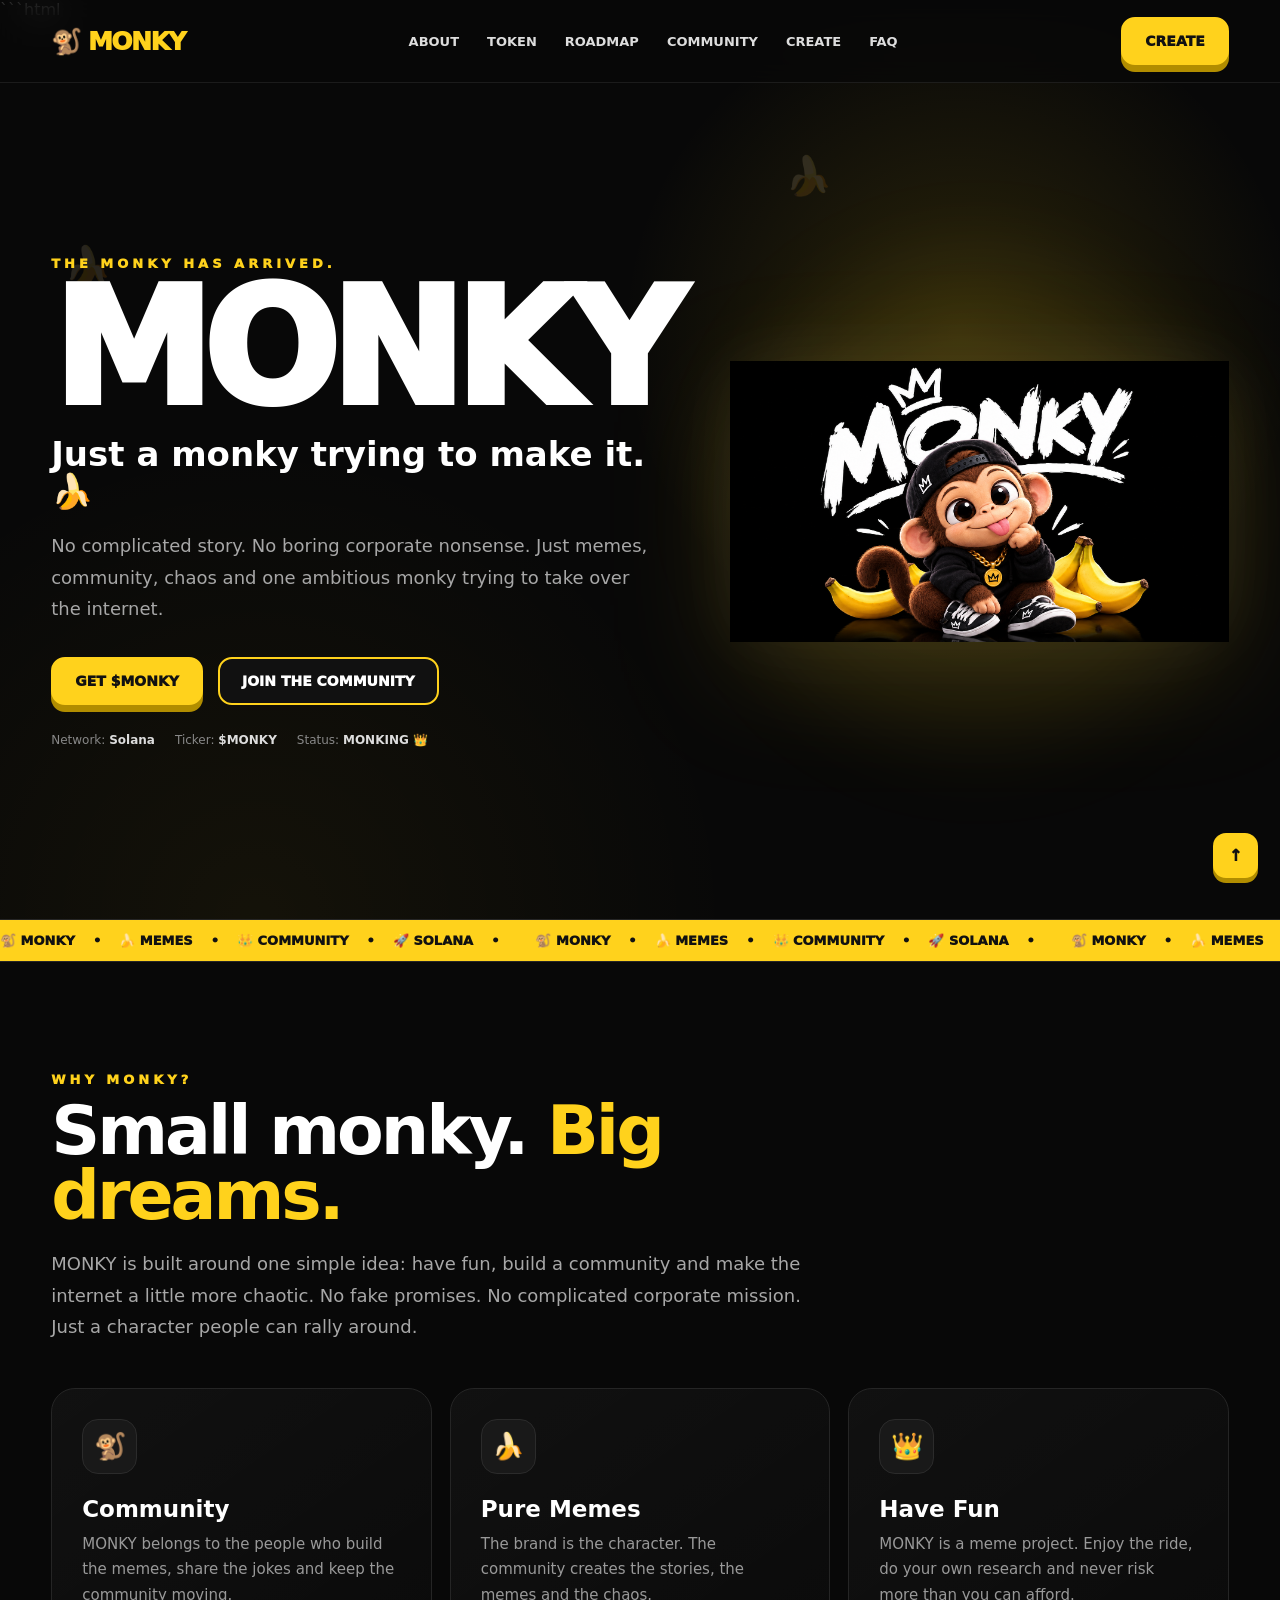
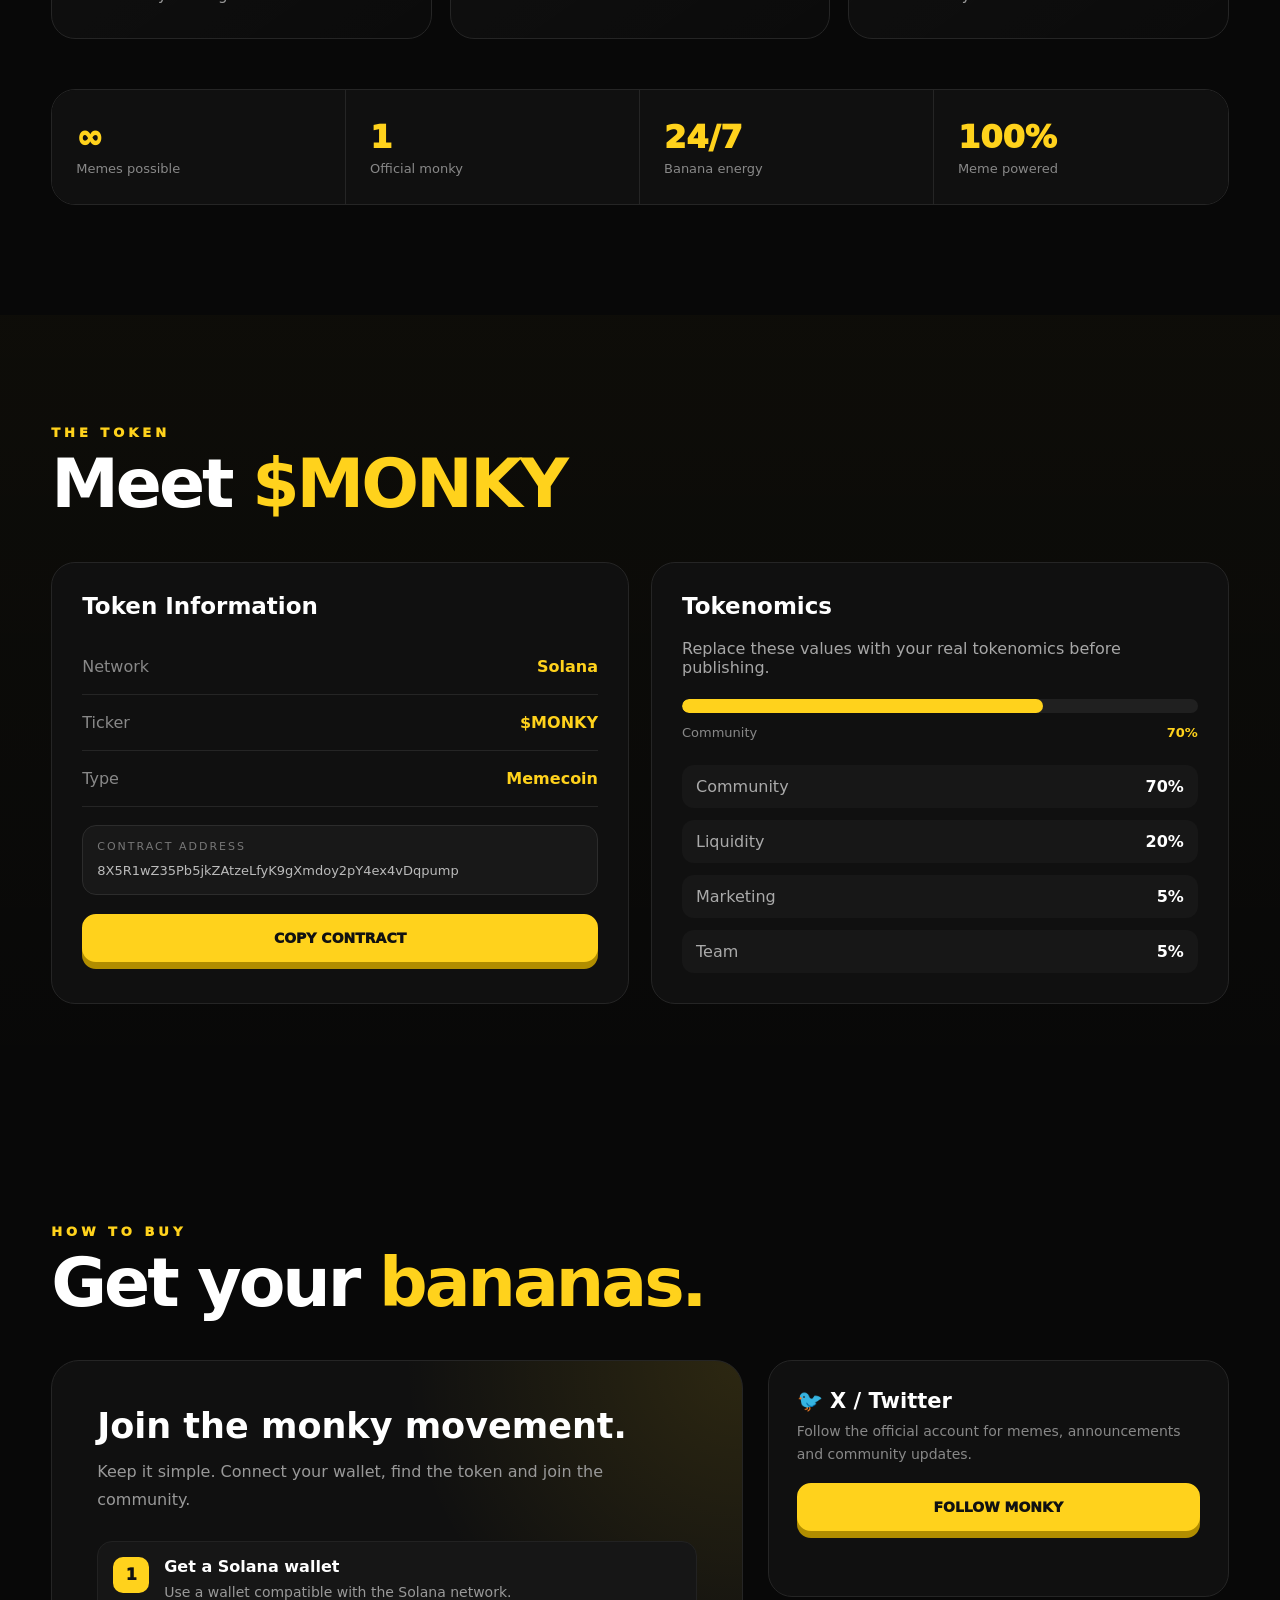
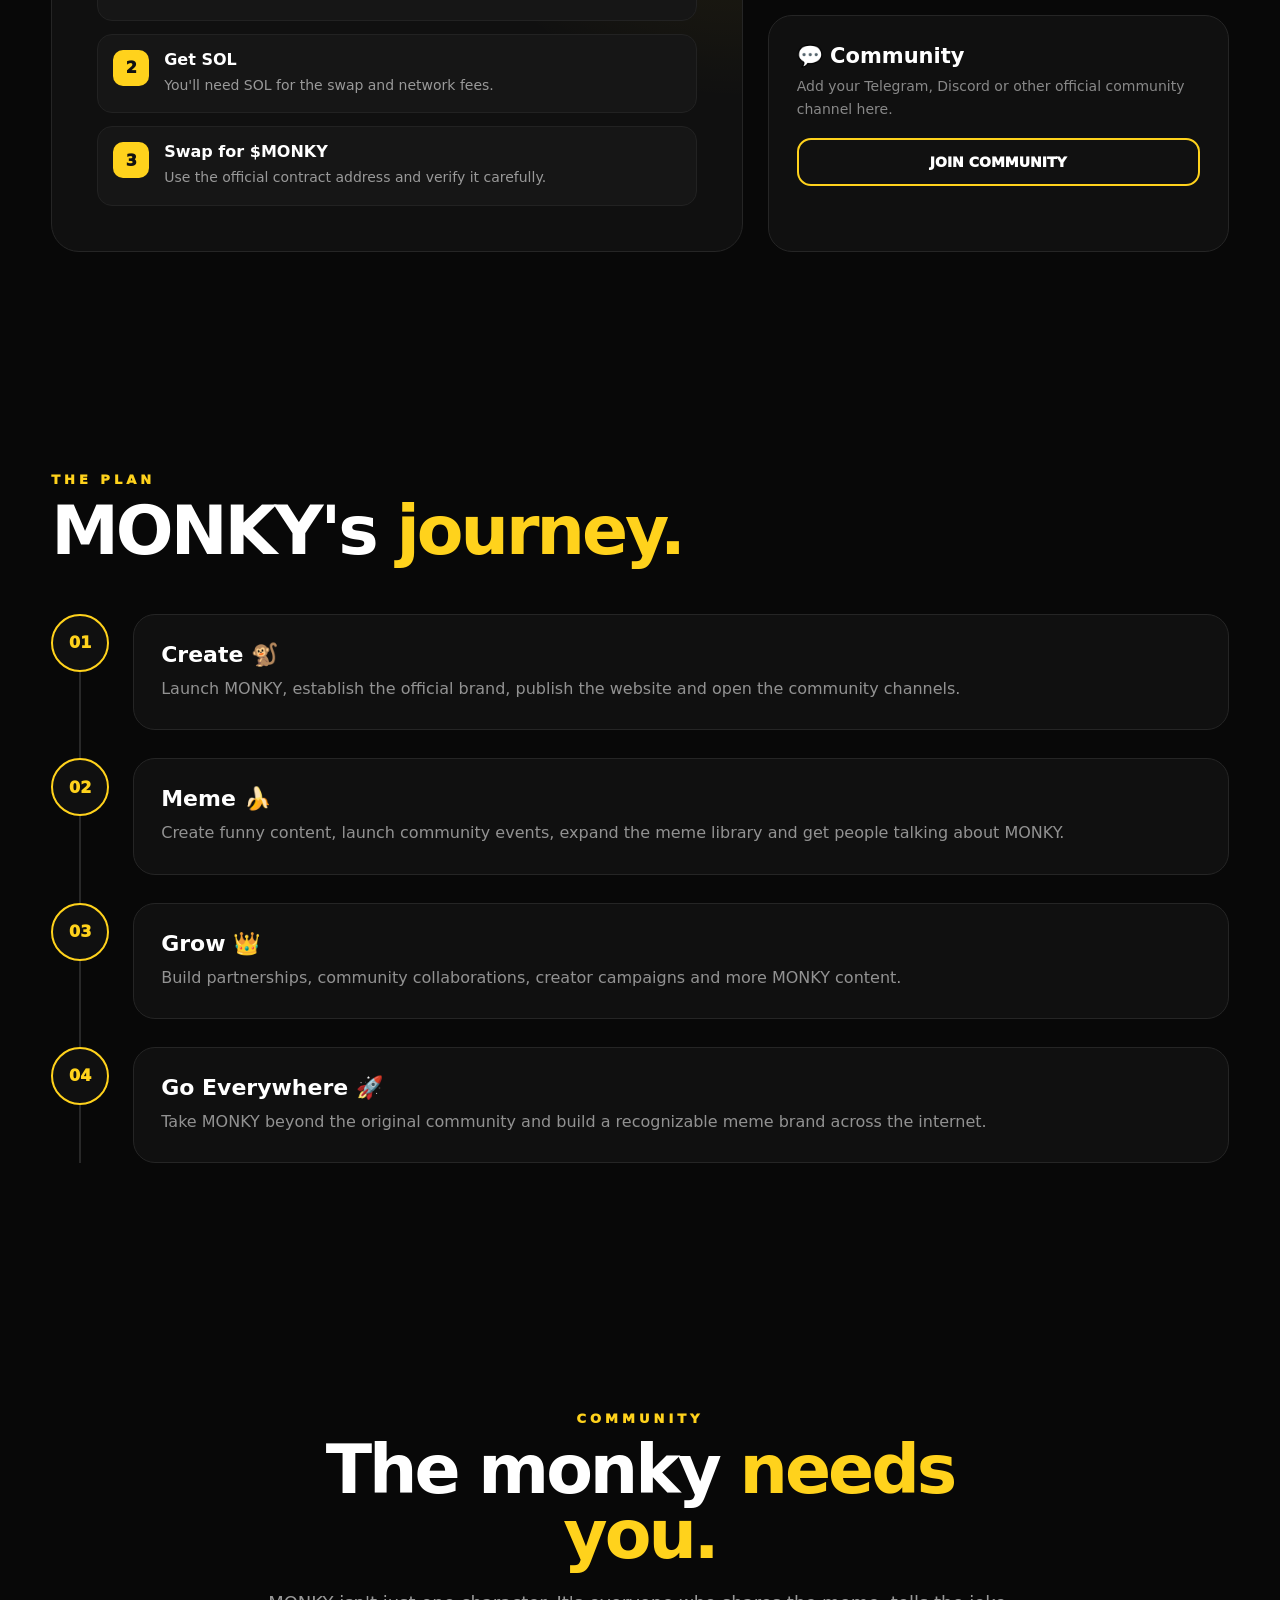
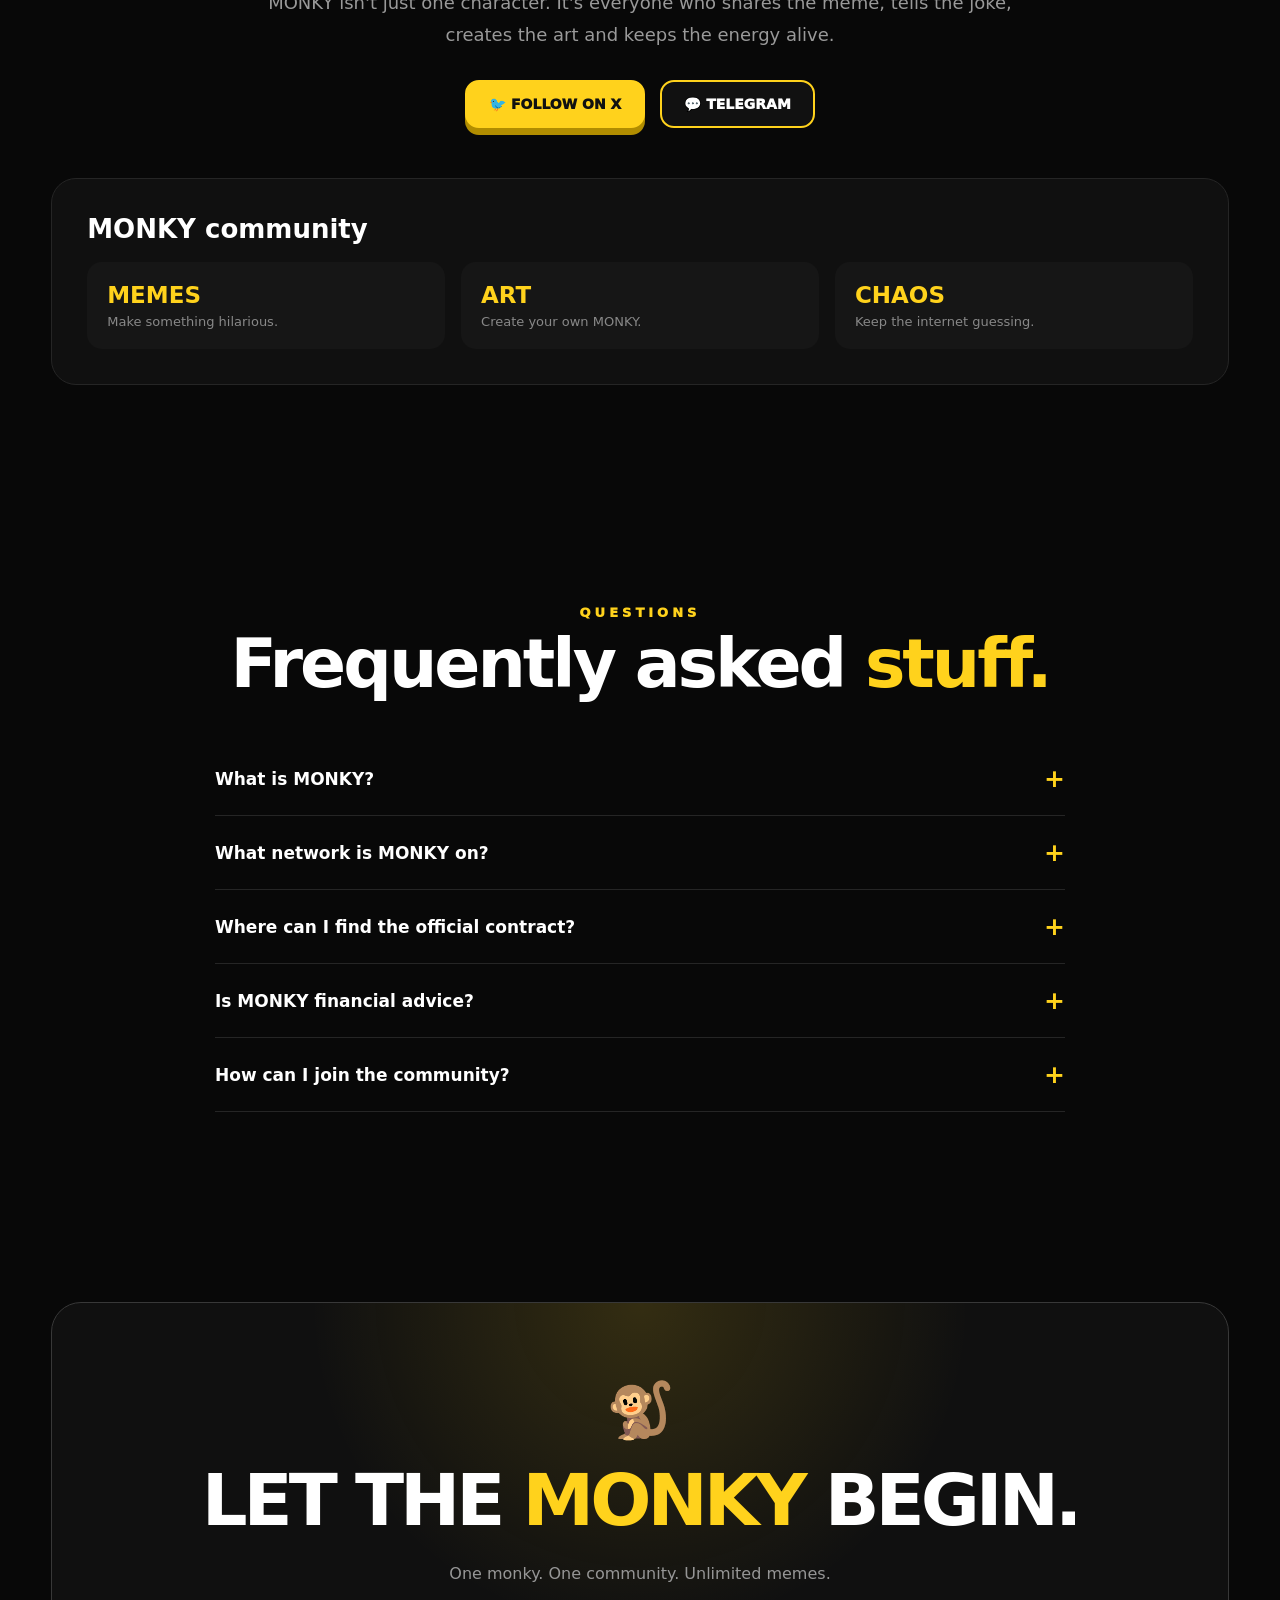
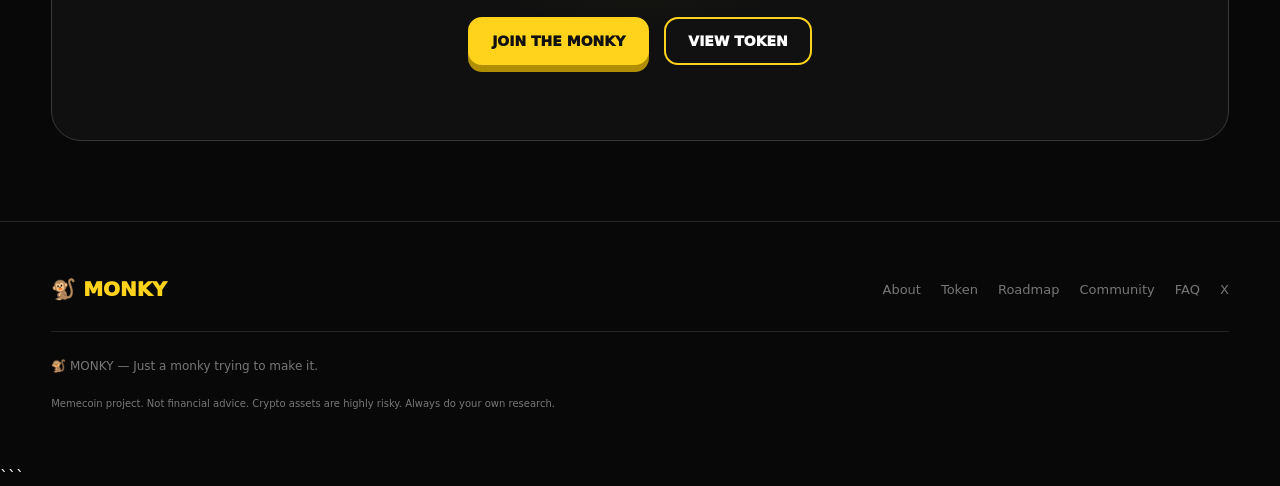
==== index.html @ 4791df42 "index.html" ====
```html
<!doctype html>
<html lang="en">
<head>
<meta charset="utf-8">
<meta name="viewport" content="width=device-width,initial-scale=1">

<title>MONKY — Just a monky trying to make it.</title>

<meta name="description"
      content="MONKY — memes, community and chaos on Solana. Join the monky movement.">

<meta name="theme-color" content="#ffd21c">

<style>

/* =========================================================
   VARIABLES
========================================================= */

:root{
  --yellow:#ffd21c;
  --yellow-dark:#b18d00;
  --black:#080808;
  --black-2:#0d0d0d;
  --black-3:#131313;
  --white:#fff;
  --muted:#a7a7a7;
  --border:#252525;
  --green:#46e38c;
  --red:#ff5757;
}

/* =========================================================
   RESET
========================================================= */

*{
  box-sizing:border-box;
  margin:0;
  padding:0;
}

html{
  scroll-behavior:smooth;
}

body{
  background:var(--black);
  color:var(--white);
  font-family:
    Inter,
    ui-sans-serif,
    system-ui,
    -apple-system,
    BlinkMacSystemFont,
    "Segoe UI",
    sans-serif;
  overflow-x:hidden;
}

body::selection{
  background:var(--yellow);
  color:#111;
}

a{
  text-decoration:none;
  color:inherit;
}

img{
  max-width:100%;
}

button{
  font:inherit;
}

/* =========================================================
   GLOBAL
========================================================= */

.container{
  width:min(1180px,92%);
  margin:auto;
}

section{
  padding:110px 0;
  position:relative;
}

.kicker{
  color:var(--yellow);
  font-size:13px;
  font-weight:1000;
  letter-spacing:4px;
  text-transform:uppercase;
  margin-bottom:12px;
}

.title{
  font-size:clamp(40px,6vw,68px);
  line-height:.95;
  letter-spacing:-3px;
  margin-bottom:20px;
}

.yellow{
  color:var(--yellow);
}

.muted{
  color:var(--muted);
}

/* =========================================================
   BUTTONS
========================================================= */

.btn{
  display:inline-flex;
  align-items:center;
  justify-content:center;
  gap:9px;
  border-radius:14px;
  padding:14px 22px;
  font-size:14px;
  font-weight:1000;
  border:2px solid var(--yellow);
  background:var(--yellow);
  color:#111;
  box-shadow:0 7px 0 var(--yellow-dark);
  transition:.18s ease;
  cursor:pointer;
}

.btn:hover{
  transform:translateY(3px);
  box-shadow:0 4px 0 var(--yellow-dark);
}

.btn.dark{
  background:#111;
  color:#fff;
  box-shadow:none;
}

.btn.dark:hover{
  background:#1a1a1a;
  transform:translateY(-2px);
}

.btn.full{
  width:100%;
}

/* =========================================================
   NAVBAR
========================================================= */

.nav{
  position:fixed;
  top:0;
  left:0;
  right:0;
  z-index:100;
  display:flex;
  justify-content:space-between;
  align-items:center;
  padding:17px 4%;
  background:rgba(8,8,8,.76);
  backdrop-filter:blur(15px);
  border-bottom:1px solid rgba(255,255,255,.08);
}

.logo{
  font-size:25px;
  font-weight:1000;
  letter-spacing:-1.5px;
}

.logo span{
  color:var(--yellow);
}

.navlinks{
  display:flex;
  gap:28px;
  align-items:center;
  color:#ddd;
  font-size:13px;
  font-weight:900;
}

.navlinks a{
  transition:.2s ease;
}

.navlinks a:hover{
  color:var(--yellow);
}

.nav-actions{
  display:flex;
  gap:10px;
  align-items:center;
}

/* =========================================================
   HERO
========================================================= */

.hero{
  min-height:100vh;
  padding:145px 0 80px;
  display:flex;
  align-items:center;
  position:relative;
  overflow:hidden;
  background:
    radial-gradient(
      circle at 75% 35%,
      rgba(255,210,28,.14),
      transparent 30%
    ),
    radial-gradient(
      circle at 20% 100%,
      rgba(255,210,28,.05),
      transparent 35%
    ),
    var(--black);
}

.hero-grid{
  display:grid;
  grid-template-columns:1fr 1fr;
  gap:55px;
  align-items:center;
}

.hero-copy{
  position:relative;
  z-index:2;
}

.hero h1{
  font-size:clamp(80px,13vw,160px);
  line-height:.76;
  letter-spacing:-9px;
  margin:18px 0 25px;
  font-weight:1000;
}

.hero-tag{
  font-size:clamp(22px,3vw,34px);
  line-height:1.1;
  font-weight:900;
  margin-bottom:20px;
}

.hero-description{
  max-width:610px;
  color:var(--muted);
  font-size:18px;
  line-height:1.75;
}

.actions{
  display:flex;
  gap:15px;
  flex-wrap:wrap;
  margin-top:32px;
}

.hero-meta{
  display:flex;
  gap:20px;
  flex-wrap:wrap;
  margin-top:28px;
  color:#888;
  font-size:12px;
}

.hero-meta strong{
  color:#ddd;
}

.hero-art{
  position:relative;
  display:flex;
  justify-content:center;
  align-items:center;
}

.hero-glow{
  position:absolute;
  width:470px;
  height:470px;
  border-radius:50%;
  background:rgba(255,210,28,.08);
  filter:blur(50px);
}

.heroimg{
  width:min(600px,100%);
  position:relative;
  z-index:2;
  filter:
    drop-shadow(0 30px 60px rgba(255,210,28,.13))
    drop-shadow(0 0 35px rgba(255,255,255,.04));
  animation:float 5s ease-in-out infinite;
}

@keyframes float{
  0%,100%{
    transform:translateY(0) rotate(-1deg);
  }
  50%{
    transform:translateY(-16px) rotate(1deg);
  }
}

/* =========================================================
   FLOATING BANANAS
========================================================= */

.floating{
  position:absolute;
  font-size:38px;
  opacity:.13;
  pointer-events:none;
  animation:bananaFloat linear infinite;
}

.floating.one{
  top:25%;
  left:5%;
  animation-duration:9s;
}

.floating.two{
  top:60%;
  right:7%;
  animation-duration:12s;
}

.floating.three{
  top:15%;
  right:35%;
  animation-duration:11s;
}

@keyframes bananaFloat{
  0%{
    transform:translateY(0) rotate(0);
  }
  50%{
    transform:translateY(-25px) rotate(15deg);
  }
  100%{
    transform:translateY(0) rotate(0);
  }
}

/* =========================================================
   TICKER
========================================================= */

.ticker{
  overflow:hidden;
  border-top:1px solid var(--border);
  border-bottom:1px solid var(--border);
  background:var(--yellow);
  color:#111;
}

.ticker-track{
  display:flex;
  width:max-content;
  animation:ticker 22s linear infinite;
  padding:13px 0;
}

.ticker-item{
  display:flex;
  align-items:center;
  gap:18px;
  padding-right:36px;
  font-size:13px;
  font-weight:1000;
  text-transform:uppercase;
}

@keyframes ticker{
  from{
    transform:translateX(0);
  }
  to{
    transform:translateX(-50%);
  }
}

/* =========================================================
   ABOUT
========================================================= */

.about-intro{
  max-width:760px;
}

.about-intro p{
  color:var(--muted);
  font-size:18px;
  line-height:1.75;
}

.cards{
  display:grid;
  grid-template-columns:repeat(3,1fr);
  gap:18px;
  margin-top:45px;
}

.card{
  background:
    linear-gradient(
      145deg,
      rgba(255,255,255,.035),
      rgba(255,255,255,.01)
    );
  border:1px solid var(--border);
  border-radius:24px;
  padding:30px;
  transition:.25s ease;
}

.card:hover{
  transform:translateY(-7px);
  border-color:#3c3c3c;
}

.card-icon{
  width:55px;
  height:55px;
  display:grid;
  place-items:center;
  background:#191919;
  border:1px solid #2b2b2b;
  border-radius:16px;
  font-size:26px;
  margin-bottom:22px;
}

.card h3{
  font-size:23px;
  margin-bottom:10px;
}

.card p{
  color:#999;
  line-height:1.7;
  font-size:15px;
}

/* =========================================================
   STATS
========================================================= */

.stats{
  display:grid;
  grid-template-columns:repeat(4,1fr);
  border:1px solid var(--border);
  border-radius:24px;
  overflow:hidden;
  margin-top:50px;
}

.stat{
  padding:28px 24px;
  background:#101010;
  border-right:1px solid var(--border);
}

.stat:last-child{
  border-right:none;
}

.stat-number{
  font-size:32px;
  font-weight:1000;
  color:var(--yellow);
}

.stat-label{
  color:#888;
  font-size:13px;
  margin-top:5px;
}

/* =========================================================
   TOKEN SECTION
========================================================= */

.token-section{
  background:
    linear-gradient(
      rgba(255,210,28,.025),
      rgba(255,210,28,0)
    );
}

.token-grid{
  display:grid;
  grid-template-columns:1fr 1fr;
  gap:22px;
  margin-top:45px;
}

.token-card{
  background:#101010;
  border:1px solid var(--border);
  border-radius:24px;
  padding:30px;
}

.token-card h3{
  font-size:23px;
  margin-bottom:20px;
}

.token-row{
  display:flex;
  justify-content:space-between;
  gap:20px;
  padding:18px 0;
  border-bottom:1px solid var(--border);
}

.token-row:last-child{
  border-bottom:none;
}

.token-row span:first-child{
  color:#888;
}

.token-row strong{
  color:var(--yellow);
  text-align:right;
}

.contract-box{
  background:#181818;
  border:1px solid #2c2c2c;
  border-radius:14px;
  padding:14px;
  margin-top:18px;
}

.contract-label{
  font-size:11px;
  color:#777;
  text-transform:uppercase;
  letter-spacing:2px;
  margin-bottom:8px;
}

.contract-address{
  font-size:13px;
  color:#bbb;
  word-break:break-all;
  line-height:1.5;
}

/* =========================================================
   TOKENOMICS
========================================================= */

.tokenomics{
  margin-top:22px;
}

.progress{
  height:14px;
  background:#202020;
  border-radius:50px;
  overflow:hidden;
  margin:20px 0 12px;
}

.progress-fill{
  height:100%;
  width:70%;
  background:var(--yellow);
  border-radius:50px;
}

.tokenomics-list{
  display:grid;
  gap:12px;
  margin-top:25px;
}

.tokenomics-item{
  display:flex;
  justify-content:space-between;
  padding:12px 14px;
  background:#171717;
  border-radius:12px;
}

.tokenomics-item span:first-child{
  color:#aaa;
}

/* =========================================================
   BUY SECTION
========================================================= */

.buy-box{
  display:grid;
  grid-template-columns:1.2fr .8fr;
  gap:25px;
  margin-top:45px;
}

.buy-main{
  padding:45px;
  border-radius:28px;
  border:1px solid var(--border);
  background:
    radial-gradient(
      circle at 100% 0,
      rgba(255,210,28,.12),
      transparent 40%
    ),
    #101010;
}

.buy-main h3{
  font-size:35px;
  margin-bottom:12px;
}

.buy-main p{
  color:#999;
  line-height:1.7;
}

.buy-steps{
  display:grid;
  gap:13px;
  margin-top:28px;
}

.buy-step{
  display:flex;
  gap:15px;
  align-items:flex-start;
  padding:15px;
  background:#161616;
  border:1px solid #222;
  border-radius:15px;
}

.step-number{
  min-width:36px;
  height:36px;
  display:grid;
  place-items:center;
  border-radius:10px;
  background:var(--yellow);
  color:#111;
  font-weight:1000;
}

.buy-side{
  display:flex;
  flex-direction:column;
  gap:18px;
}

.social-card{
  flex:1;
  padding:28px;
  border:1px solid var(--border);
  border-radius:24px;
  background:#101010;
}

.social-card h4{
  font-size:21px;
  margin-bottom:7px;
}

.social-card p{
  color:#888;
  line-height:1.6;
  font-size:14px;
  margin-bottom:18px;
}

/* =========================================================
   ROADMAP
========================================================= */

.roadmap{
  margin-top:50px;
  position:relative;
}

.roadmap-line{
  position:absolute;
  left:28px;
  top:0;
  bottom:0;
  width:2px;
  background:#282828;
}

.roadmap-item{
  position:relative;
  display:grid;
  grid-template-columns:58px 1fr;
  gap:24px;
  margin-bottom:28px;
}

.roadmap-dot{
  position:relative;
  z-index:2;
  width:58px;
  height:58px;
  display:grid;
  place-items:center;
  border-radius:50%;
  border:2px solid var(--yellow);
  background:#101010;
  font-weight:1000;
  color:var(--yellow);
}

.roadmap-card{
  background:#101010;
  border:1px solid var(--border);
  border-radius:22px;
  padding:27px;
}

.roadmap-card h3{
  font-size:22px;
  margin-bottom:9px;
}

.roadmap-card p{
  color:#929292;
  line-height:1.65;
}

/* =========================================================
   COMMUNITY
========================================================= */

.community{
  text-align:center;
}

.community-content{
  max-width:760px;
  margin:auto;
}

.community-content p{
  color:#999;
  line-height:1.75;
  font-size:18px;
}

.community-buttons{
  display:flex;
  justify-content:center;
  gap:15px;
  flex-wrap:wrap;
  margin-top:30px;
}

.community-panel{
  margin-top:50px;
  padding:35px;
  border:1px solid var(--border);
  border-radius:25px;
  background:#101010;
  text-align:left;
}

.community-panel h3{
  font-size:26px;
  margin-bottom:18px;
}

.community-panel-grid{
  display:grid;
  grid-template-columns:repeat(3,1fr);
  gap:16px;
}

.community-box{
  padding:20px;
  background:#161616;
  border-radius:15px;
}

.community-box strong{
  color:var(--yellow);
  display:block;
  font-size:23px;
  margin-bottom:6px;
}

.community-box span{
  color:#888;
  font-size:13px;
}

/* =========================================================
   FAQ
========================================================= */

.faq{
  max-width:850px;
  margin:45px auto 0;
}

.faq-item{
  border-bottom:1px solid var(--border);
}

.faq-question{
  width:100%;
  background:none;
  border:0;
  color:#fff;
  display:flex;
  justify-content:space-between;
  align-items:center;
  text-align:left;
  padding:22px 0;
  cursor:pointer;
  font-weight:900;
  font-size:17px;
}

.faq-icon{
  color:var(--yellow);
  font-size:25px;
  transition:.25s;
}

.faq-answer{
  max-height:0;
  overflow:hidden;
  transition:.35s ease;
}

.faq-answer p{
  color:#888;
  line-height:1.7;
  padding:0 0 22px;
}

.faq-item.active .faq-answer{
  max-height:250px;
}

.faq-item.active .faq-icon{
  transform:rotate(45deg);
}

/* =========================================================
   FINAL CTA
========================================================= */

.final-cta{
  padding:80px 0;
}

.cta-box{
  text-align:center;
  padding:75px 30px;
  border-radius:30px;
  border:1px solid #383838;
  background:
    radial-gradient(
      circle at 50% 0,
      rgba(255,210,28,.15),
      transparent 45%
    ),
    #101010;
}

.cta-box h2{
  font-size:clamp(40px,7vw,72px);
  letter-spacing:-4px;
  margin-bottom:18px;
}

.cta-box p{
  color:#969696;
  max-width:600px;
  margin:auto;
  line-height:1.7;
}

/* =========================================================
   FOOTER
========================================================= */

footer{
  border-top:1px solid var(--border);
  padding:55px 0;
  color:#777;
}

.footer-grid{
  display:flex;
  justify-content:space-between;
  gap:25px;
  flex-wrap:wrap;
  align-items:center;
}

.footer-brand{
  color:#fff;
  font-size:20px;
  font-weight:1000;
}

.footer-brand span{
  color:var(--yellow);
}

.footer-links{
  display:flex;
  gap:20px;
  flex-wrap:wrap;
  font-size:13px;
}

.footer-links a:hover{
  color:var(--yellow);
}

.footer-bottom{
  border-top:1px solid var(--border);
  margin-top:30px;
  padding-top:25px;
  font-size:12px;
  line-height:1.6;
}

/* =========================================================
   BACK TO TOP
========================================================= */

.top{
  position:fixed;
  right:22px;
  bottom:22px;
  width:45px;
  height:45px;
  display:grid;
  place-items:center;
  border-radius:13px;
  background:var(--yellow);
  color:#111;
  font-weight:1000;
  z-index:80;
  box-shadow:0 5px 0 var(--yellow-dark);
  transition:.2s;
}

.top:hover{
  transform:translateY(3px);
}

/* =========================================================
   MOBILE
========================================================= */

@media(max-width:900px){

  .navlinks{
    display:none;
  }

  .nav{
    padding:15px 5%;
  }

  .hero{
    padding-top:125px;
  }

  .hero-grid{
    grid-template-columns:1fr;
  }

  .hero-copy{
    text-align:center;
  }

  .hero-description{
    margin:auto;
  }

  .actions{
    justify-content:center;
  }

  .hero-meta{
    justify-content:center;
  }

  .hero-art{
    order:-1;
  }

  .heroimg{
    max-width:420px;
  }

  .cards,
  .token-grid,
  .buy-box{
    grid-template-columns:1fr;
  }

  .stats{
    grid-template-columns:1fr 1fr;
  }

  .stat:nth-child(2){
    border-right:none;
  }

  .stat:nth-child(-n+2){
    border-bottom:1px solid var(--border);
  }

  .community-panel-grid{
    grid-template-columns:1fr;
  }

}

@media(max-width:600px){

  section{
    padding:80px 0;
  }

  .hero h1{
    font-size:78px;
    letter-spacing:-6px;
  }

  .hero-tag{
    font-size:24px;
  }

  .hero-description{
    font-size:16px;
  }

  .title{
    letter-spacing:-2px;
  }

  .stats{
    grid-template-columns:1fr;
  }

  .stat{
    border-right:none;
    border-bottom:1px solid var(--border);
  }

  .stat:last-child{
    border-bottom:none;
  }

  .buy-main{
    padding:28px;
  }

  .community-panel{
    padding:25px;
  }

  .cta-box{
    padding:55px 20px;
  }

  .nav-actions .btn{
    padding:10px 14px;
  }

}

/* =========================================================
   SCROLL ANIMATION
========================================================= */

.reveal{
  opacity:0;
  transform:translateY(25px);
  transition:
    opacity .7s ease,
    transform .7s ease;
}

.reveal.show{
  opacity:1;
  transform:translateY(0);
}

</style>
</head>

<body>

<!-- =======================================================
     NAVBAR
======================================================== -->

<nav class="nav">

  <a class="logo" href="#">
    🐒 <span>MONKY</span>
  </a>

  <div class="navlinks">
    <a href="#about">ABOUT</a>
    <a href="#token">TOKEN</a>
    <a href="#roadmap">ROADMAP</a>
    <a href="#community">COMMUNITY</a>
<a href="monky_lab">CREATE</a>
    <a href="#faq">FAQ</a>
  </div>

  <div class="nav-actions">
    <a
      class="btn"
      href="monky_lab"
    
      rel="noopener">
      CREATE
    </a>
  </div>

</nav>

<!-- =======================================================
     HERO
======================================================== -->

<header class="hero">

  <div class="floating one">🍌</div>
  <div class="floating two">🍌</div>
  <div class="floating three">🍌</div>

  <div class="container hero-grid">

    <div class="hero-copy reveal">

      <div class="kicker">
        The monky has arrived.
      </div>

      <h1>
        MONKY
      </h1>

      <div class="hero-tag">
        Just a monky trying to make it. 🍌
      </div>

      <p class="hero-description">
        No complicated story.
        No boring corporate nonsense.
        Just memes, community, chaos and one ambitious monky
        trying to take over the internet.
      </p>

      <div class="actions">

        <a
          class="btn"
          href="#token">
          GET $MONKY
        </a>

        <a
          class="btn dark"
          href="https://x.com/monkycoinof"
          target="_blank"
          rel="noopener">
          JOIN THE COMMUNITY
        </a>

      </div>

      <div class="hero-meta">

        <span>
          Network:
          <strong>Solana</strong>
        </span>

        <span>
          Ticker:
          <strong>$MONKY</strong>
        </span>

        <span>
          Status:
          <strong>MONKING 👑</strong>
        </span>

      </div>

    </div>

    <div class="hero-art reveal">

      <div class="hero-glow"></div>

      <img
        class="heroimg"
        src="monkycoin.png"
        alt="MONKY mascot">

    </div>

  </div>

</header>

<!-- =======================================================
     TICKER
======================================================== -->

<div class="ticker">

  <div class="ticker-track">

    <div class="ticker-item">
      🐒 MONKY
      <span>•</span>
      🍌 MEMES
      <span>•</span>
      👑 COMMUNITY
      <span>•</span>
      🚀 SOLANA
      <span>•</span>
    </div>

    <div class="ticker-item">
      🐒 MONKY
      <span>•</span>
      🍌 MEMES
      <span>•</span>
      👑 COMMUNITY
      <span>•</span>
      🚀 SOLANA
      <span>•</span>
    </div>

    <div class="ticker-item">
      🐒 MONKY
      <span>•</span>
      🍌 MEMES
      <span>•</span>
      👑 COMMUNITY
      <span>•</span>
      🚀 SOLANA
      <span>•</span>
    </div>

  </div>

</div>

<!-- =======================================================
     ABOUT
======================================================== -->

<section id="about">

  <div class="container">

    <div class="about-intro reveal">

      <div class="kicker">
        Why MONKY?
      </div>

      <h2 class="title">
        Small monky.
        <span class="yellow">
          Big dreams.
        </span>
      </h2>

      <p>
        MONKY is built around one simple idea:
        have fun, build a community and make the internet a little
        more chaotic.
        No fake promises. No complicated corporate mission.
        Just a character people can rally around.
      </p>

    </div>

    <div class="cards">

      <div class="card reveal">

        <div class="card-icon">
          🐒
        </div>

        <h3>
          Community
        </h3>

        <p>
          MONKY belongs to the people who build the memes,
          share the jokes and keep the community moving.
        </p>

      </div>

      <div class="card reveal">

        <div class="card-icon">
          🍌
        </div>

        <h3>
          Pure Memes
        </h3>

        <p>
          The brand is the character.
          The community creates the stories,
          the memes and the chaos.
        </p>

      </div>

      <div class="card reveal">

        <div class="card-icon">
          👑
        </div>

        <h3>
          Have Fun
        </h3>

        <p>
          MONKY is a meme project.
          Enjoy the ride, do your own research
          and never risk more than you can afford.
        </p>

      </div>

    </div>

    <div class="stats reveal">

      <div class="stat">
        <div class="stat-number">
          ∞
        </div>
        <div class="stat-label">
          Memes possible
        </div>
      </div>

      <div class="stat">
        <div class="stat-number">
          1
        </div>
        <div class="stat-label">
          Official monky
        </div>
      </div>

      <div class="stat">
        <div class="stat-number">
          24/7
        </div>
        <div class="stat-label">
          Banana energy
        </div>
      </div>

      <div class="stat">
        <div class="stat-number">
          100%
        </div>
        <div class="stat-label">
          Meme powered
        </div>
      </div>

    </div>

  </div>

</section>

<!-- =======================================================
     TOKEN
======================================================== -->

<section id="token" class="token-section">

  <div class="container">

    <div class="kicker reveal">
      The token
    </div>

    <h2 class="title reveal">
      Meet
      <span class="yellow">
        $MONKY
      </span>
    </h2>

    <div class="token-grid">

      <div class="token-card reveal">

        <h3>
          Token Information
        </h3>

        <div class="token-row">
          <span>Network</span>
          <strong>Solana</strong>
        </div>

        <div class="token-row">
          <span>Ticker</span>
          <strong>$MONKY</strong>
        </div>

        <div class="token-row">
          <span>Type</span>
          <strong>Memecoin</strong>
        </div>

        <div class="contract-box">

          <div class="contract-label">
            Contract Address
          </div>

          <div class="contract-address">
           8X5R1wZ35Pb5jkZAtzeLfyK9gXmdoy2pY4ex4vDqpump
          </div>

        </div>

        <br>

        <a
          class="btn full"
          href="#"
          onclick="copyContract(event)">
          COPY CONTRACT
        </a>

      </div>

      <div class="token-card reveal">

        <h3>
          Tokenomics
        </h3>

        <p class="muted">
          Replace these values with your real tokenomics
          before publishing.
        </p>

        <div class="tokenomics">

          <div class="progress">
            <div class="progress-fill"></div>
          </div>

          <div
            style="
              display:flex;
              justify-content:space-between;
              font-size:13px;
              color:#888;
            ">
            <span>
              Community
            </span>
            <strong
              style="color:var(--yellow)">
              70%
            </strong>
          </div>

        </div>

        <div class="tokenomics-list">

          <div class="tokenomics-item">
            <span>Community</span>
            <strong>70%</strong>
          </div>

          <div class="tokenomics-item">
            <span>Liquidity</span>
            <strong>20%</strong>
          </div>

          <div class="tokenomics-item">
            <span>Marketing</span>
            <strong>5%</strong>
          </div>

          <div class="tokenomics-item">
            <span>Team</span>
            <strong>5%</strong>
          </div>

        </div>

      </div>

    </div>

  </div>

</section>

<!-- =======================================================
     HOW TO BUY
======================================================== -->

<section>

  <div class="container">

    <div class="kicker reveal">
      How to buy
    </div>

    <h2 class="title reveal">
      Get your
      <span class="yellow">
        bananas.
      </span>
    </h2>

    <div class="buy-box">

      <div class="buy-main reveal">

        <h3>
          Join the monky movement.
        </h3>

        <p>
          Keep it simple.
          Connect your wallet, find the token and join
          the community.
        </p>

        <div class="buy-steps">

          <div class="buy-step">

            <div class="step-number">
              1
            </div>

            <div>
              <strong>
                Get a Solana wallet
              </strong>

              <p style="margin-top:5px;font-size:14px;">
                Use a wallet compatible with the Solana network.
              </p>
            </div>

          </div>

          <div class="buy-step">

            <div class="step-number">
              2
            </div>

            <div>
              <strong>
                Get SOL
              </strong>

              <p style="margin-top:5px;font-size:14px;">
                You'll need SOL for the swap and network fees.
              </p>
            </div>

          </div>

          <div class="buy-step">

            <div class="step-number">
              3
            </div>

            <div>
              <strong>
                Swap for $MONKY
              </strong>

              <p style="margin-top:5px;font-size:14px;">
                Use the official contract address and verify it carefully.
              </p>
            </div>

          </div>

        </div>

      </div>

      <div class="buy-side">

        <div class="social-card reveal">

          <h4>
            🐦 X / Twitter
          </h4>

          <p>
            Follow the official account for memes,
            announcements and community updates.
          </p>

          <a
            class="btn full"
            href="https://x.com/monkycoinof"
            target="_blank"
            rel="noopener">
            FOLLOW MONKY
          </a>

        </div>

        <div class="social-card reveal">

          <h4>
            💬 Community
          </h4>

          <p>
            Add your Telegram, Discord or other official
            community channel here.
          </p>

          <a
            class="btn dark full"
            href="https://t.me/MonkyCoinOf">
            JOIN COMMUNITY
          </a>

        </div>

      </div>

    </div>

  </div>

</section>

<!-- =======================================================
     ROADMAP
======================================================== -->

<section id="roadmap">

  <div class="container">

    <div class="kicker reveal">
      The plan
    </div>

    <h2 class="title reveal">
      MONKY's
      <span class="yellow">
        journey.
      </span>
    </h2>

    <div class="roadmap">

      <div class="roadmap-line"></div>

      <div class="roadmap-item reveal">

        <div class="roadmap-dot">
          01
        </div>

        <div class="roadmap-card">

          <h3>
            Create 🐒
          </h3>

          <p>
            Launch MONKY, establish the official brand,
            publish the website and open the community channels.
          </p>

        </div>

      </div>

      <div class="roadmap-item reveal">

        <div class="roadmap-dot">
          02
        </div>

        <div class="roadmap-card">

          <h3>
            Meme 🍌
          </h3>

          <p>
            Create funny content, launch community events,
            expand the meme library and get people talking
            about MONKY.
          </p>

        </div>

      </div>

      <div class="roadmap-item reveal">

        <div class="roadmap-dot">
          03
        </div>

        <div class="roadmap-card">

          <h3>
            Grow 👑
          </h3>

          <p>
            Build partnerships, community collaborations,
            creator campaigns and more MONKY content.
          </p>

        </div>

      </div>

      <div class="roadmap-item reveal">

        <div class="roadmap-dot">
          04
        </div>

        <div class="roadmap-card">

          <h3>
            Go Everywhere 🚀
          </h3>

          <p>
            Take MONKY beyond the original community and
            build a recognizable meme brand across the internet.
          </p>

        </div>

      </div>

    </div>

  </div>

</section>

<!-- =======================================================
     COMMUNITY
======================================================== -->

<section id="community" class="community">

  <div class="container">

    <div class="community-content reveal">

      <div class="kicker">
        Community
      </div>

      <h2 class="title">
        The monky
        <span class="yellow">
          needs you.
        </span>
      </h2>

      <p>
        MONKY isn't just one character.
        It's everyone who shares the meme,
        tells the joke, creates the art and keeps the energy alive.
      </p>

      <div class="community-buttons">

        <a
          class="btn"
          href="https://x.com/monkycoinof"
          target="_blank"
          rel="noopener">
          🐦 FOLLOW ON X
        </a>

        <a
          class="btn dark"
          href="https://t.me/MonkyCoinOf">
          💬 TELEGRAM
        </a>

      </div>

    </div>

    <div class="community-panel reveal">

      <h3>
        MONKY community
      </h3>

      <div class="community-panel-grid">

        <div class="community-box">

          <strong>
            MEMES
          </strong>

          <span>
            Make something hilarious.
          </span>

        </div>

        <div class="community-box">

          <strong>
            ART
          </strong>

          <span>
            Create your own MONKY.
          </span>

        </div>

        <div class="community-box">

          <strong>
            CHAOS
          </strong>

          <span>
            Keep the internet guessing.
          </span>

        </div>

      </div>

    </div>

  </div>

</section>

<!-- =======================================================
     FAQ
======================================================== -->

<section id="faq">

  <div class="container">

    <div style="text-align:center;" class="reveal">

      <div class="kicker">
        Questions
      </div>

      <h2 class="title">
        Frequently asked
        <span class="yellow">
          stuff.
        </span>
      </h2>

    </div>

    <div class="faq">

      <div class="faq-item reveal">

        <button class="faq-question">

          <span>
            What is MONKY?
          </span>

          <span class="faq-icon">
            +
          </span>

        </button>

        <div class="faq-answer">

          <p>
            MONKY is a community-driven memecoin project
            built around memes, entertainment and internet culture.
          </p>

        </div>

      </div>

      <div class="faq-item reveal">

        <button class="faq-question">

          <span>
            What network is MONKY on?
          </span>

          <span class="faq-icon">
            +
          </span>

        </button>

        <div class="faq-answer">

          <p>
            MONKY is designed for the Solana ecosystem.
          </p>

        </div>

      </div>

      <div class="faq-item reveal">

        <button class="faq-question">

          <span>
            Where can I find the official contract?
          </span>

          <span class="faq-icon">
            +
          </span>

        </button>

        <div class="faq-answer">

          <p>
            Always use the contract address published
            on the official MONKY channels and verify it
            before interacting with any token.
          </p>

        </div>

      </div>

      <div class="faq-item reveal">

        <button class="faq-question">

          <span>
            Is MONKY financial advice?
          </span>

          <span class="faq-icon">
            +
          </span>

        </button>

        <div class="faq-answer">

          <p>
            No. MONKY is a meme project.
            Crypto assets are highly volatile and risky.
            Always do your own research.
          </p>

        </div>

      </div>

      <div class="faq-item reveal">

        <button class="faq-question">

          <span>
            How can I join the community?
          </span>

          <span class="faq-icon">
            +
          </span>

        </button>

        <div class="faq-answer">

          <p>
            Follow the official X account and use the
            community links published on this website.
          </p>

        </div>

      </div>

    </div>

  </div>

</section>

<!-- =======================================================
     FINAL CTA
======================================================== -->

<section class="final-cta">

  <div class="container">

    <div class="cta-box reveal">

      <div style="font-size:55px;margin-bottom:15px;">
        🐒
      </div>

      <h2>
        LET THE
        <span class="yellow">
          MONKY
        </span>
        BEGIN.
      </h2>

      <p>
        One monky.
        One community.
        Unlimited memes.
      </p>

      <div class="community-buttons">

        <a
          class="btn"
          href="https://x.com/monkycoinof"
          target="_blank"
          rel="noopener">
          JOIN THE MONKY
        </a>

        <a
          class="btn dark"
          href="#token">
          VIEW TOKEN
        </a>

      </div>

    </div>

  </div>

</section>

<!-- =======================================================
     FOOTER
======================================================== -->

<footer>

  <div class="container">

    <div class="footer-grid">

      <div class="footer-brand">
        🐒 <span>MONKY</span>
      </div>

      <div class="footer-links">

        <a href="#about">
          About
        </a>

        <a href="#token">
          Token
        </a>

        <a href="#roadmap">
          Roadmap
        </a>

        <a href="#community">
          Community
        </a>

        <a href="#faq">
          FAQ
        </a>

        <a
          href="https://x.com/monkycoinof"
          target="_blank"
          rel="noopener">
          X
        </a>

      </div>

    </div>

    <div class="footer-bottom">

      🐒 MONKY — Just a monky trying to make it.

      <br><br>

      <small>
        Memecoin project. Not financial advice.
        Crypto assets are highly risky.
        Always do your own research.
      </small>

    </div>

  </div>

</footer>

<a
  href="#"
  class="top"
  aria-label="Back to top">
  ↑
</a>

<!-- =======================================================
     JAVASCRIPT
======================================================== -->

<script>

/* =========================================================
   FAQ
========================================================= */

document.querySelectorAll(".faq-question").forEach(button => {

  button.addEventListener("click", () => {

    const item = button.parentElement;

    document
      .querySelectorAll(".faq-item")
      .forEach(other => {

        if(other !== item){
          other.classList.remove("active");
        }

      });

    item.classList.toggle("active");

  });

});

/* =========================================================
   COPY CONTRACT
========================================================= */

function copyContract(event){

  event.preventDefault();

  const address =
    document.querySelector(".contract-address").textContent.trim();

  if(
    !address ||
    address === "ADD CONTRACT ADDRESS HERE"
  ){
    alert("Add your real contract address first.");
    return;
  }

  navigator.clipboard.writeText(address)
    .then(() => {

      alert("Contract address copied!");

    })
    .catch(() => {

      alert("Could not copy the contract address.");

    });

}

/* =========================================================
   SCROLL REVEAL
========================================================= */

const observer =
  new IntersectionObserver(
    entries => {

      entries.forEach(entry => {

        if(entry.isIntersecting){

          entry.target.classList.add("show");

          observer.unobserve(entry.target);

        }

      });

    },
    {
      threshold:.12
    }
  );

document
  .querySelectorAll(".reveal")
  .forEach(el => observer.observe(el));

/* =========================================================
   NAVBAR SCROLL
========================================================= */

window.addEventListener("scroll", () => {

  const nav =
    document.querySelector(".nav");

  if(window.scrollY > 30){

    nav.style.background =
      "rgba(8,8,8,.94)";

  }else{

    nav.style.background =
      "rgba(8,8,8,.76)";

  }

});

</script>

</body>
</html>
```
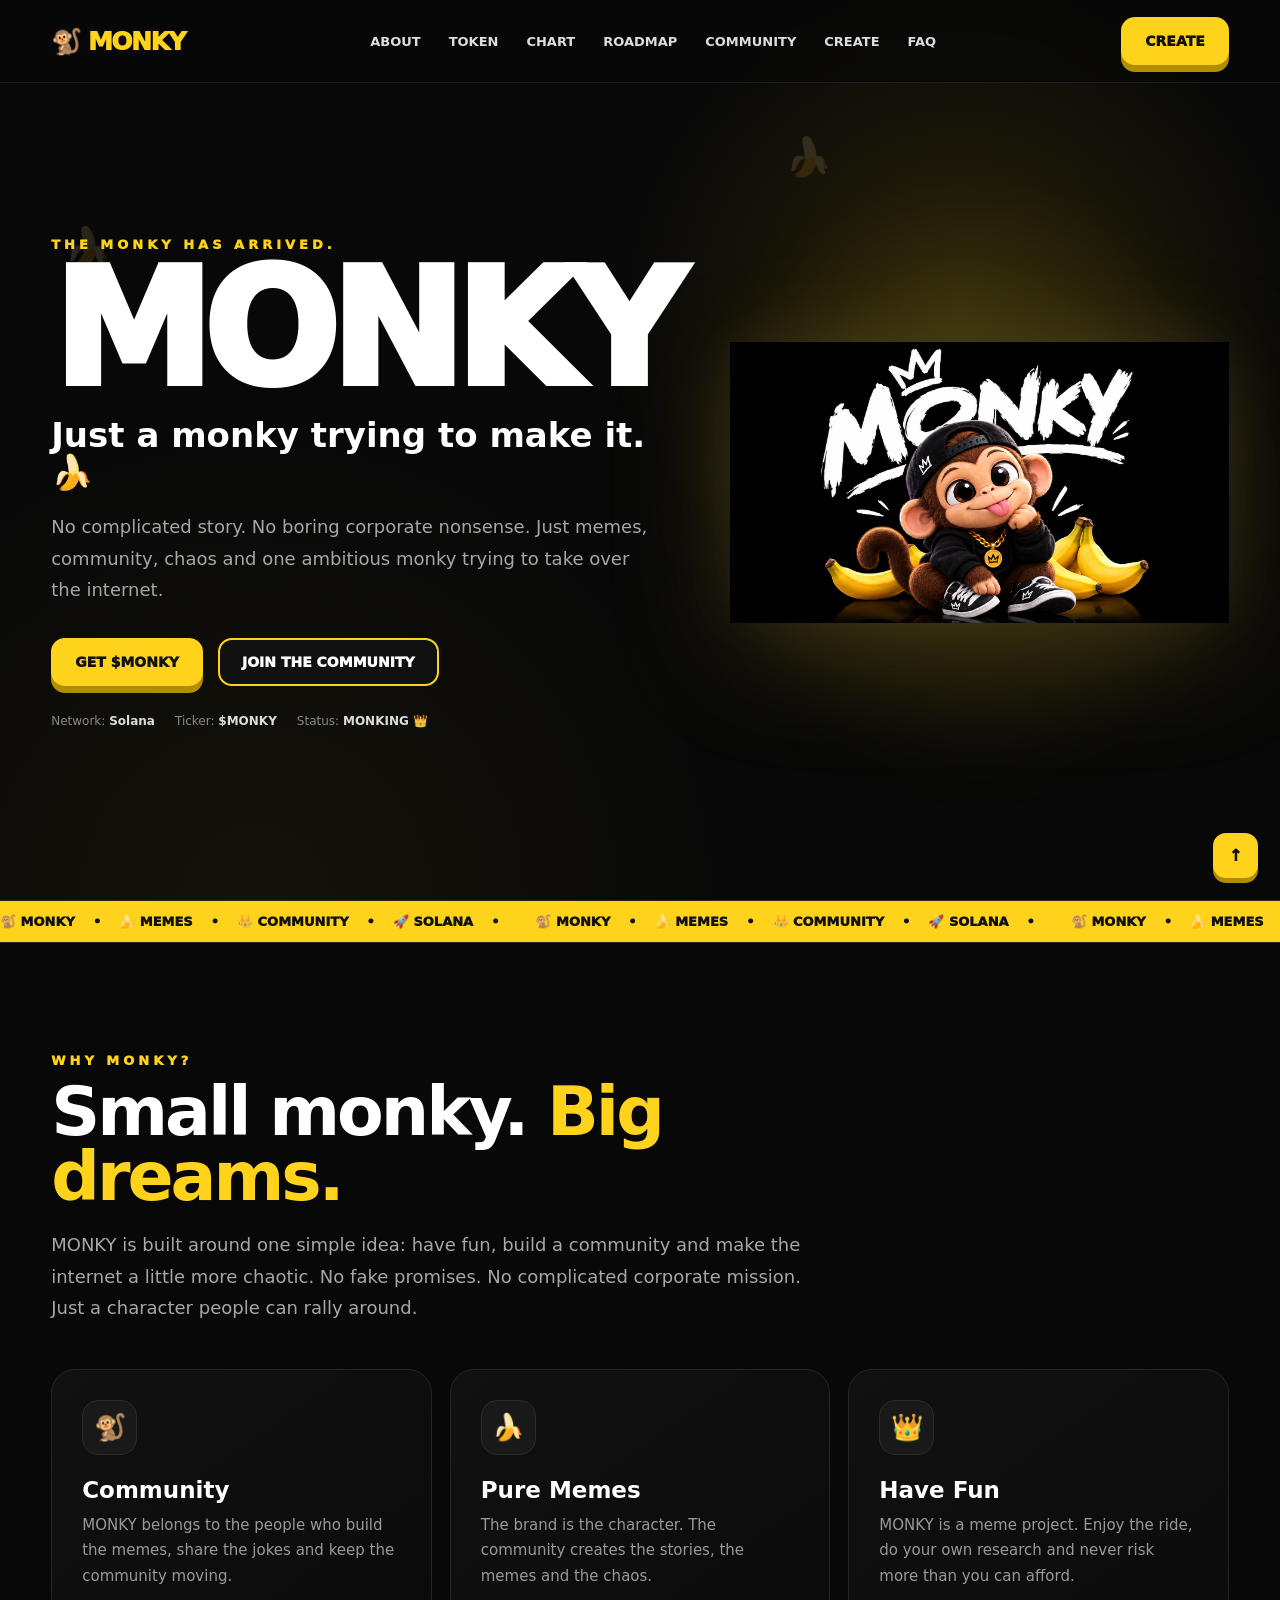
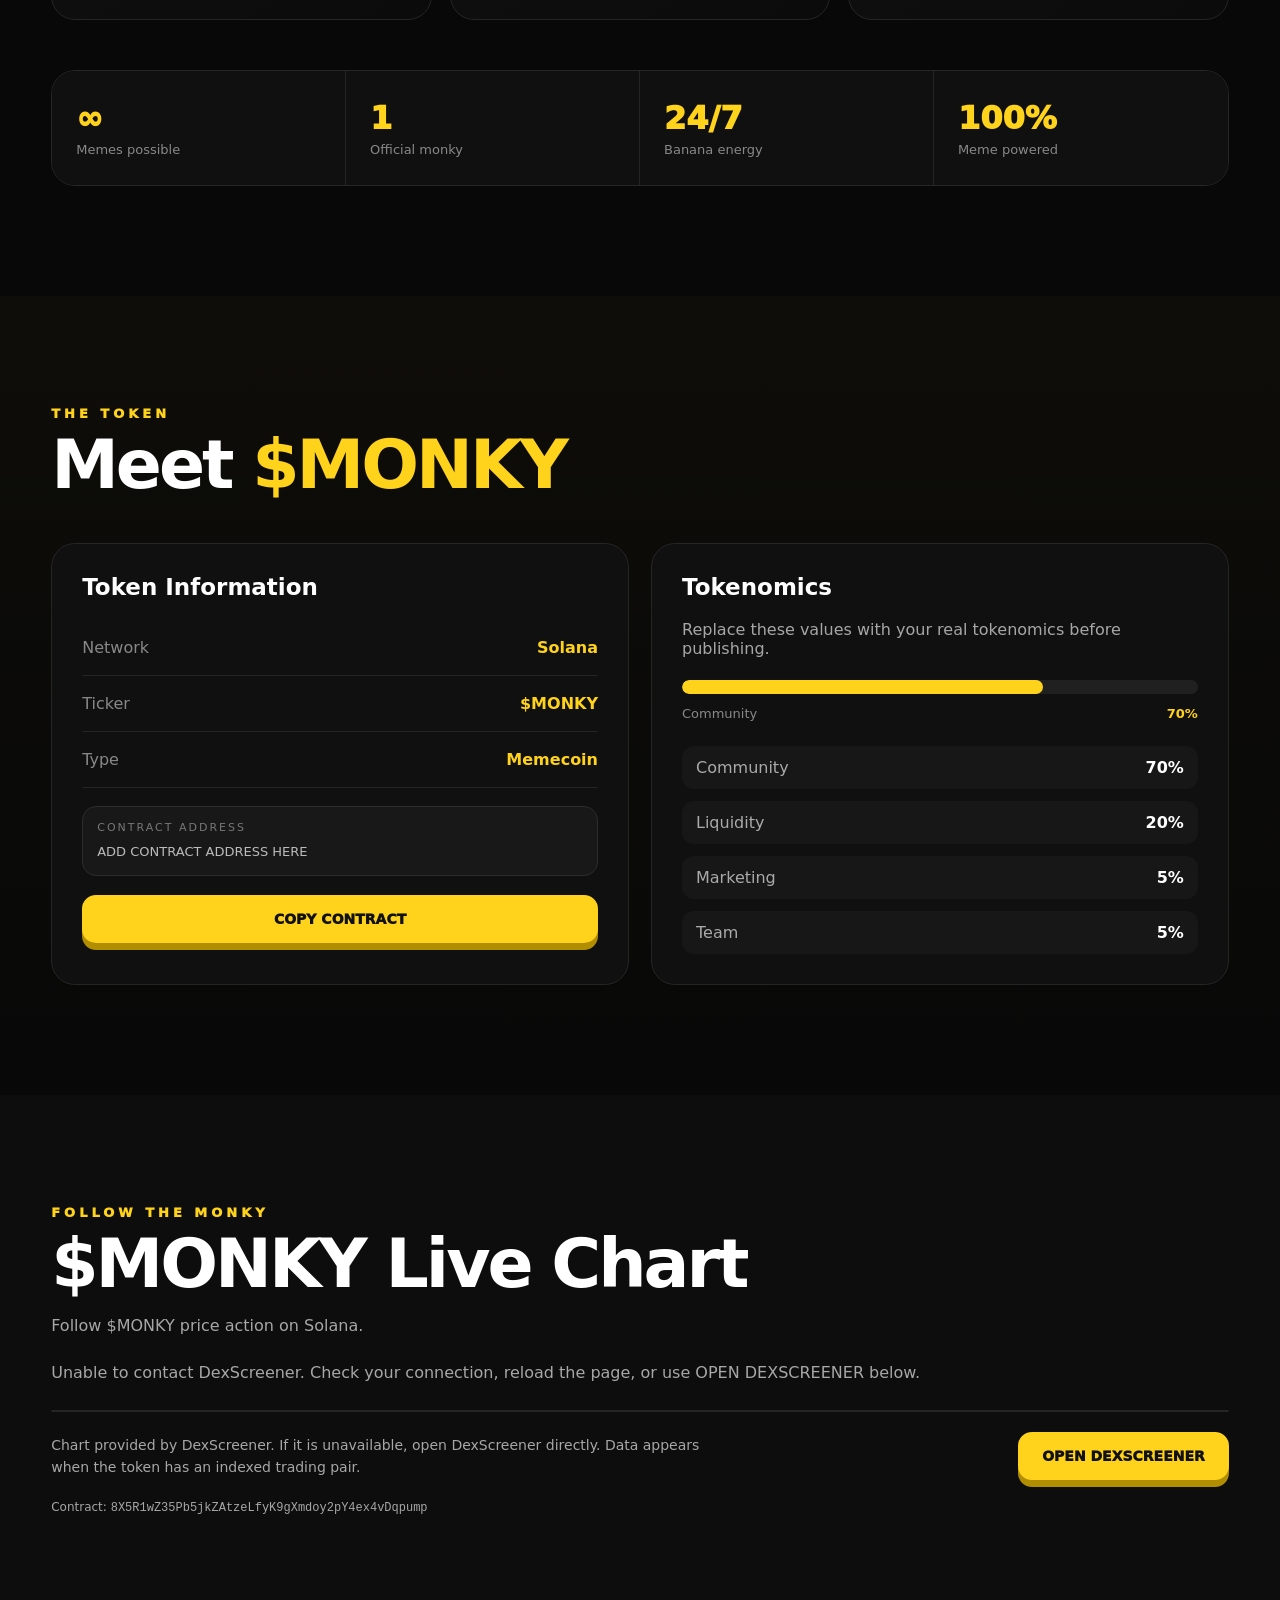
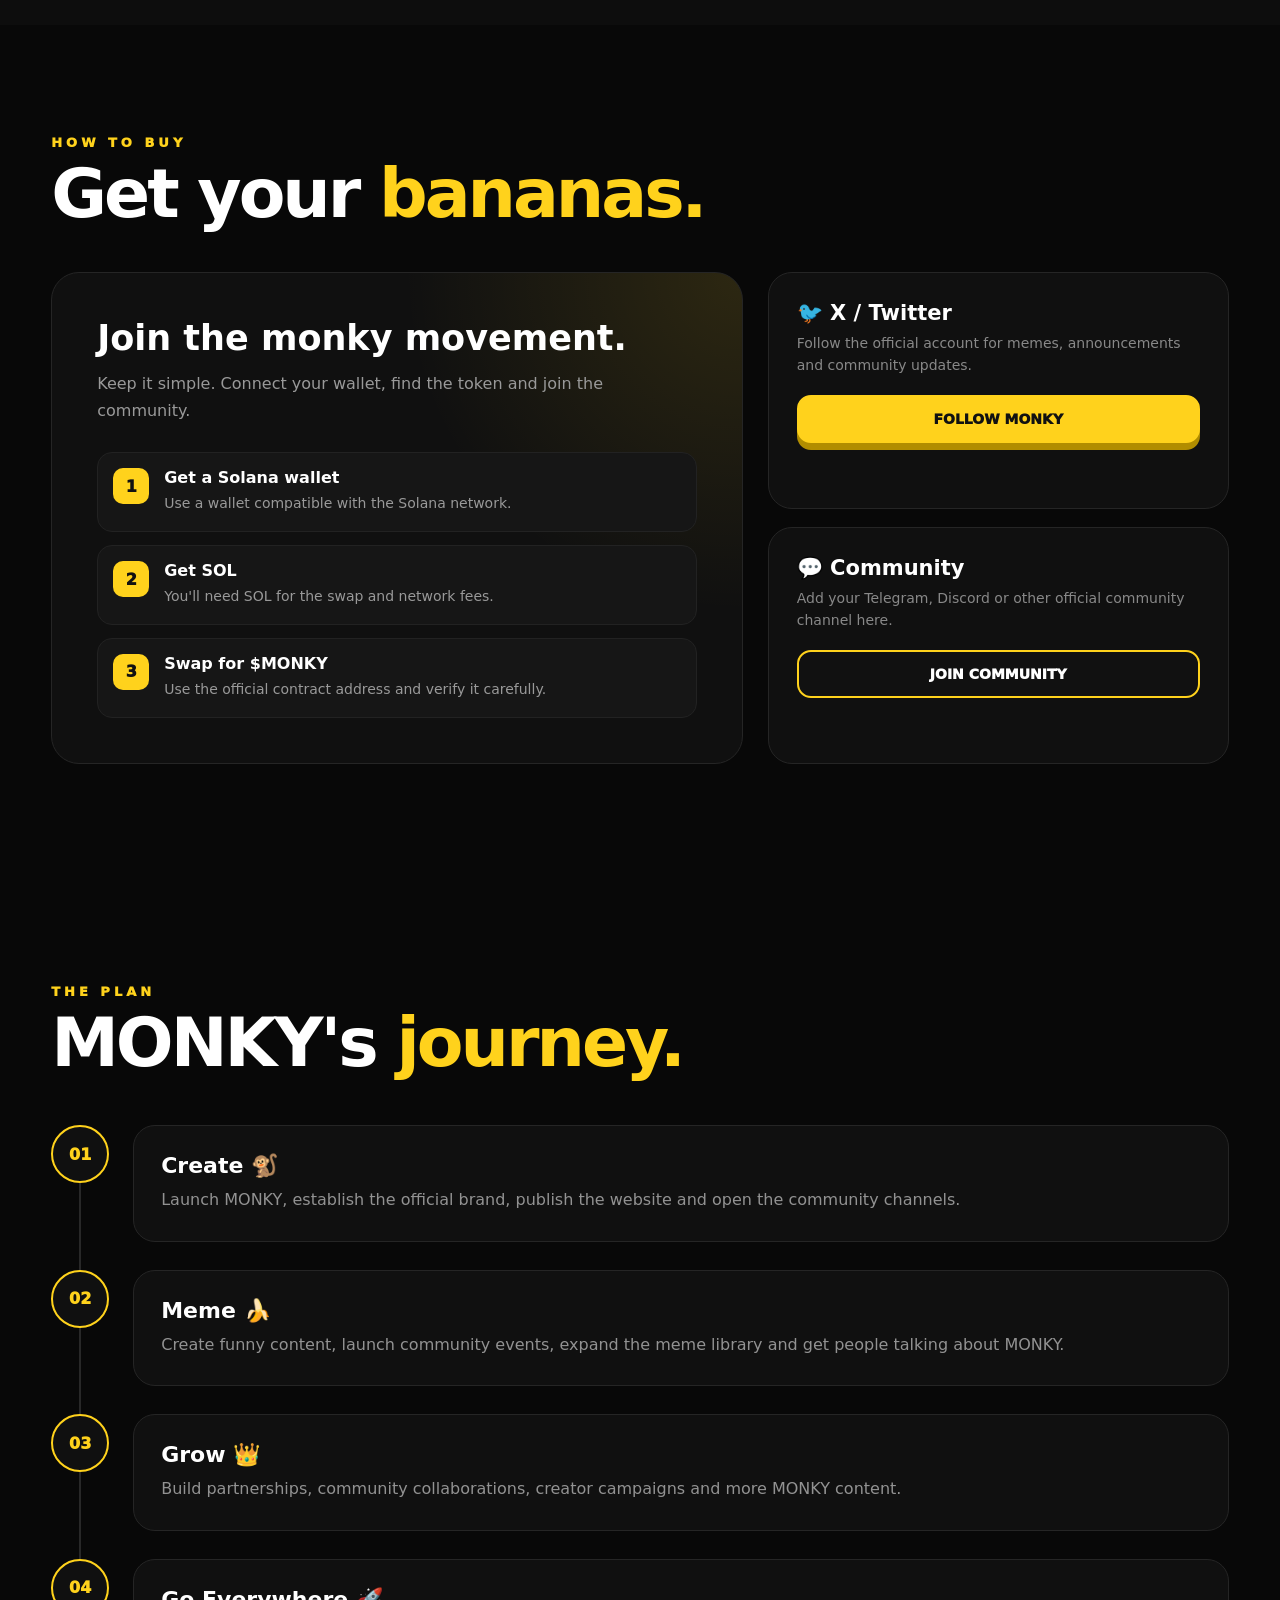
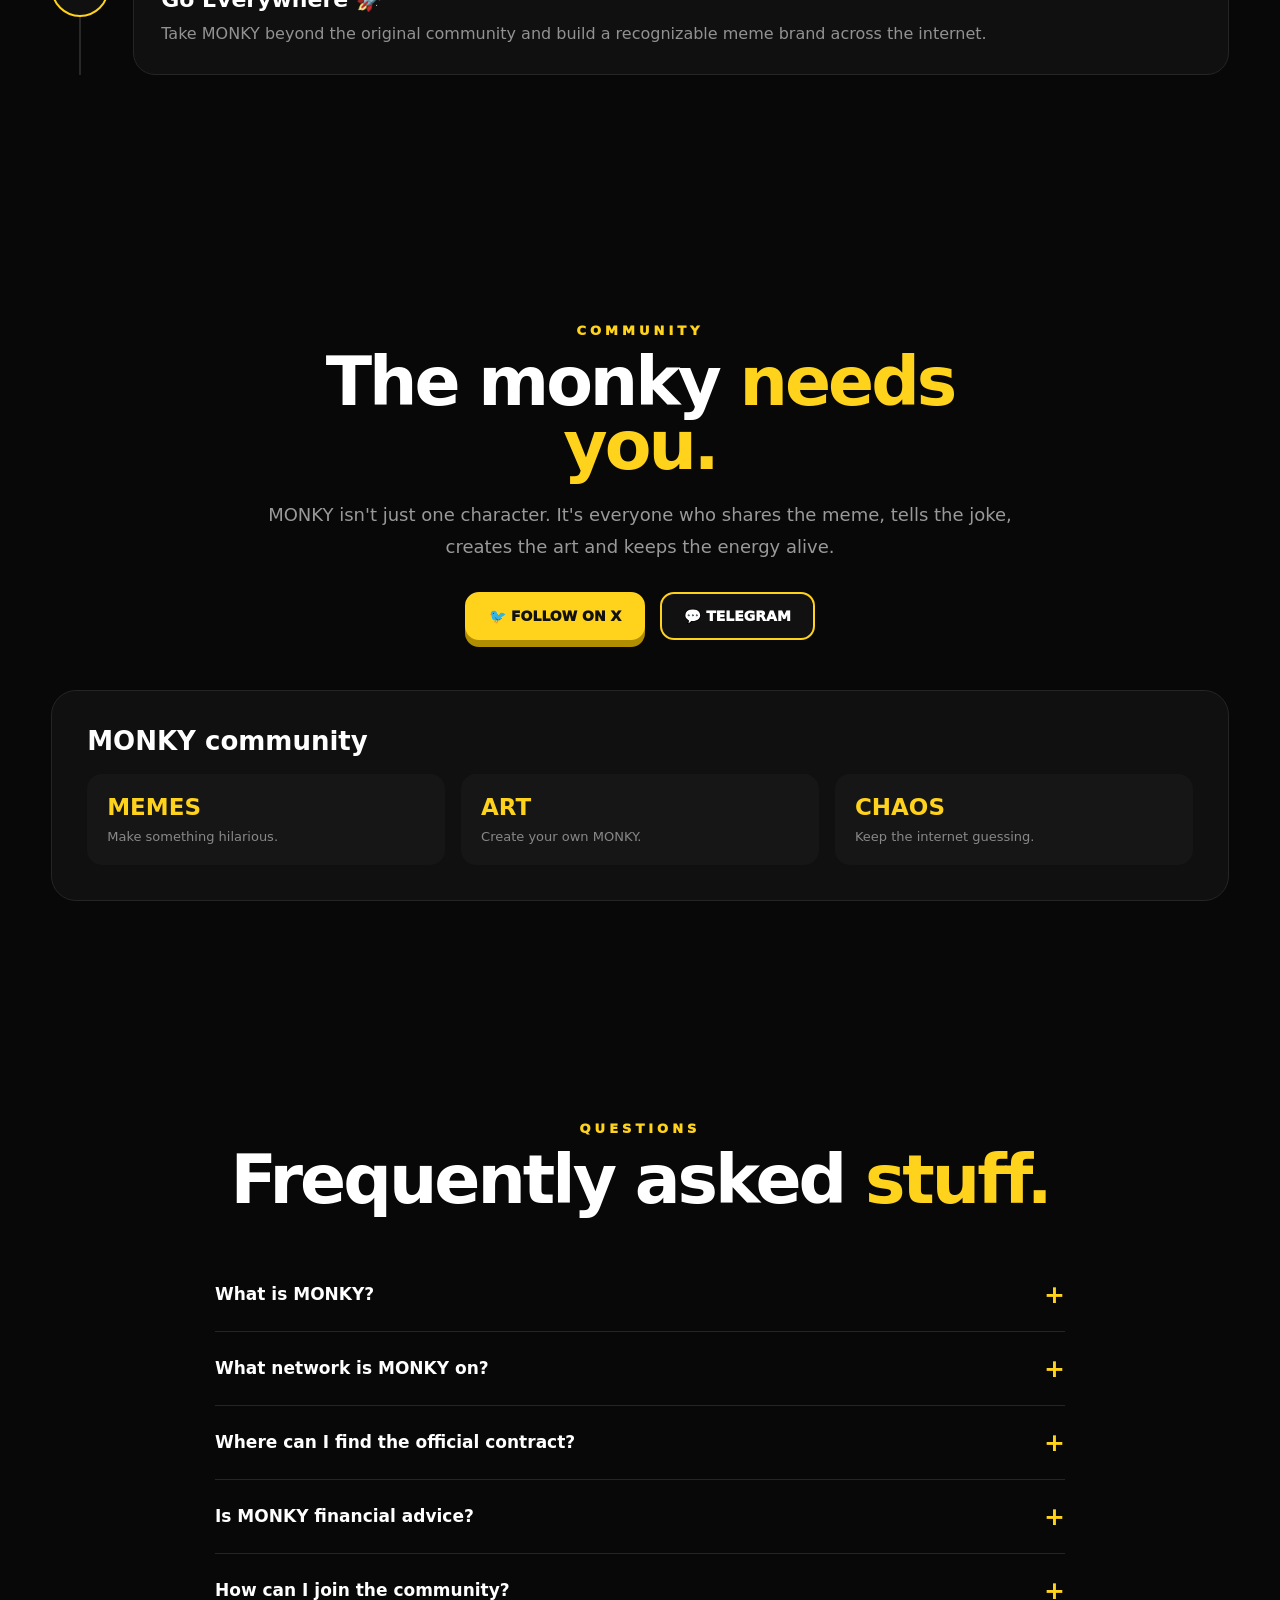
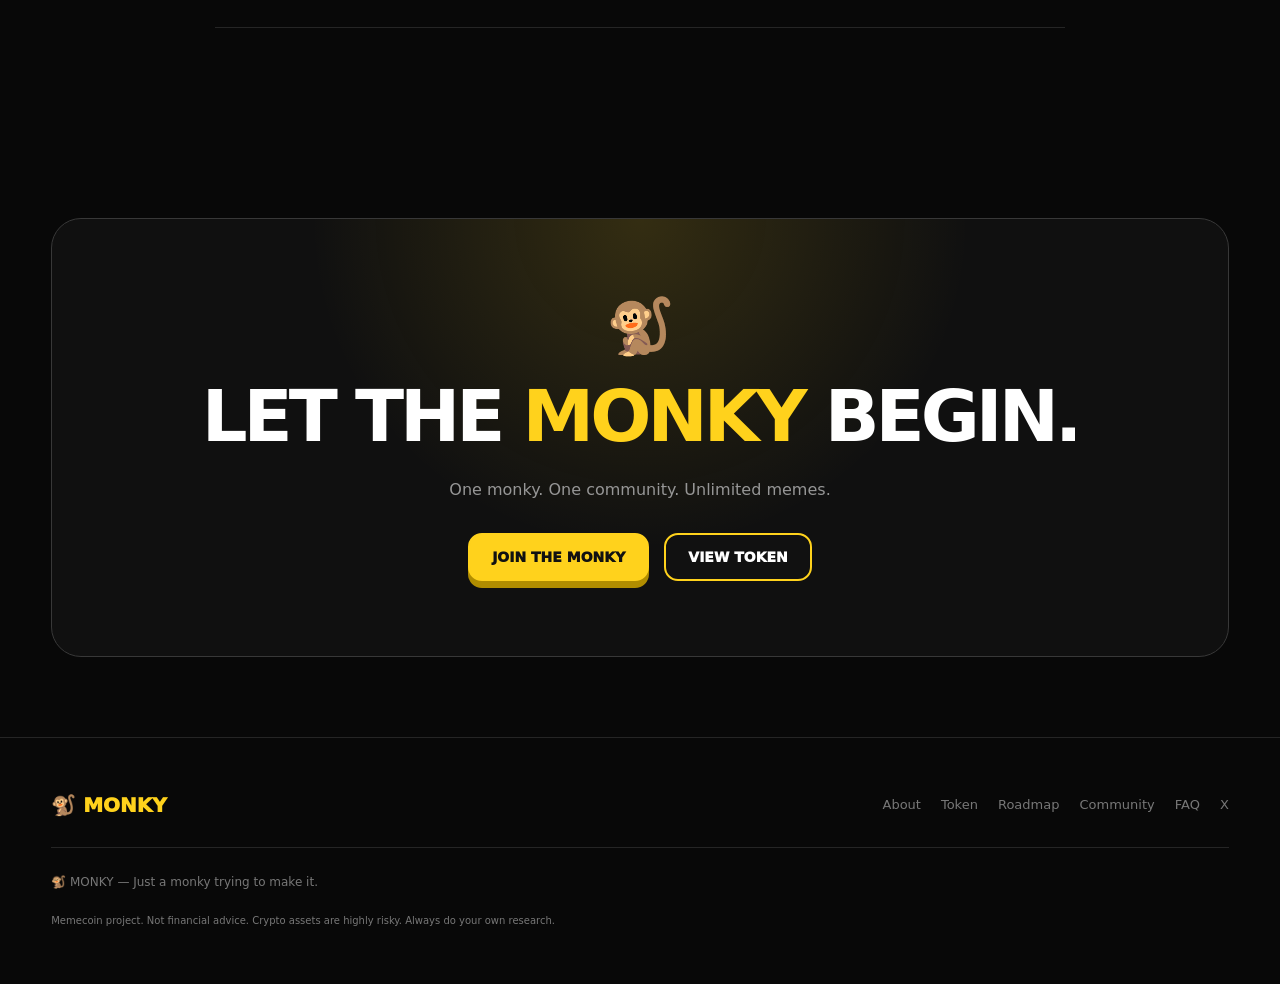
==== commit 2ac44b59: "Add files via upload" ====
--- a/index.html
+++ b/index.html
@@ -1,4 +1,3 @@
-```html
 <!doctype html>
 <html lang="en">
 <head>
@@ -12,1121 +11,7 @@
 
 <meta name="theme-color" content="#ffd21c">
 
-<style>
-
-/* =========================================================
-   VARIABLES
-========================================================= */
-
-:root{
-  --yellow:#ffd21c;
-  --yellow-dark:#b18d00;
-  --black:#080808;
-  --black-2:#0d0d0d;
-  --black-3:#131313;
-  --white:#fff;
-  --muted:#a7a7a7;
-  --border:#252525;
-  --green:#46e38c;
-  --red:#ff5757;
-}
-
-/* =========================================================
-   RESET
-========================================================= */
-
-*{
-  box-sizing:border-box;
-  margin:0;
-  padding:0;
-}
-
-html{
-  scroll-behavior:smooth;
-}
-
-body{
-  background:var(--black);
-  color:var(--white);
-  font-family:
-    Inter,
-    ui-sans-serif,
-    system-ui,
-    -apple-system,
-    BlinkMacSystemFont,
-    "Segoe UI",
-    sans-serif;
-  overflow-x:hidden;
-}
-
-body::selection{
-  background:var(--yellow);
-  color:#111;
-}
-
-a{
-  text-decoration:none;
-  color:inherit;
-}
-
-img{
-  max-width:100%;
-}
-
-button{
-  font:inherit;
-}
-
-/* =========================================================
-   GLOBAL
-========================================================= */
-
-.container{
-  width:min(1180px,92%);
-  margin:auto;
-}
-
-section{
-  padding:110px 0;
-  position:relative;
-}
-
-.kicker{
-  color:var(--yellow);
-  font-size:13px;
-  font-weight:1000;
-  letter-spacing:4px;
-  text-transform:uppercase;
-  margin-bottom:12px;
-}
-
-.title{
-  font-size:clamp(40px,6vw,68px);
-  line-height:.95;
-  letter-spacing:-3px;
-  margin-bottom:20px;
-}
-
-.yellow{
-  color:var(--yellow);
-}
-
-.muted{
-  color:var(--muted);
-}
-
-/* =========================================================
-   BUTTONS
-========================================================= */
-
-.btn{
-  display:inline-flex;
-  align-items:center;
-  justify-content:center;
-  gap:9px;
-  border-radius:14px;
-  padding:14px 22px;
-  font-size:14px;
-  font-weight:1000;
-  border:2px solid var(--yellow);
-  background:var(--yellow);
-  color:#111;
-  box-shadow:0 7px 0 var(--yellow-dark);
-  transition:.18s ease;
-  cursor:pointer;
-}
-
-.btn:hover{
-  transform:translateY(3px);
-  box-shadow:0 4px 0 var(--yellow-dark);
-}
-
-.btn.dark{
-  background:#111;
-  color:#fff;
-  box-shadow:none;
-}
-
-.btn.dark:hover{
-  background:#1a1a1a;
-  transform:translateY(-2px);
-}
-
-.btn.full{
-  width:100%;
-}
-
-/* =========================================================
-   NAVBAR
-========================================================= */
-
-.nav{
-  position:fixed;
-  top:0;
-  left:0;
-  right:0;
-  z-index:100;
-  display:flex;
-  justify-content:space-between;
-  align-items:center;
-  padding:17px 4%;
-  background:rgba(8,8,8,.76);
-  backdrop-filter:blur(15px);
-  border-bottom:1px solid rgba(255,255,255,.08);
-}
-
-.logo{
-  font-size:25px;
-  font-weight:1000;
-  letter-spacing:-1.5px;
-}
-
-.logo span{
-  color:var(--yellow);
-}
-
-.navlinks{
-  display:flex;
-  gap:28px;
-  align-items:center;
-  color:#ddd;
-  font-size:13px;
-  font-weight:900;
-}
-
-.navlinks a{
-  transition:.2s ease;
-}
-
-.navlinks a:hover{
-  color:var(--yellow);
-}
-
-.nav-actions{
-  display:flex;
-  gap:10px;
-  align-items:center;
-}
-
-/* =========================================================
-   HERO
-========================================================= */
-
-.hero{
-  min-height:100vh;
-  padding:145px 0 80px;
-  display:flex;
-  align-items:center;
-  position:relative;
-  overflow:hidden;
-  background:
-    radial-gradient(
-      circle at 75% 35%,
-      rgba(255,210,28,.14),
-      transparent 30%
-    ),
-    radial-gradient(
-      circle at 20% 100%,
-      rgba(255,210,28,.05),
-      transparent 35%
-    ),
-    var(--black);
-}
-
-.hero-grid{
-  display:grid;
-  grid-template-columns:1fr 1fr;
-  gap:55px;
-  align-items:center;
-}
-
-.hero-copy{
-  position:relative;
-  z-index:2;
-}
-
-.hero h1{
-  font-size:clamp(80px,13vw,160px);
-  line-height:.76;
-  letter-spacing:-9px;
-  margin:18px 0 25px;
-  font-weight:1000;
-}
-
-.hero-tag{
-  font-size:clamp(22px,3vw,34px);
-  line-height:1.1;
-  font-weight:900;
-  margin-bottom:20px;
-}
-
-.hero-description{
-  max-width:610px;
-  color:var(--muted);
-  font-size:18px;
-  line-height:1.75;
-}
-
-.actions{
-  display:flex;
-  gap:15px;
-  flex-wrap:wrap;
-  margin-top:32px;
-}
-
-.hero-meta{
-  display:flex;
-  gap:20px;
-  flex-wrap:wrap;
-  margin-top:28px;
-  color:#888;
-  font-size:12px;
-}
-
-.hero-meta strong{
-  color:#ddd;
-}
-
-.hero-art{
-  position:relative;
-  display:flex;
-  justify-content:center;
-  align-items:center;
-}
-
-.hero-glow{
-  position:absolute;
-  width:470px;
-  height:470px;
-  border-radius:50%;
-  background:rgba(255,210,28,.08);
-  filter:blur(50px);
-}
-
-.heroimg{
-  width:min(600px,100%);
-  position:relative;
-  z-index:2;
-  filter:
-    drop-shadow(0 30px 60px rgba(255,210,28,.13))
-    drop-shadow(0 0 35px rgba(255,255,255,.04));
-  animation:float 5s ease-in-out infinite;
-}
-
-@keyframes float{
-  0%,100%{
-    transform:translateY(0) rotate(-1deg);
-  }
-  50%{
-    transform:translateY(-16px) rotate(1deg);
-  }
-}
-
-/* =========================================================
-   FLOATING BANANAS
-========================================================= */
-
-.floating{
-  position:absolute;
-  font-size:38px;
-  opacity:.13;
-  pointer-events:none;
-  animation:bananaFloat linear infinite;
-}
-
-.floating.one{
-  top:25%;
-  left:5%;
-  animation-duration:9s;
-}
-
-.floating.two{
-  top:60%;
-  right:7%;
-  animation-duration:12s;
-}
-
-.floating.three{
-  top:15%;
-  right:35%;
-  animation-duration:11s;
-}
-
-@keyframes bananaFloat{
-  0%{
-    transform:translateY(0) rotate(0);
-  }
-  50%{
-    transform:translateY(-25px) rotate(15deg);
-  }
-  100%{
-    transform:translateY(0) rotate(0);
-  }
-}
-
-/* =========================================================
-   TICKER
-========================================================= */
-
-.ticker{
-  overflow:hidden;
-  border-top:1px solid var(--border);
-  border-bottom:1px solid var(--border);
-  background:var(--yellow);
-  color:#111;
-}
-
-.ticker-track{
-  display:flex;
-  width:max-content;
-  animation:ticker 22s linear infinite;
-  padding:13px 0;
-}
-
-.ticker-item{
-  display:flex;
-  align-items:center;
-  gap:18px;
-  padding-right:36px;
-  font-size:13px;
-  font-weight:1000;
-  text-transform:uppercase;
-}
-
-@keyframes ticker{
-  from{
-    transform:translateX(0);
-  }
-  to{
-    transform:translateX(-50%);
-  }
-}
-
-/* =========================================================
-   ABOUT
-========================================================= */
-
-.about-intro{
-  max-width:760px;
-}
-
-.about-intro p{
-  color:var(--muted);
-  font-size:18px;
-  line-height:1.75;
-}
-
-.cards{
-  display:grid;
-  grid-template-columns:repeat(3,1fr);
-  gap:18px;
-  margin-top:45px;
-}
-
-.card{
-  background:
-    linear-gradient(
-      145deg,
-      rgba(255,255,255,.035),
-      rgba(255,255,255,.01)
-    );
-  border:1px solid var(--border);
-  border-radius:24px;
-  padding:30px;
-  transition:.25s ease;
-}
-
-.card:hover{
-  transform:translateY(-7px);
-  border-color:#3c3c3c;
-}
-
-.card-icon{
-  width:55px;
-  height:55px;
-  display:grid;
-  place-items:center;
-  background:#191919;
-  border:1px solid #2b2b2b;
-  border-radius:16px;
-  font-size:26px;
-  margin-bottom:22px;
-}
-
-.card h3{
-  font-size:23px;
-  margin-bottom:10px;
-}
-
-.card p{
-  color:#999;
-  line-height:1.7;
-  font-size:15px;
-}
-
-/* =========================================================
-   STATS
-========================================================= */
-
-.stats{
-  display:grid;
-  grid-template-columns:repeat(4,1fr);
-  border:1px solid var(--border);
-  border-radius:24px;
-  overflow:hidden;
-  margin-top:50px;
-}
-
-.stat{
-  padding:28px 24px;
-  background:#101010;
-  border-right:1px solid var(--border);
-}
-
-.stat:last-child{
-  border-right:none;
-}
-
-.stat-number{
-  font-size:32px;
-  font-weight:1000;
-  color:var(--yellow);
-}
-
-.stat-label{
-  color:#888;
-  font-size:13px;
-  margin-top:5px;
-}
-
-/* =========================================================
-   TOKEN SECTION
-========================================================= */
-
-.token-section{
-  background:
-    linear-gradient(
-      rgba(255,210,28,.025),
-      rgba(255,210,28,0)
-    );
-}
-
-.token-grid{
-  display:grid;
-  grid-template-columns:1fr 1fr;
-  gap:22px;
-  margin-top:45px;
-}
-
-.token-card{
-  background:#101010;
-  border:1px solid var(--border);
-  border-radius:24px;
-  padding:30px;
-}
-
-.token-card h3{
-  font-size:23px;
-  margin-bottom:20px;
-}
-
-.token-row{
-  display:flex;
-  justify-content:space-between;
-  gap:20px;
-  padding:18px 0;
-  border-bottom:1px solid var(--border);
-}
-
-.token-row:last-child{
-  border-bottom:none;
-}
-
-.token-row span:first-child{
-  color:#888;
-}
-
-.token-row strong{
-  color:var(--yellow);
-  text-align:right;
-}
-
-.contract-box{
-  background:#181818;
-  border:1px solid #2c2c2c;
-  border-radius:14px;
-  padding:14px;
-  margin-top:18px;
-}
-
-.contract-label{
-  font-size:11px;
-  color:#777;
-  text-transform:uppercase;
-  letter-spacing:2px;
-  margin-bottom:8px;
-}
-
-.contract-address{
-  font-size:13px;
-  color:#bbb;
-  word-break:break-all;
-  line-height:1.5;
-}
-
-/* =========================================================
-   TOKENOMICS
-========================================================= */
-
-.tokenomics{
-  margin-top:22px;
-}
-
-.progress{
-  height:14px;
-  background:#202020;
-  border-radius:50px;
-  overflow:hidden;
-  margin:20px 0 12px;
-}
-
-.progress-fill{
-  height:100%;
-  width:70%;
-  background:var(--yellow);
-  border-radius:50px;
-}
-
-.tokenomics-list{
-  display:grid;
-  gap:12px;
-  margin-top:25px;
-}
-
-.tokenomics-item{
-  display:flex;
-  justify-content:space-between;
-  padding:12px 14px;
-  background:#171717;
-  border-radius:12px;
-}
-
-.tokenomics-item span:first-child{
-  color:#aaa;
-}
-
-/* =========================================================
-   BUY SECTION
-========================================================= */
-
-.buy-box{
-  display:grid;
-  grid-template-columns:1.2fr .8fr;
-  gap:25px;
-  margin-top:45px;
-}
-
-.buy-main{
-  padding:45px;
-  border-radius:28px;
-  border:1px solid var(--border);
-  background:
-    radial-gradient(
-      circle at 100% 0,
-      rgba(255,210,28,.12),
-      transparent 40%
-    ),
-    #101010;
-}
-
-.buy-main h3{
-  font-size:35px;
-  margin-bottom:12px;
-}
-
-.buy-main p{
-  color:#999;
-  line-height:1.7;
-}
-
-.buy-steps{
-  display:grid;
-  gap:13px;
-  margin-top:28px;
-}
-
-.buy-step{
-  display:flex;
-  gap:15px;
-  align-items:flex-start;
-  padding:15px;
-  background:#161616;
-  border:1px solid #222;
-  border-radius:15px;
-}
-
-.step-number{
-  min-width:36px;
-  height:36px;
-  display:grid;
-  place-items:center;
-  border-radius:10px;
-  background:var(--yellow);
-  color:#111;
-  font-weight:1000;
-}
-
-.buy-side{
-  display:flex;
-  flex-direction:column;
-  gap:18px;
-}
-
-.social-card{
-  flex:1;
-  padding:28px;
-  border:1px solid var(--border);
-  border-radius:24px;
-  background:#101010;
-}
-
-.social-card h4{
-  font-size:21px;
-  margin-bottom:7px;
-}
-
-.social-card p{
-  color:#888;
-  line-height:1.6;
-  font-size:14px;
-  margin-bottom:18px;
-}
-
-/* =========================================================
-   ROADMAP
-========================================================= */
-
-.roadmap{
-  margin-top:50px;
-  position:relative;
-}
-
-.roadmap-line{
-  position:absolute;
-  left:28px;
-  top:0;
-  bottom:0;
-  width:2px;
-  background:#282828;
-}
-
-.roadmap-item{
-  position:relative;
-  display:grid;
-  grid-template-columns:58px 1fr;
-  gap:24px;
-  margin-bottom:28px;
-}
-
-.roadmap-dot{
-  position:relative;
-  z-index:2;
-  width:58px;
-  height:58px;
-  display:grid;
-  place-items:center;
-  border-radius:50%;
-  border:2px solid var(--yellow);
-  background:#101010;
-  font-weight:1000;
-  color:var(--yellow);
-}
-
-.roadmap-card{
-  background:#101010;
-  border:1px solid var(--border);
-  border-radius:22px;
-  padding:27px;
-}
-
-.roadmap-card h3{
-  font-size:22px;
-  margin-bottom:9px;
-}
-
-.roadmap-card p{
-  color:#929292;
-  line-height:1.65;
-}
-
-/* =========================================================
-   COMMUNITY
-========================================================= */
-
-.community{
-  text-align:center;
-}
-
-.community-content{
-  max-width:760px;
-  margin:auto;
-}
-
-.community-content p{
-  color:#999;
-  line-height:1.75;
-  font-size:18px;
-}
-
-.community-buttons{
-  display:flex;
-  justify-content:center;
-  gap:15px;
-  flex-wrap:wrap;
-  margin-top:30px;
-}
-
-.community-panel{
-  margin-top:50px;
-  padding:35px;
-  border:1px solid var(--border);
-  border-radius:25px;
-  background:#101010;
-  text-align:left;
-}
-
-.community-panel h3{
-  font-size:26px;
-  margin-bottom:18px;
-}
-
-.community-panel-grid{
-  display:grid;
-  grid-template-columns:repeat(3,1fr);
-  gap:16px;
-}
-
-.community-box{
-  padding:20px;
-  background:#161616;
-  border-radius:15px;
-}
-
-.community-box strong{
-  color:var(--yellow);
-  display:block;
-  font-size:23px;
-  margin-bottom:6px;
-}
-
-.community-box span{
-  color:#888;
-  font-size:13px;
-}
-
-/* =========================================================
-   FAQ
-========================================================= */
-
-.faq{
-  max-width:850px;
-  margin:45px auto 0;
-}
-
-.faq-item{
-  border-bottom:1px solid var(--border);
-}
-
-.faq-question{
-  width:100%;
-  background:none;
-  border:0;
-  color:#fff;
-  display:flex;
-  justify-content:space-between;
-  align-items:center;
-  text-align:left;
-  padding:22px 0;
-  cursor:pointer;
-  font-weight:900;
-  font-size:17px;
-}
-
-.faq-icon{
-  color:var(--yellow);
-  font-size:25px;
-  transition:.25s;
-}
-
-.faq-answer{
-  max-height:0;
-  overflow:hidden;
-  transition:.35s ease;
-}
-
-.faq-answer p{
-  color:#888;
-  line-height:1.7;
-  padding:0 0 22px;
-}
-
-.faq-item.active .faq-answer{
-  max-height:250px;
-}
-
-.faq-item.active .faq-icon{
-  transform:rotate(45deg);
-}
-
-/* =========================================================
-   FINAL CTA
-========================================================= */
-
-.final-cta{
-  padding:80px 0;
-}
-
-.cta-box{
-  text-align:center;
-  padding:75px 30px;
-  border-radius:30px;
-  border:1px solid #383838;
-  background:
-    radial-gradient(
-      circle at 50% 0,
-      rgba(255,210,28,.15),
-      transparent 45%
-    ),
-    #101010;
-}
-
-.cta-box h2{
-  font-size:clamp(40px,7vw,72px);
-  letter-spacing:-4px;
-  margin-bottom:18px;
-}
-
-.cta-box p{
-  color:#969696;
-  max-width:600px;
-  margin:auto;
-  line-height:1.7;
-}
-
-/* =========================================================
-   FOOTER
-========================================================= */
-
-footer{
-  border-top:1px solid var(--border);
-  padding:55px 0;
-  color:#777;
-}
-
-.footer-grid{
-  display:flex;
-  justify-content:space-between;
-  gap:25px;
-  flex-wrap:wrap;
-  align-items:center;
-}
-
-.footer-brand{
-  color:#fff;
-  font-size:20px;
-  font-weight:1000;
-}
-
-.footer-brand span{
-  color:var(--yellow);
-}
-
-.footer-links{
-  display:flex;
-  gap:20px;
-  flex-wrap:wrap;
-  font-size:13px;
-}
-
-.footer-links a:hover{
-  color:var(--yellow);
-}
-
-.footer-bottom{
-  border-top:1px solid var(--border);
-  margin-top:30px;
-  padding-top:25px;
-  font-size:12px;
-  line-height:1.6;
-}
-
-/* =========================================================
-   BACK TO TOP
-========================================================= */
-
-.top{
-  position:fixed;
-  right:22px;
-  bottom:22px;
-  width:45px;
-  height:45px;
-  display:grid;
-  place-items:center;
-  border-radius:13px;
-  background:var(--yellow);
-  color:#111;
-  font-weight:1000;
-  z-index:80;
-  box-shadow:0 5px 0 var(--yellow-dark);
-  transition:.2s;
-}
-
-.top:hover{
-  transform:translateY(3px);
-}
-
-/* =========================================================
-   MOBILE
-========================================================= */
-
-@media(max-width:900px){
-
-  .navlinks{
-    display:none;
-  }
-
-  .nav{
-    padding:15px 5%;
-  }
-
-  .hero{
-    padding-top:125px;
-  }
-
-  .hero-grid{
-    grid-template-columns:1fr;
-  }
-
-  .hero-copy{
-    text-align:center;
-  }
-
-  .hero-description{
-    margin:auto;
-  }
-
-  .actions{
-    justify-content:center;
-  }
-
-  .hero-meta{
-    justify-content:center;
-  }
-
-  .hero-art{
-    order:-1;
-  }
-
-  .heroimg{
-    max-width:420px;
-  }
-
-  .cards,
-  .token-grid,
-  .buy-box{
-    grid-template-columns:1fr;
-  }
-
-  .stats{
-    grid-template-columns:1fr 1fr;
-  }
-
-  .stat:nth-child(2){
-    border-right:none;
-  }
-
-  .stat:nth-child(-n+2){
-    border-bottom:1px solid var(--border);
-  }
-
-  .community-panel-grid{
-    grid-template-columns:1fr;
-  }
-
-}
-
-@media(max-width:600px){
-
-  section{
-    padding:80px 0;
-  }
-
-  .hero h1{
-    font-size:78px;
-    letter-spacing:-6px;
-  }
-
-  .hero-tag{
-    font-size:24px;
-  }
-
-  .hero-description{
-    font-size:16px;
-  }
-
-  .title{
-    letter-spacing:-2px;
-  }
-
-  .stats{
-    grid-template-columns:1fr;
-  }
-
-  .stat{
-    border-right:none;
-    border-bottom:1px solid var(--border);
-  }
-
-  .stat:last-child{
-    border-bottom:none;
-  }
-
-  .buy-main{
-    padding:28px;
-  }
-
-  .community-panel{
-    padding:25px;
-  }
-
-  .cta-box{
-    padding:55px 20px;
-  }
-
-  .nav-actions .btn{
-    padding:10px 14px;
-  }
-
-}
-
-/* =========================================================
-   SCROLL ANIMATION
-========================================================= */
-
-.reveal{
-  opacity:0;
-  transform:translateY(25px);
-  transition:
-    opacity .7s ease,
-    transform .7s ease;
-}
-
-.reveal.show{
-  opacity:1;
-  transform:translateY(0);
-}
-
-</style>
+<link rel="stylesheet" href="index.css">
 </head>
 
 <body>
@@ -1144,6 +29,7 @@
   <div class="navlinks">
     <a href="#about">ABOUT</a>
     <a href="#token">TOKEN</a>
+    <a href="#chart">CHART</a>
     <a href="#roadmap">ROADMAP</a>
     <a href="#community">COMMUNITY</a>
 <a href="monky_lab">CREATE</a>
@@ -1475,7 +361,7 @@
           </div>
 
           <div class="contract-address">
-           8X5R1wZ35Pb5jkZAtzeLfyK9gXmdoy2pY4ex4vDqpump
+            ADD CONTRACT ADDRESS HERE
           </div>
 
         </div>
@@ -1558,6 +444,31 @@
 
 </section>
 
+<!-- MONKY LIVE CHART -->
+<section id="chart" aria-labelledby="monky-chart-title">
+  <div class="container">
+    <div class="kicker">FOLLOW THE MONKY</div>
+    <h2 class="title" id="monky-chart-title">$MONKY Live Chart</h2>
+    <p class="monky-chart-description">Follow $MONKY price action on Solana.</p>
+    <p id="monky-chart-status" class="monky-chart-description" role="status">Finding the $MONKY trading pair...</p>
+    <div class="monky-chart-panel">
+      <iframe
+        class="monky-chart-frame"
+        title="$MONKY price chart on DexScreener"
+        id="monky-chart-frame" hidden
+        loading="lazy"
+        referrerpolicy="strict-origin-when-cross-origin"
+        allowfullscreen>
+      </iframe>
+    </div>
+    <div class="monky-chart-footer">
+      <p>Chart provided by DexScreener. If it is unavailable, open DexScreener directly. Data appears when the token has an indexed trading pair.</p>
+      <a id="monky-chart-link" class="btn" href="https://dexscreener.com/solana/8X5R1wZ35Pb5jkZAtzeLfyK9gXmdoy2pY4ex4vDqpump" target="_blank" rel="noopener noreferrer">OPEN DEXSCREENER</a>
+    </div>
+    <p class="monky-chart-contract">Contract: <code>8X5R1wZ35Pb5jkZAtzeLfyK9gXmdoy2pY4ex4vDqpump</code></p>
+  </div>
+</section>
+
 <!-- =======================================================
      HOW TO BUY
 ======================================================== -->
@@ -2315,6 +1226,37 @@
 
 </script>
 
+<script>
+(async function () {
+  const token = '8X5R1wZ35Pb5jkZAtzeLfyK9gXmdoy2pY4ex4vDqpump';
+  const status = document.getElementById('monky-chart-status');
+  const frame = document.getElementById('monky-chart-frame');
+  const controller = new AbortController();
+  const timeout = setTimeout(() => controller.abort(), 15000);
+  try {
+    const response = await fetch('https://api.dexscreener.com/token-pairs/v1/solana/' + token, {signal: controller.signal});
+    if (!response.ok) throw new Error('Pair lookup failed');
+    const data = await response.json();
+    if (!Array.isArray(data)) throw new Error('Invalid pair response');
+    const pairs = data.filter(pair => pair.chainId === 'solana' &&
+      pair.baseToken?.address === token && /^[1-9A-HJ-NP-Za-km-z]{32,44}$/.test(pair.pairAddress));
+    pairs.sort((a, b) => (Number(b.liquidity?.usd) || 0) - (Number(a.liquidity?.usd) || 0) ||
+      (Number(b.volume?.h24) || 0) - (Number(a.volume?.h24) || 0));
+    if (!pairs.length) {
+      status.textContent = 'DexScreener has no indexed trading pair for $MONKY yet. Check again later or open DexScreener directly.';
+      return;
+    }
+    const url = 'https://dexscreener.com/solana/' + pairs[0].pairAddress;
+    document.getElementById('monky-chart-link').href = url;
+    frame.src = url + '?embed=1&loadChartSettings=0&trades=0&info=0&chartLeftToolbar=0&chartTheme=dark&theme=dark&chartStyle=1&interval=15';
+    frame.hidden = false;
+    status.textContent = 'Trading pair found. If the chart keeps loading, use OPEN DEXSCREENER below.';
+  } catch (error) {
+    status.textContent = 'Unable to contact DexScreener. Check your connection, reload the page, or use OPEN DEXSCREENER below.';
+  } finally {
+    clearTimeout(timeout);
+  }
+})();
+</script>
 </body>
 </html>
-```
--- a/index.css
+++ b/index.css
@@ -0,0 +1,1129 @@
+
+
+/* =========================================================
+   VARIABLES
+========================================================= */
+
+:root{
+  --yellow:#ffd21c;
+  --yellow-dark:#b18d00;
+  --black:#080808;
+  --black-2:#0d0d0d;
+  --black-3:#131313;
+  --white:#fff;
+  --muted:#a7a7a7;
+  --border:#252525;
+  --green:#46e38c;
+  --red:#ff5757;
+}
+
+/* =========================================================
+   RESET
+========================================================= */
+
+*{
+  box-sizing:border-box;
+  margin:0;
+  padding:0;
+}
+
+html{
+  scroll-behavior:smooth;
+}
+
+body{
+  background:var(--black);
+  color:var(--white);
+  font-family:
+    Inter,
+    ui-sans-serif,
+    system-ui,
+    -apple-system,
+    BlinkMacSystemFont,
+    "Segoe UI",
+    sans-serif;
+  overflow-x:hidden;
+}
+
+body::selection{
+  background:var(--yellow);
+  color:#111;
+}
+
+a{
+  text-decoration:none;
+  color:inherit;
+}
+
+img{
+  max-width:100%;
+}
+
+button{
+  font:inherit;
+}
+
+/* =========================================================
+   GLOBAL
+========================================================= */
+
+.container{
+  width:min(1180px,92%);
+  margin:auto;
+}
+
+section{
+  padding:110px 0;
+  position:relative;
+}
+
+.kicker{
+  color:var(--yellow);
+  font-size:13px;
+  font-weight:1000;
+  letter-spacing:4px;
+  text-transform:uppercase;
+  margin-bottom:12px;
+}
+
+.title{
+  font-size:clamp(40px,6vw,68px);
+  line-height:.95;
+  letter-spacing:-3px;
+  margin-bottom:20px;
+}
+
+.yellow{
+  color:var(--yellow);
+}
+
+.muted{
+  color:var(--muted);
+}
+
+/* =========================================================
+   BUTTONS
+========================================================= */
+
+.btn{
+  display:inline-flex;
+  align-items:center;
+  justify-content:center;
+  gap:9px;
+  border-radius:14px;
+  padding:14px 22px;
+  font-size:14px;
+  font-weight:1000;
+  border:2px solid var(--yellow);
+  background:var(--yellow);
+  color:#111;
+  box-shadow:0 7px 0 var(--yellow-dark);
+  transition:.18s ease;
+  cursor:pointer;
+}
+
+.btn:hover{
+  transform:translateY(3px);
+  box-shadow:0 4px 0 var(--yellow-dark);
+}
+
+.btn.dark{
+  background:#111;
+  color:#fff;
+  box-shadow:none;
+}
+
+.btn.dark:hover{
+  background:#1a1a1a;
+  transform:translateY(-2px);
+}
+
+.btn.full{
+  width:100%;
+}
+
+/* =========================================================
+   NAVBAR
+========================================================= */
+
+.nav{
+  position:fixed;
+  top:0;
+  left:0;
+  right:0;
+  z-index:100;
+  display:flex;
+  justify-content:space-between;
+  align-items:center;
+  padding:17px 4%;
+  background:rgba(8,8,8,.76);
+  backdrop-filter:blur(15px);
+  border-bottom:1px solid rgba(255,255,255,.08);
+}
+
+.logo{
+  font-size:25px;
+  font-weight:1000;
+  letter-spacing:-1.5px;
+}
+
+.logo span{
+  color:var(--yellow);
+}
+
+.navlinks{
+  display:flex;
+  gap:28px;
+  align-items:center;
+  color:#ddd;
+  font-size:13px;
+  font-weight:900;
+}
+
+.navlinks a{
+  transition:.2s ease;
+}
+
+.navlinks a:hover{
+  color:var(--yellow);
+}
+
+.nav-actions{
+  display:flex;
+  gap:10px;
+  align-items:center;
+}
+
+/* =========================================================
+   HERO
+========================================================= */
+
+.hero{
+  min-height:100vh;
+  padding:145px 0 80px;
+  display:flex;
+  align-items:center;
+  position:relative;
+  overflow:hidden;
+  background:
+    radial-gradient(
+      circle at 75% 35%,
+      rgba(255,210,28,.14),
+      transparent 30%
+    ),
+    radial-gradient(
+      circle at 20% 100%,
+      rgba(255,210,28,.05),
+      transparent 35%
+    ),
+    var(--black);
+}
+
+.hero-grid{
+  display:grid;
+  grid-template-columns:1fr 1fr;
+  gap:55px;
+  align-items:center;
+}
+
+.hero-copy{
+  position:relative;
+  z-index:2;
+}
+
+.hero h1{
+  font-size:clamp(80px,13vw,160px);
+  line-height:.76;
+  letter-spacing:-9px;
+  margin:18px 0 25px;
+  font-weight:1000;
+}
+
+.hero-tag{
+  font-size:clamp(22px,3vw,34px);
+  line-height:1.1;
+  font-weight:900;
+  margin-bottom:20px;
+}
+
+.hero-description{
+  max-width:610px;
+  color:var(--muted);
+  font-size:18px;
+  line-height:1.75;
+}
+
+.actions{
+  display:flex;
+  gap:15px;
+  flex-wrap:wrap;
+  margin-top:32px;
+}
+
+.hero-meta{
+  display:flex;
+  gap:20px;
+  flex-wrap:wrap;
+  margin-top:28px;
+  color:#888;
+  font-size:12px;
+}
+
+.hero-meta strong{
+  color:#ddd;
+}
+
+.hero-art{
+  position:relative;
+  display:flex;
+  justify-content:center;
+  align-items:center;
+}
+
+.hero-glow{
+  position:absolute;
+  width:470px;
+  height:470px;
+  border-radius:50%;
+  background:rgba(255,210,28,.08);
+  filter:blur(50px);
+}
+
+.heroimg{
+  width:min(600px,100%);
+  position:relative;
+  z-index:2;
+  filter:
+    drop-shadow(0 30px 60px rgba(255,210,28,.13))
+    drop-shadow(0 0 35px rgba(255,255,255,.04));
+  animation:float 5s ease-in-out infinite;
+}
+
+@keyframes float{
+  0%,100%{
+    transform:translateY(0) rotate(-1deg);
+  }
+  50%{
+    transform:translateY(-16px) rotate(1deg);
+  }
+}
+
+/* =========================================================
+   FLOATING BANANAS
+========================================================= */
+
+.floating{
+  position:absolute;
+  font-size:38px;
+  opacity:.13;
+  pointer-events:none;
+  animation:bananaFloat linear infinite;
+}
+
+.floating.one{
+  top:25%;
+  left:5%;
+  animation-duration:9s;
+}
+
+.floating.two{
+  top:60%;
+  right:7%;
+  animation-duration:12s;
+}
+
+.floating.three{
+  top:15%;
+  right:35%;
+  animation-duration:11s;
+}
+
+@keyframes bananaFloat{
+  0%{
+    transform:translateY(0) rotate(0);
+  }
+  50%{
+    transform:translateY(-25px) rotate(15deg);
+  }
+  100%{
+    transform:translateY(0) rotate(0);
+  }
+}
+
+/* =========================================================
+   TICKER
+========================================================= */
+
+.ticker{
+  overflow:hidden;
+  border-top:1px solid var(--border);
+  border-bottom:1px solid var(--border);
+  background:var(--yellow);
+  color:#111;
+}
+
+.ticker-track{
+  display:flex;
+  width:max-content;
+  animation:ticker 22s linear infinite;
+  padding:13px 0;
+}
+
+.ticker-item{
+  display:flex;
+  align-items:center;
+  gap:18px;
+  padding-right:36px;
+  font-size:13px;
+  font-weight:1000;
+  text-transform:uppercase;
+}
+
+@keyframes ticker{
+  from{
+    transform:translateX(0);
+  }
+  to{
+    transform:translateX(-50%);
+  }
+}
+
+/* =========================================================
+   ABOUT
+========================================================= */
+
+.about-intro{
+  max-width:760px;
+}
+
+.about-intro p{
+  color:var(--muted);
+  font-size:18px;
+  line-height:1.75;
+}
+
+.cards{
+  display:grid;
+  grid-template-columns:repeat(3,1fr);
+  gap:18px;
+  margin-top:45px;
+}
+
+.card{
+  background:
+    linear-gradient(
+      145deg,
+      rgba(255,255,255,.035),
+      rgba(255,255,255,.01)
+    );
+  border:1px solid var(--border);
+  border-radius:24px;
+  padding:30px;
+  transition:.25s ease;
+}
+
+.card:hover{
+  transform:translateY(-7px);
+  border-color:#3c3c3c;
+}
+
+.card-icon{
+  width:55px;
+  height:55px;
+  display:grid;
+  place-items:center;
+  background:#191919;
+  border:1px solid #2b2b2b;
+  border-radius:16px;
+  font-size:26px;
+  margin-bottom:22px;
+}
+
+.card h3{
+  font-size:23px;
+  margin-bottom:10px;
+}
+
+.card p{
+  color:#999;
+  line-height:1.7;
+  font-size:15px;
+}
+
+/* =========================================================
+   STATS
+========================================================= */
+
+.stats{
+  display:grid;
+  grid-template-columns:repeat(4,1fr);
+  border:1px solid var(--border);
+  border-radius:24px;
+  overflow:hidden;
+  margin-top:50px;
+}
+
+.stat{
+  padding:28px 24px;
+  background:#101010;
+  border-right:1px solid var(--border);
+}
+
+.stat:last-child{
+  border-right:none;
+}
+
+.stat-number{
+  font-size:32px;
+  font-weight:1000;
+  color:var(--yellow);
+}
+
+.stat-label{
+  color:#888;
+  font-size:13px;
+  margin-top:5px;
+}
+
+/* =========================================================
+   TOKEN SECTION
+========================================================= */
+
+.token-section{
+  background:
+    linear-gradient(
+      rgba(255,210,28,.025),
+      rgba(255,210,28,0)
+    );
+}
+
+.token-grid{
+  display:grid;
+  grid-template-columns:1fr 1fr;
+  gap:22px;
+  margin-top:45px;
+}
+
+.token-card{
+  background:#101010;
+  border:1px solid var(--border);
+  border-radius:24px;
+  padding:30px;
+}
+
+.token-card h3{
+  font-size:23px;
+  margin-bottom:20px;
+}
+
+.token-row{
+  display:flex;
+  justify-content:space-between;
+  gap:20px;
+  padding:18px 0;
+  border-bottom:1px solid var(--border);
+}
+
+.token-row:last-child{
+  border-bottom:none;
+}
+
+.token-row span:first-child{
+  color:#888;
+}
+
+.token-row strong{
+  color:var(--yellow);
+  text-align:right;
+}
+
+.contract-box{
+  background:#181818;
+  border:1px solid #2c2c2c;
+  border-radius:14px;
+  padding:14px;
+  margin-top:18px;
+}
+
+.contract-label{
+  font-size:11px;
+  color:#777;
+  text-transform:uppercase;
+  letter-spacing:2px;
+  margin-bottom:8px;
+}
+
+.contract-address{
+  font-size:13px;
+  color:#bbb;
+  word-break:break-all;
+  line-height:1.5;
+}
+
+/* =========================================================
+   TOKENOMICS
+========================================================= */
+
+.tokenomics{
+  margin-top:22px;
+}
+
+.progress{
+  height:14px;
+  background:#202020;
+  border-radius:50px;
+  overflow:hidden;
+  margin:20px 0 12px;
+}
+
+.progress-fill{
+  height:100%;
+  width:70%;
+  background:var(--yellow);
+  border-radius:50px;
+}
+
+.tokenomics-list{
+  display:grid;
+  gap:12px;
+  margin-top:25px;
+}
+
+.tokenomics-item{
+  display:flex;
+  justify-content:space-between;
+  padding:12px 14px;
+  background:#171717;
+  border-radius:12px;
+}
+
+.tokenomics-item span:first-child{
+  color:#aaa;
+}
+
+/* =========================================================
+   BUY SECTION
+========================================================= */
+
+.buy-box{
+  display:grid;
+  grid-template-columns:1.2fr .8fr;
+  gap:25px;
+  margin-top:45px;
+}
+
+.buy-main{
+  padding:45px;
+  border-radius:28px;
+  border:1px solid var(--border);
+  background:
+    radial-gradient(
+      circle at 100% 0,
+      rgba(255,210,28,.12),
+      transparent 40%
+    ),
+    #101010;
+}
+
+.buy-main h3{
+  font-size:35px;
+  margin-bottom:12px;
+}
+
+.buy-main p{
+  color:#999;
+  line-height:1.7;
+}
+
+.buy-steps{
+  display:grid;
+  gap:13px;
+  margin-top:28px;
+}
+
+.buy-step{
+  display:flex;
+  gap:15px;
+  align-items:flex-start;
+  padding:15px;
+  background:#161616;
+  border:1px solid #222;
+  border-radius:15px;
+}
+
+.step-number{
+  min-width:36px;
+  height:36px;
+  display:grid;
+  place-items:center;
+  border-radius:10px;
+  background:var(--yellow);
+  color:#111;
+  font-weight:1000;
+}
+
+.buy-side{
+  display:flex;
+  flex-direction:column;
+  gap:18px;
+}
+
+.social-card{
+  flex:1;
+  padding:28px;
+  border:1px solid var(--border);
+  border-radius:24px;
+  background:#101010;
+}
+
+.social-card h4{
+  font-size:21px;
+  margin-bottom:7px;
+}
+
+.social-card p{
+  color:#888;
+  line-height:1.6;
+  font-size:14px;
+  margin-bottom:18px;
+}
+
+/* =========================================================
+   ROADMAP
+========================================================= */
+
+.roadmap{
+  margin-top:50px;
+  position:relative;
+}
+
+.roadmap-line{
+  position:absolute;
+  left:28px;
+  top:0;
+  bottom:0;
+  width:2px;
+  background:#282828;
+}
+
+.roadmap-item{
+  position:relative;
+  display:grid;
+  grid-template-columns:58px 1fr;
+  gap:24px;
+  margin-bottom:28px;
+}
+
+.roadmap-dot{
+  position:relative;
+  z-index:2;
+  width:58px;
+  height:58px;
+  display:grid;
+  place-items:center;
+  border-radius:50%;
+  border:2px solid var(--yellow);
+  background:#101010;
+  font-weight:1000;
+  color:var(--yellow);
+}
+
+.roadmap-card{
+  background:#101010;
+  border:1px solid var(--border);
+  border-radius:22px;
+  padding:27px;
+}
+
+.roadmap-card h3{
+  font-size:22px;
+  margin-bottom:9px;
+}
+
+.roadmap-card p{
+  color:#929292;
+  line-height:1.65;
+}
+
+/* =========================================================
+   COMMUNITY
+========================================================= */
+
+.community{
+  text-align:center;
+}
+
+.community-content{
+  max-width:760px;
+  margin:auto;
+}
+
+.community-content p{
+  color:#999;
+  line-height:1.75;
+  font-size:18px;
+}
+
+.community-buttons{
+  display:flex;
+  justify-content:center;
+  gap:15px;
+  flex-wrap:wrap;
+  margin-top:30px;
+}
+
+.community-panel{
+  margin-top:50px;
+  padding:35px;
+  border:1px solid var(--border);
+  border-radius:25px;
+  background:#101010;
+  text-align:left;
+}
+
+.community-panel h3{
+  font-size:26px;
+  margin-bottom:18px;
+}
+
+.community-panel-grid{
+  display:grid;
+  grid-template-columns:repeat(3,1fr);
+  gap:16px;
+}
+
+.community-box{
+  padding:20px;
+  background:#161616;
+  border-radius:15px;
+}
+
+.community-box strong{
+  color:var(--yellow);
+  display:block;
+  font-size:23px;
+  margin-bottom:6px;
+}
+
+.community-box span{
+  color:#888;
+  font-size:13px;
+}
+
+/* =========================================================
+   FAQ
+========================================================= */
+
+.faq{
+  max-width:850px;
+  margin:45px auto 0;
+}
+
+.faq-item{
+  border-bottom:1px solid var(--border);
+}
+
+.faq-question{
+  width:100%;
+  background:none;
+  border:0;
+  color:#fff;
+  display:flex;
+  justify-content:space-between;
+  align-items:center;
+  text-align:left;
+  padding:22px 0;
+  cursor:pointer;
+  font-weight:900;
+  font-size:17px;
+}
+
+.faq-icon{
+  color:var(--yellow);
+  font-size:25px;
+  transition:.25s;
+}
+
+.faq-answer{
+  max-height:0;
+  overflow:hidden;
+  transition:.35s ease;
+}
+
+.faq-answer p{
+  color:#888;
+  line-height:1.7;
+  padding:0 0 22px;
+}
+
+.faq-item.active .faq-answer{
+  max-height:250px;
+}
+
+.faq-item.active .faq-icon{
+  transform:rotate(45deg);
+}
+
+/* =========================================================
+   FINAL CTA
+========================================================= */
+
+.final-cta{
+  padding:80px 0;
+}
+
+.cta-box{
+  text-align:center;
+  padding:75px 30px;
+  border-radius:30px;
+  border:1px solid #383838;
+  background:
+    radial-gradient(
+      circle at 50% 0,
+      rgba(255,210,28,.15),
+      transparent 45%
+    ),
+    #101010;
+}
+
+.cta-box h2{
+  font-size:clamp(40px,7vw,72px);
+  letter-spacing:-4px;
+  margin-bottom:18px;
+}
+
+.cta-box p{
+  color:#969696;
+  max-width:600px;
+  margin:auto;
+  line-height:1.7;
+}
+
+/* =========================================================
+   FOOTER
+========================================================= */
+
+footer{
+  border-top:1px solid var(--border);
+  padding:55px 0;
+  color:#777;
+}
+
+.footer-grid{
+  display:flex;
+  justify-content:space-between;
+  gap:25px;
+  flex-wrap:wrap;
+  align-items:center;
+}
+
+.footer-brand{
+  color:#fff;
+  font-size:20px;
+  font-weight:1000;
+}
+
+.footer-brand span{
+  color:var(--yellow);
+}
+
+.footer-links{
+  display:flex;
+  gap:20px;
+  flex-wrap:wrap;
+  font-size:13px;
+}
+
+.footer-links a:hover{
+  color:var(--yellow);
+}
+
+.footer-bottom{
+  border-top:1px solid var(--border);
+  margin-top:30px;
+  padding-top:25px;
+  font-size:12px;
+  line-height:1.6;
+}
+
+/* =========================================================
+   BACK TO TOP
+========================================================= */
+
+.top{
+  position:fixed;
+  right:22px;
+  bottom:22px;
+  width:45px;
+  height:45px;
+  display:grid;
+  place-items:center;
+  border-radius:13px;
+  background:var(--yellow);
+  color:#111;
+  font-weight:1000;
+  z-index:80;
+  box-shadow:0 5px 0 var(--yellow-dark);
+  transition:.2s;
+}
+
+.top:hover{
+  transform:translateY(3px);
+}
+
+/* =========================================================
+   MOBILE
+========================================================= */
+
+@media(max-width:900px){
+
+  .navlinks{
+    display:none;
+  }
+
+  .nav{
+    padding:15px 5%;
+  }
+
+  .hero{
+    padding-top:125px;
+  }
+
+  .hero-grid{
+    grid-template-columns:1fr;
+  }
+
+  .hero-copy{
+    text-align:center;
+  }
+
+  .hero-description{
+    margin:auto;
+  }
+
+  .actions{
+    justify-content:center;
+  }
+
+  .hero-meta{
+    justify-content:center;
+  }
+
+  .hero-art{
+    order:-1;
+  }
+
+  .heroimg{
+    max-width:420px;
+  }
+
+  .cards,
+  .token-grid,
+  .buy-box{
+    grid-template-columns:1fr;
+  }
+
+  .stats{
+    grid-template-columns:1fr 1fr;
+  }
+
+  .stat:nth-child(2){
+    border-right:none;
+  }
+
+  .stat:nth-child(-n+2){
+    border-bottom:1px solid var(--border);
+  }
+
+  .community-panel-grid{
+    grid-template-columns:1fr;
+  }
+
+}
+
+@media(max-width:600px){
+
+  section{
+    padding:80px 0;
+  }
+
+  .hero h1{
+    font-size:78px;
+    letter-spacing:-6px;
+  }
+
+  .hero-tag{
+    font-size:24px;
+  }
+
+  .hero-description{
+    font-size:16px;
+  }
+
+  .title{
+    letter-spacing:-2px;
+  }
+
+  .stats{
+    grid-template-columns:1fr;
+  }
+
+  .stat{
+    border-right:none;
+    border-bottom:1px solid var(--border);
+  }
+
+  .stat:last-child{
+    border-bottom:none;
+  }
+
+  .buy-main{
+    padding:28px;
+  }
+
+  .community-panel{
+    padding:25px;
+  }
+
+  .cta-box{
+    padding:55px 20px;
+  }
+
+  .nav-actions .btn{
+    padding:10px 14px;
+  }
+
+}
+
+/* =========================================================
+   SCROLL ANIMATION
+========================================================= */
+
+.reveal{
+  opacity:0;
+  transform:translateY(25px);
+  transition:
+    opacity .7s ease,
+    transform .7s ease;
+}
+
+.reveal.show{
+  opacity:1;
+  transform:translateY(0);
+}
+
+
+/* MONKY live chart */
+#chart { background:var(--black-2); scroll-margin-top:90px; }
+.monky-chart-description { color:var(--muted); margin:16px 0 28px; }
+.monky-chart-panel { overflow:hidden; border:1px solid var(--border); border-radius:20px; background:var(--black-3); }
+.monky-chart-frame { display:block; width:100%; height:600px; border:0; color-scheme:dark; }
+.monky-chart-footer { display:flex; align-items:center; justify-content:space-between; gap:24px; margin-top:20px; }
+.monky-chart-footer p { max-width:650px; color:var(--muted); font-size:14px; line-height:1.6; }
+.monky-chart-footer .btn { flex-shrink:0; }
+.monky-chart-contract { margin-top:20px; color:var(--muted); font-size:12px; overflow-wrap:anywhere; }
+@media(max-width:600px) {
+  .monky-chart-frame { height:480px; }
+  .monky-chart-footer { align-items:flex-start; flex-direction:column; }
+}
+.monky-chart-frame[hidden] { display:none; }
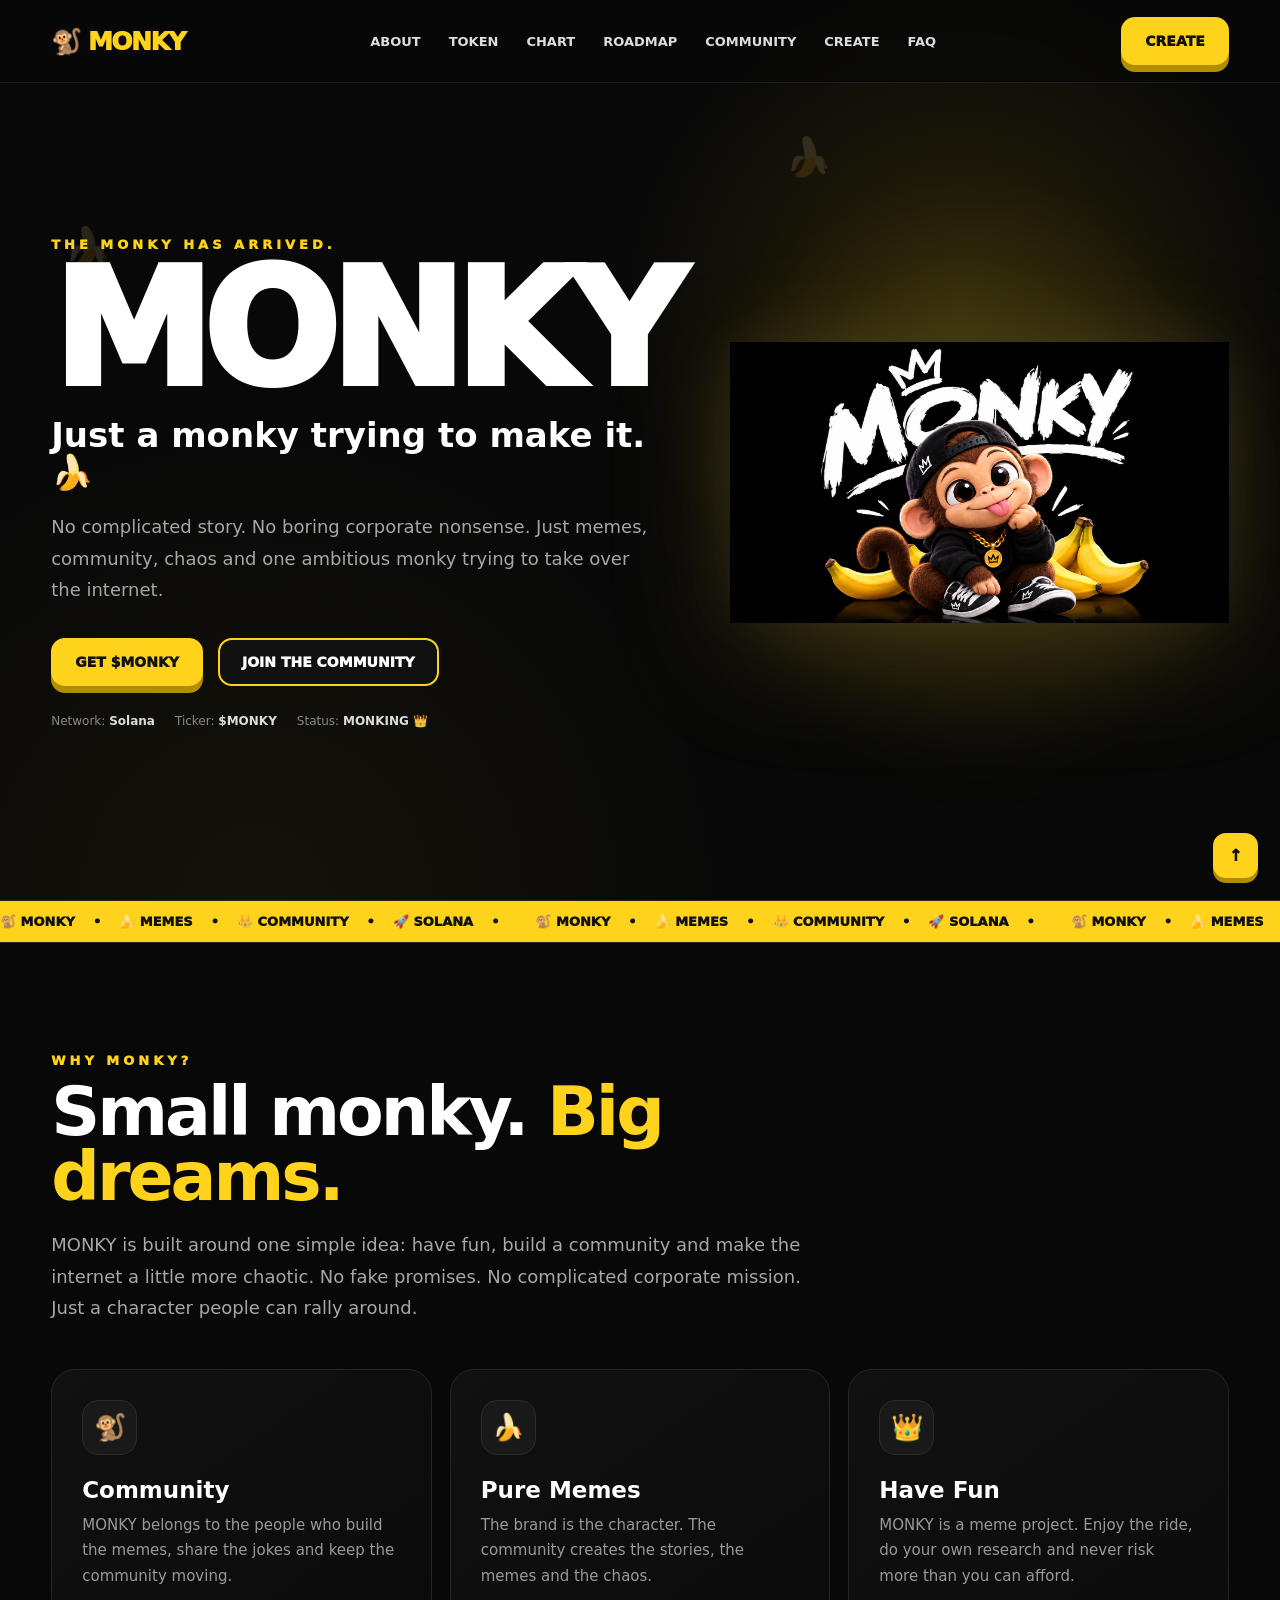
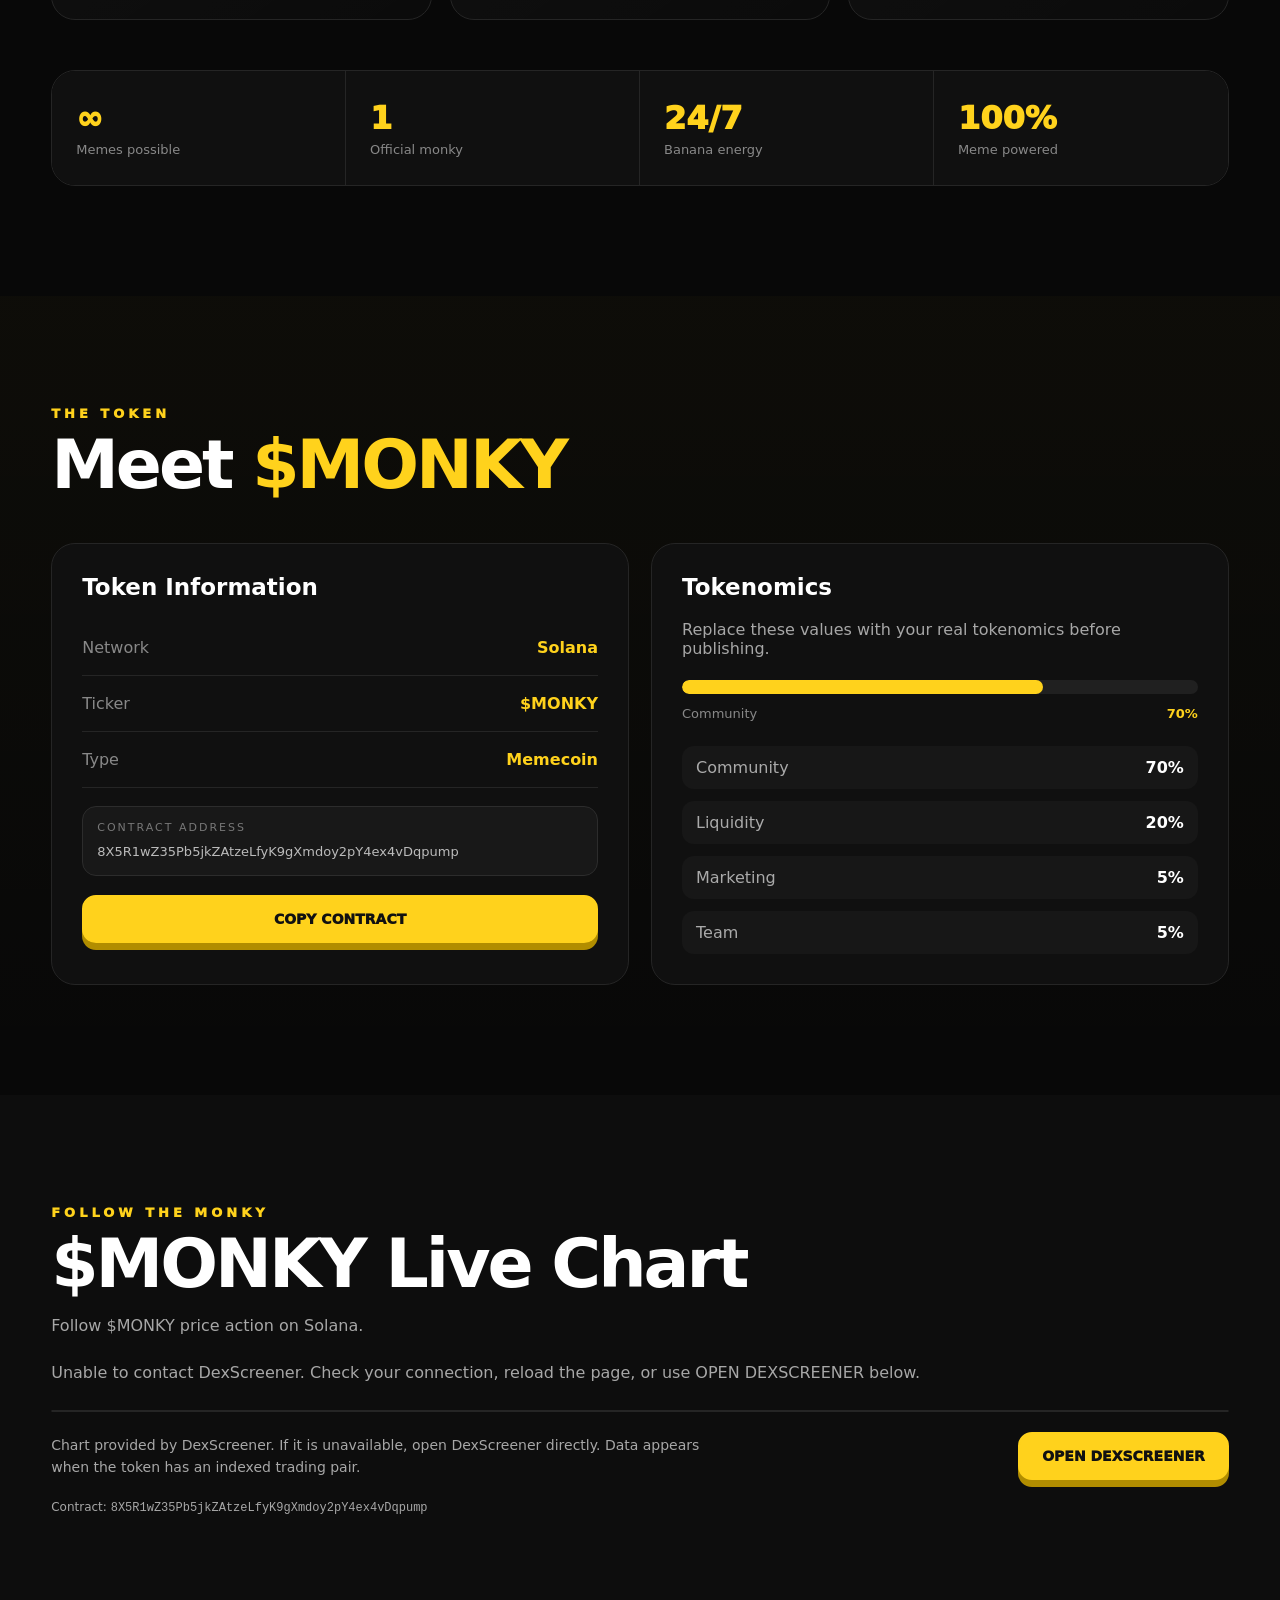
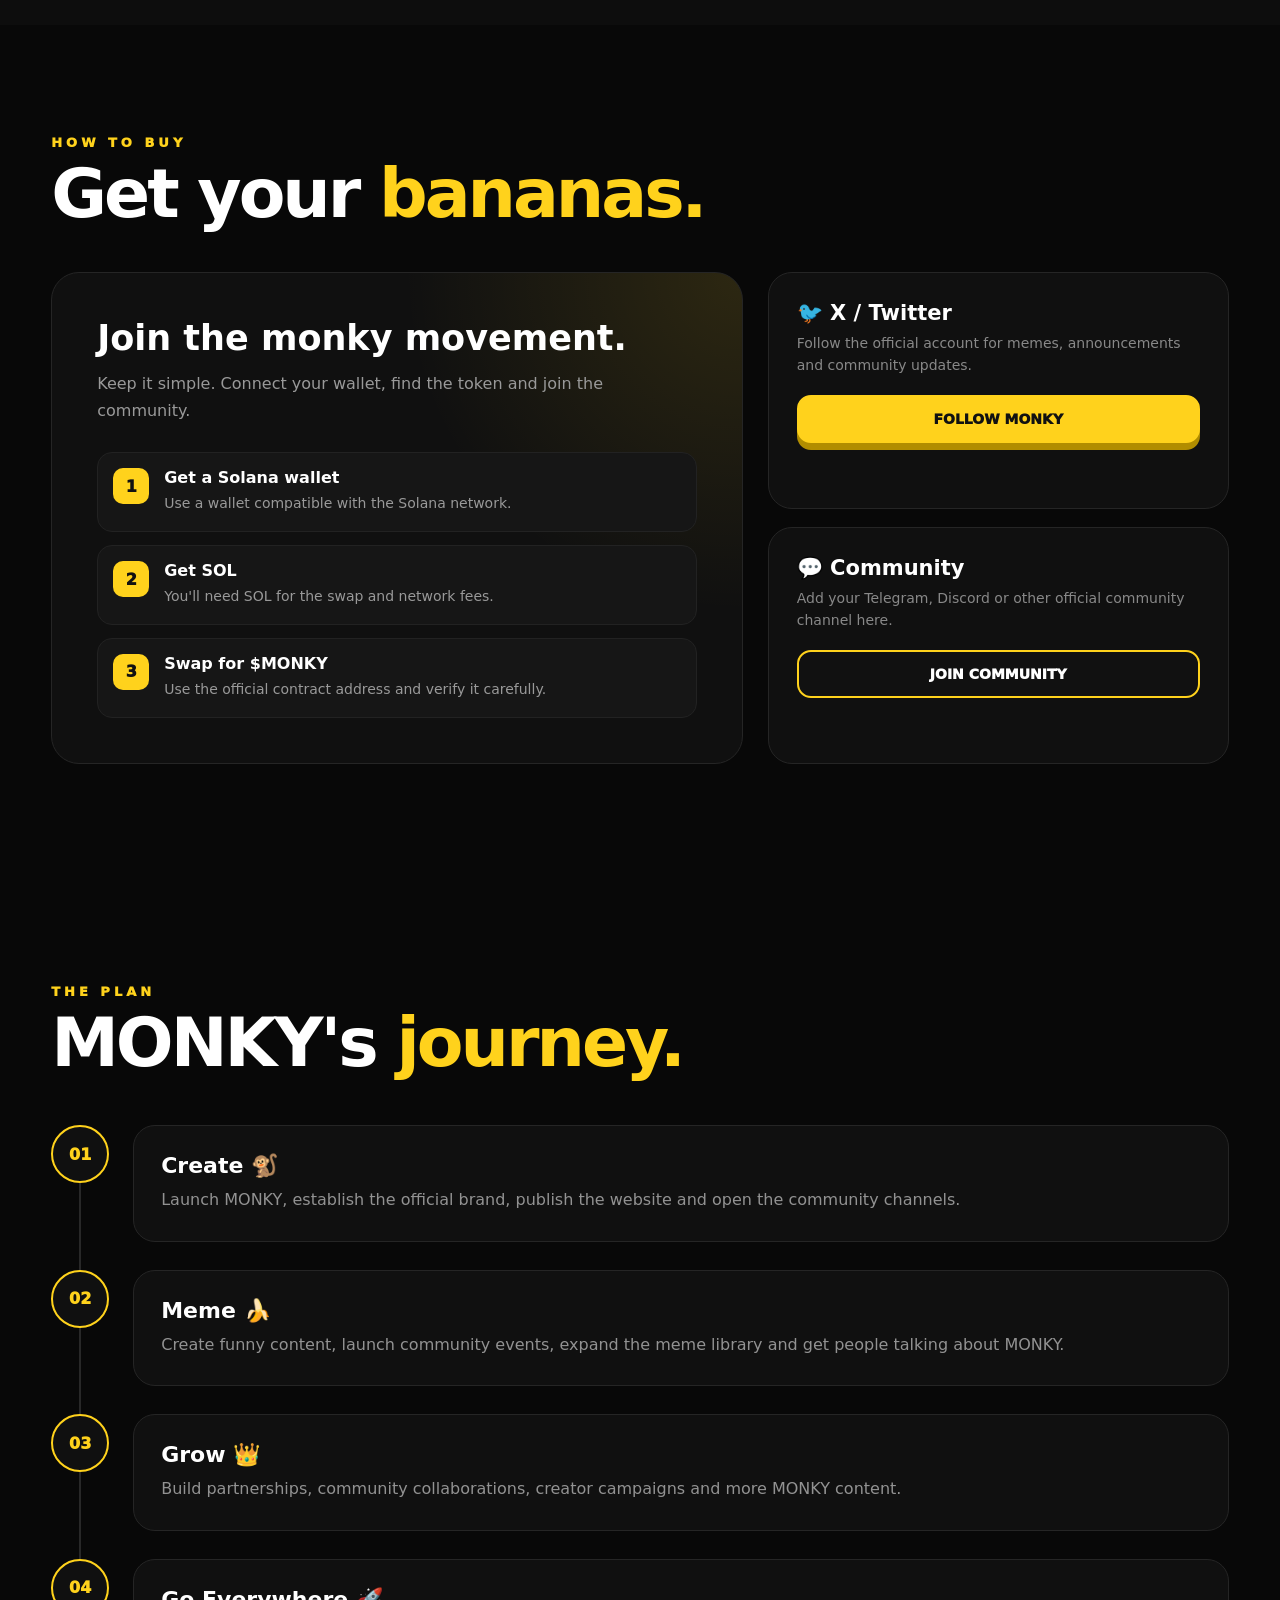
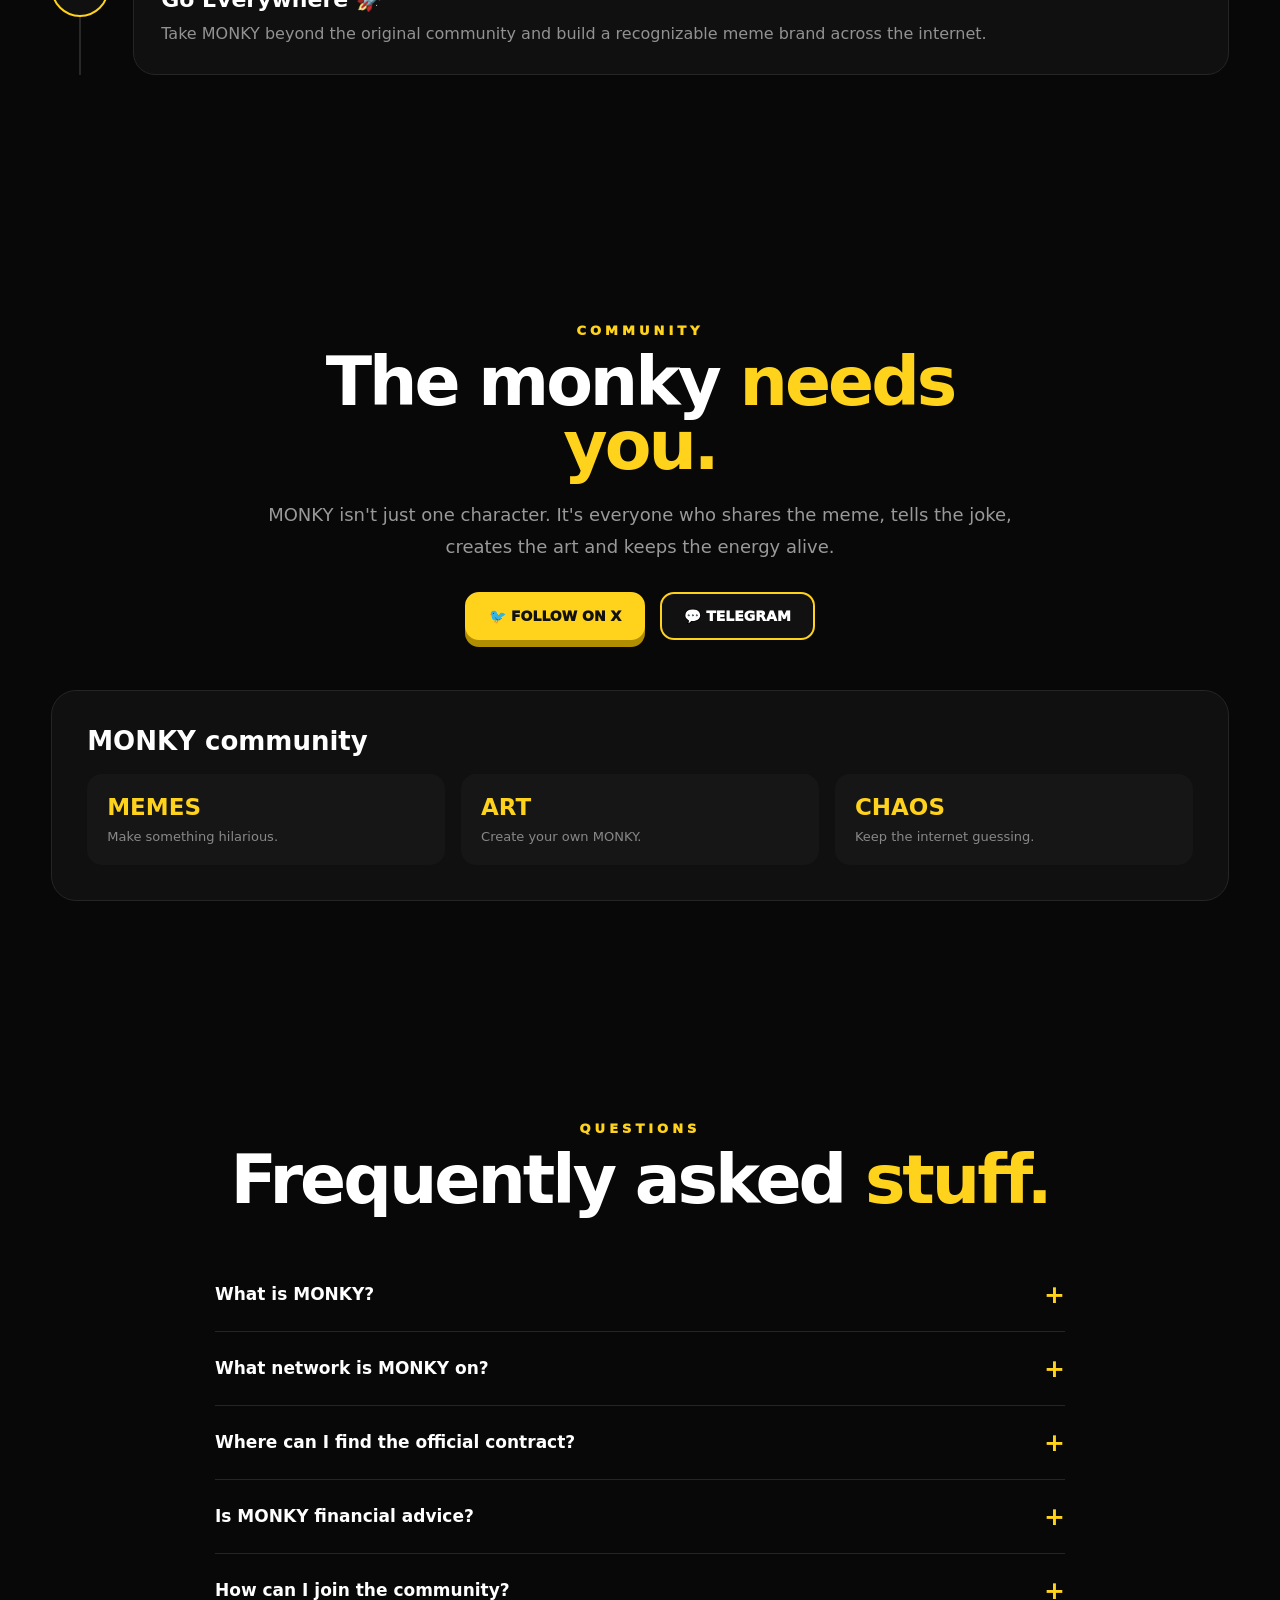
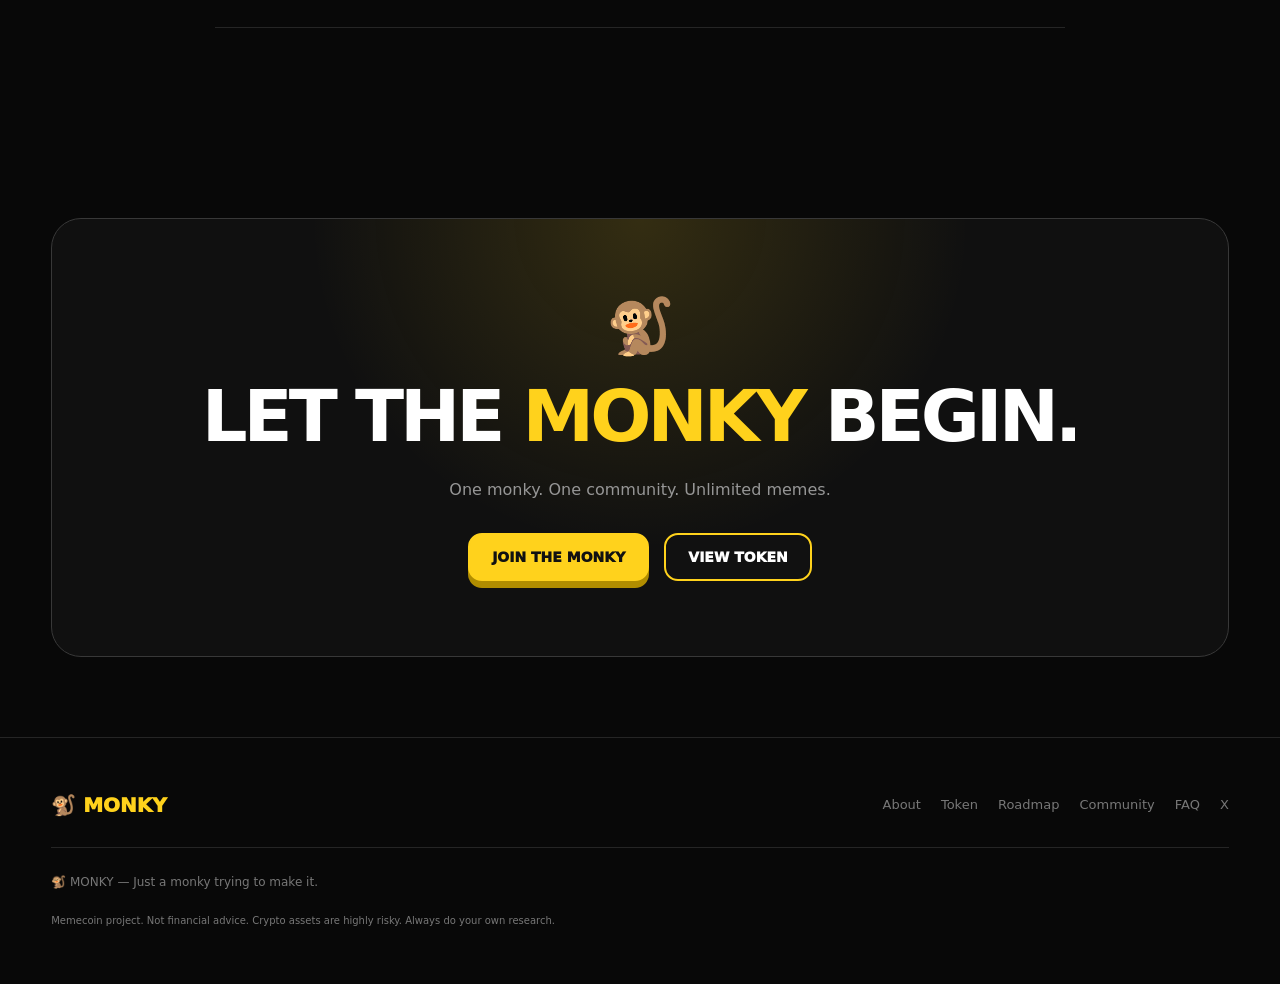
==== commit a2095996: "Add files via upload" ====
--- a/index.html
+++ b/index.html
@@ -361,7 +361,7 @@
           </div>
 
           <div class="contract-address">
-            ADD CONTRACT ADDRESS HERE
+            8X5R1wZ35Pb5jkZAtzeLfyK9gXmdoy2pY4ex4vDqpump
           </div>
 
         </div>
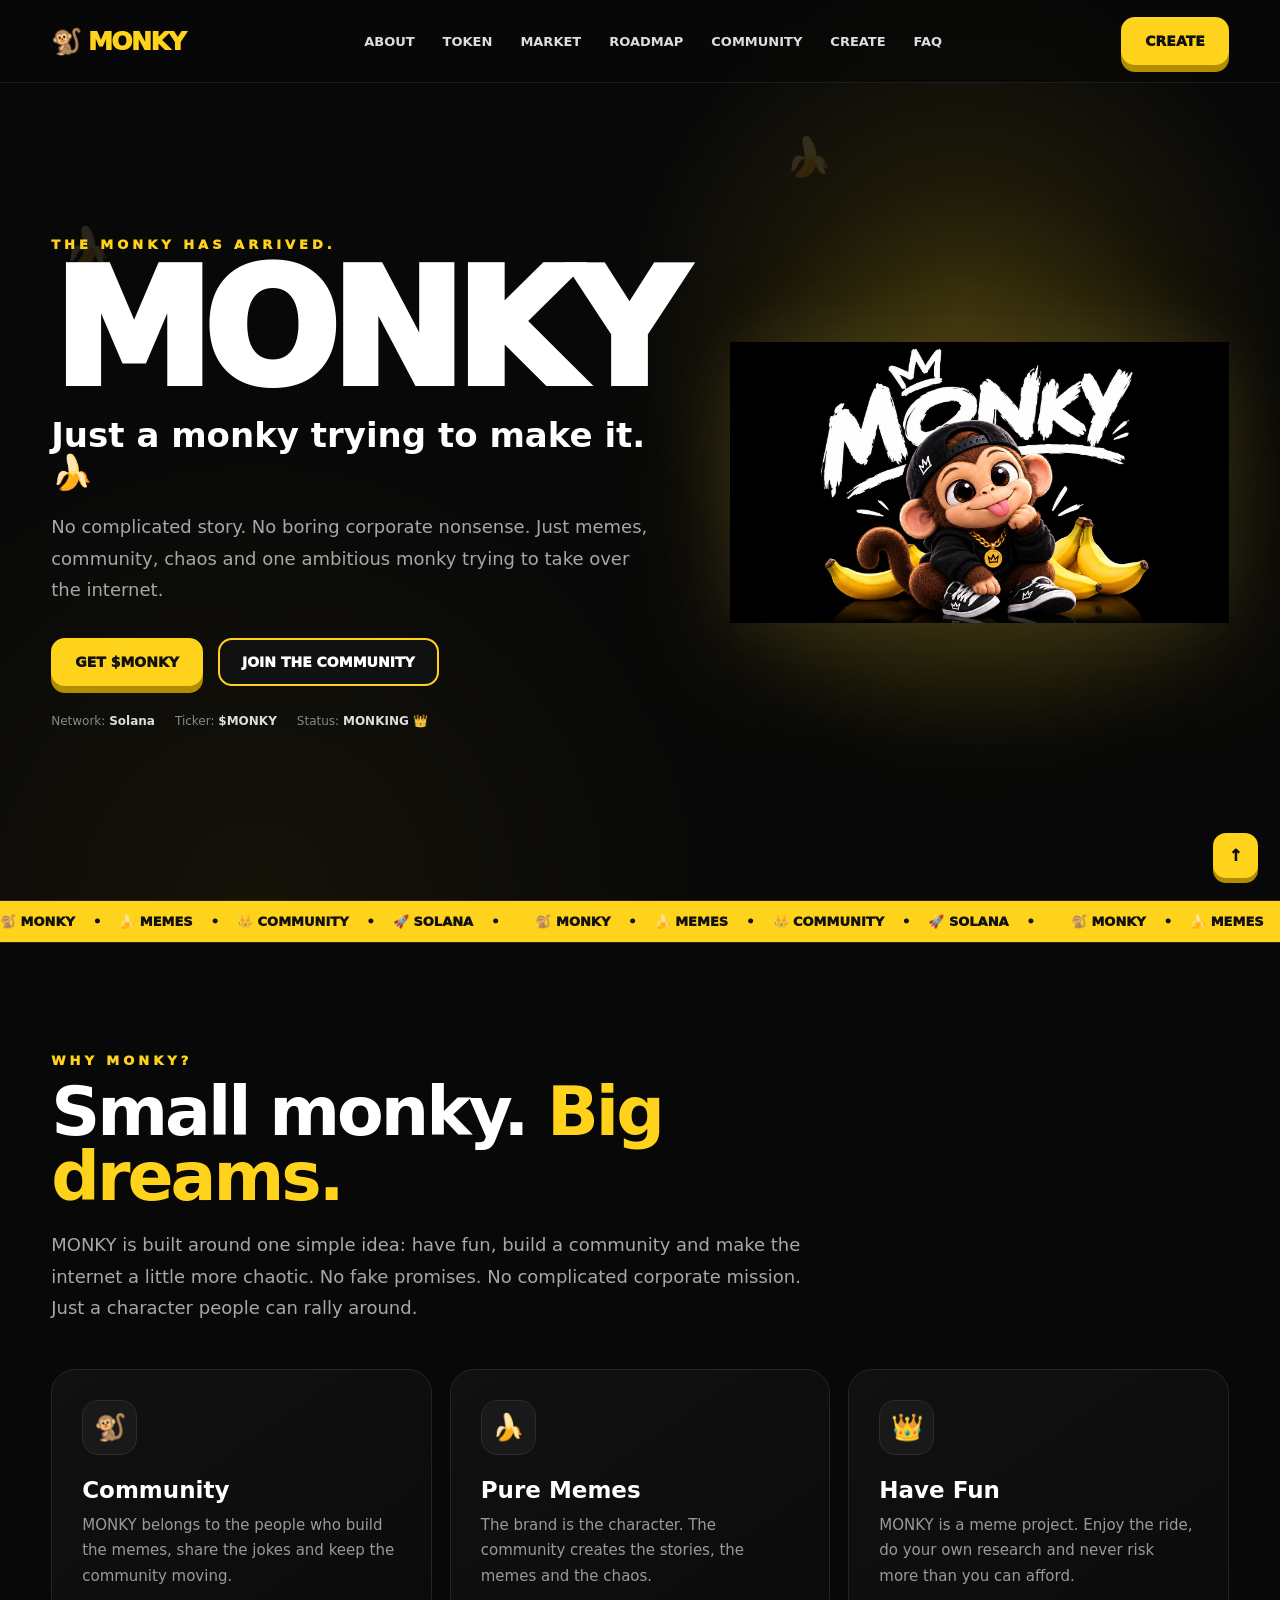
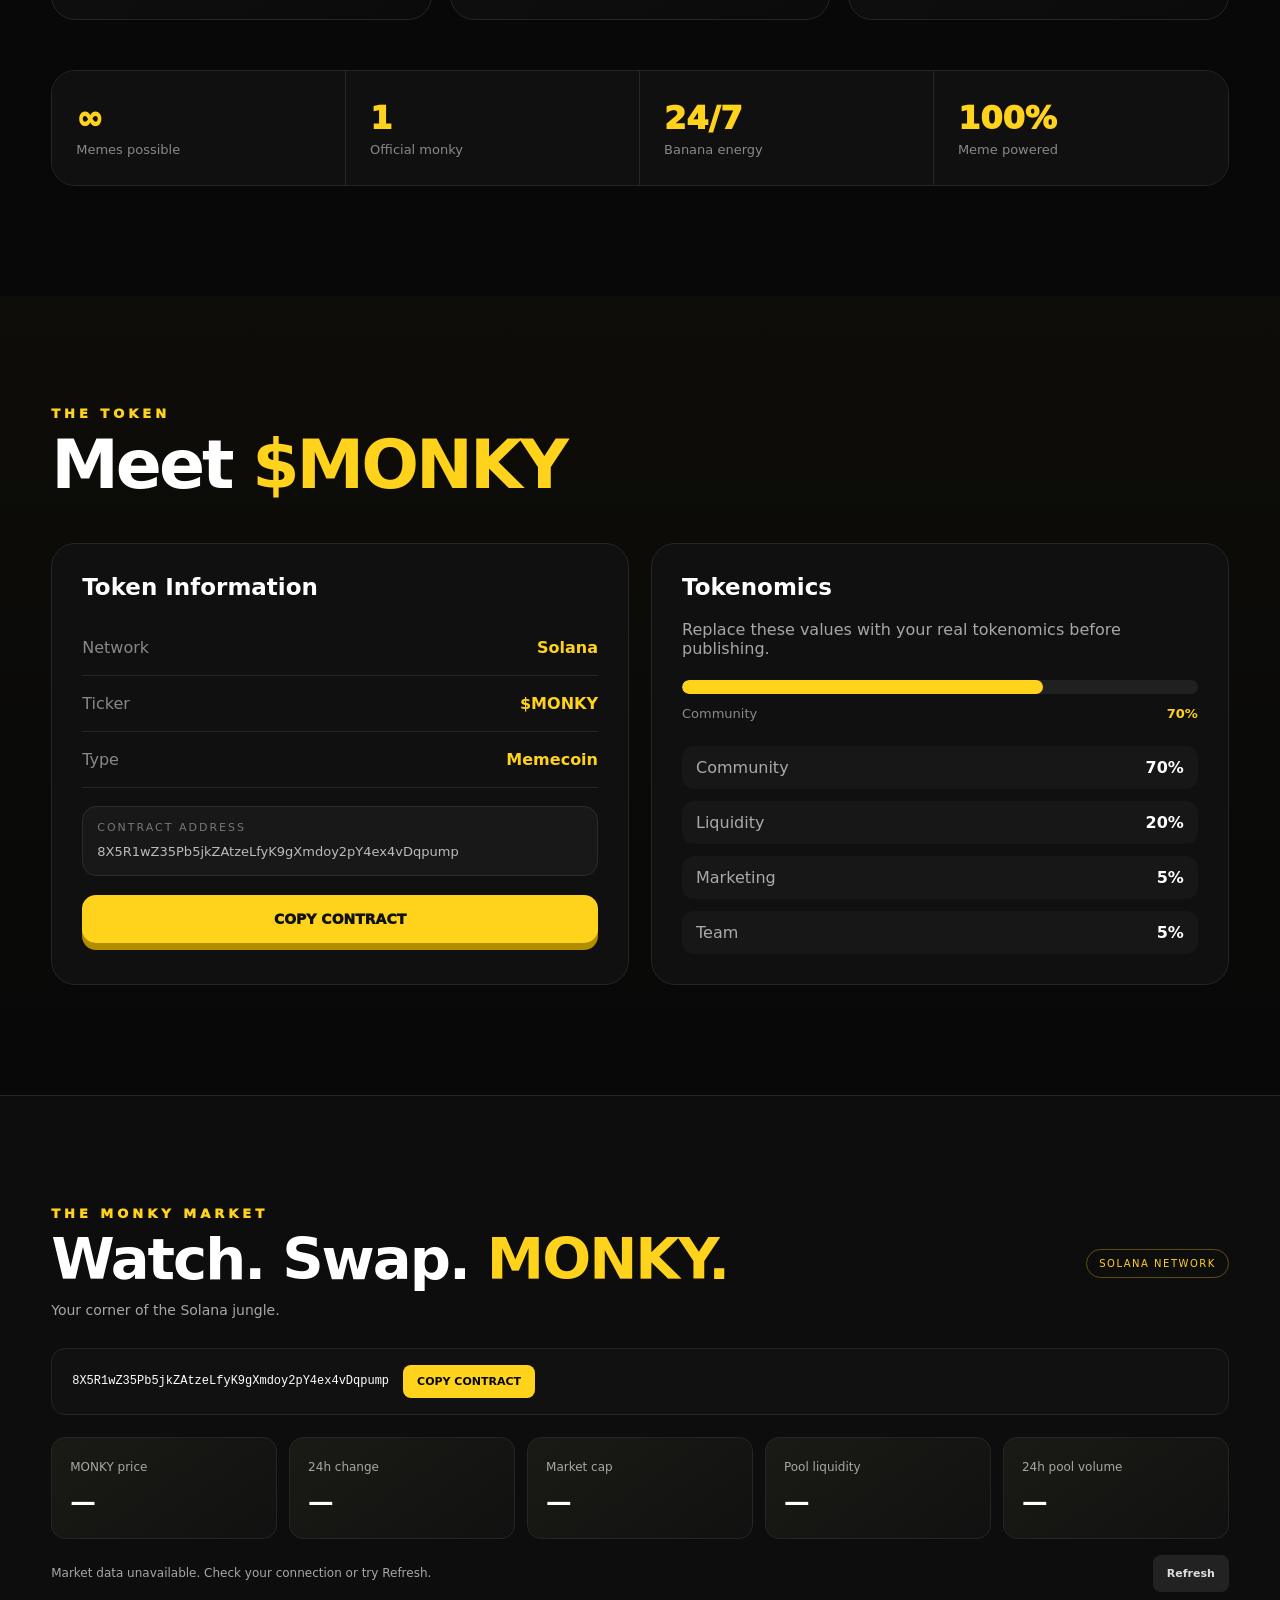
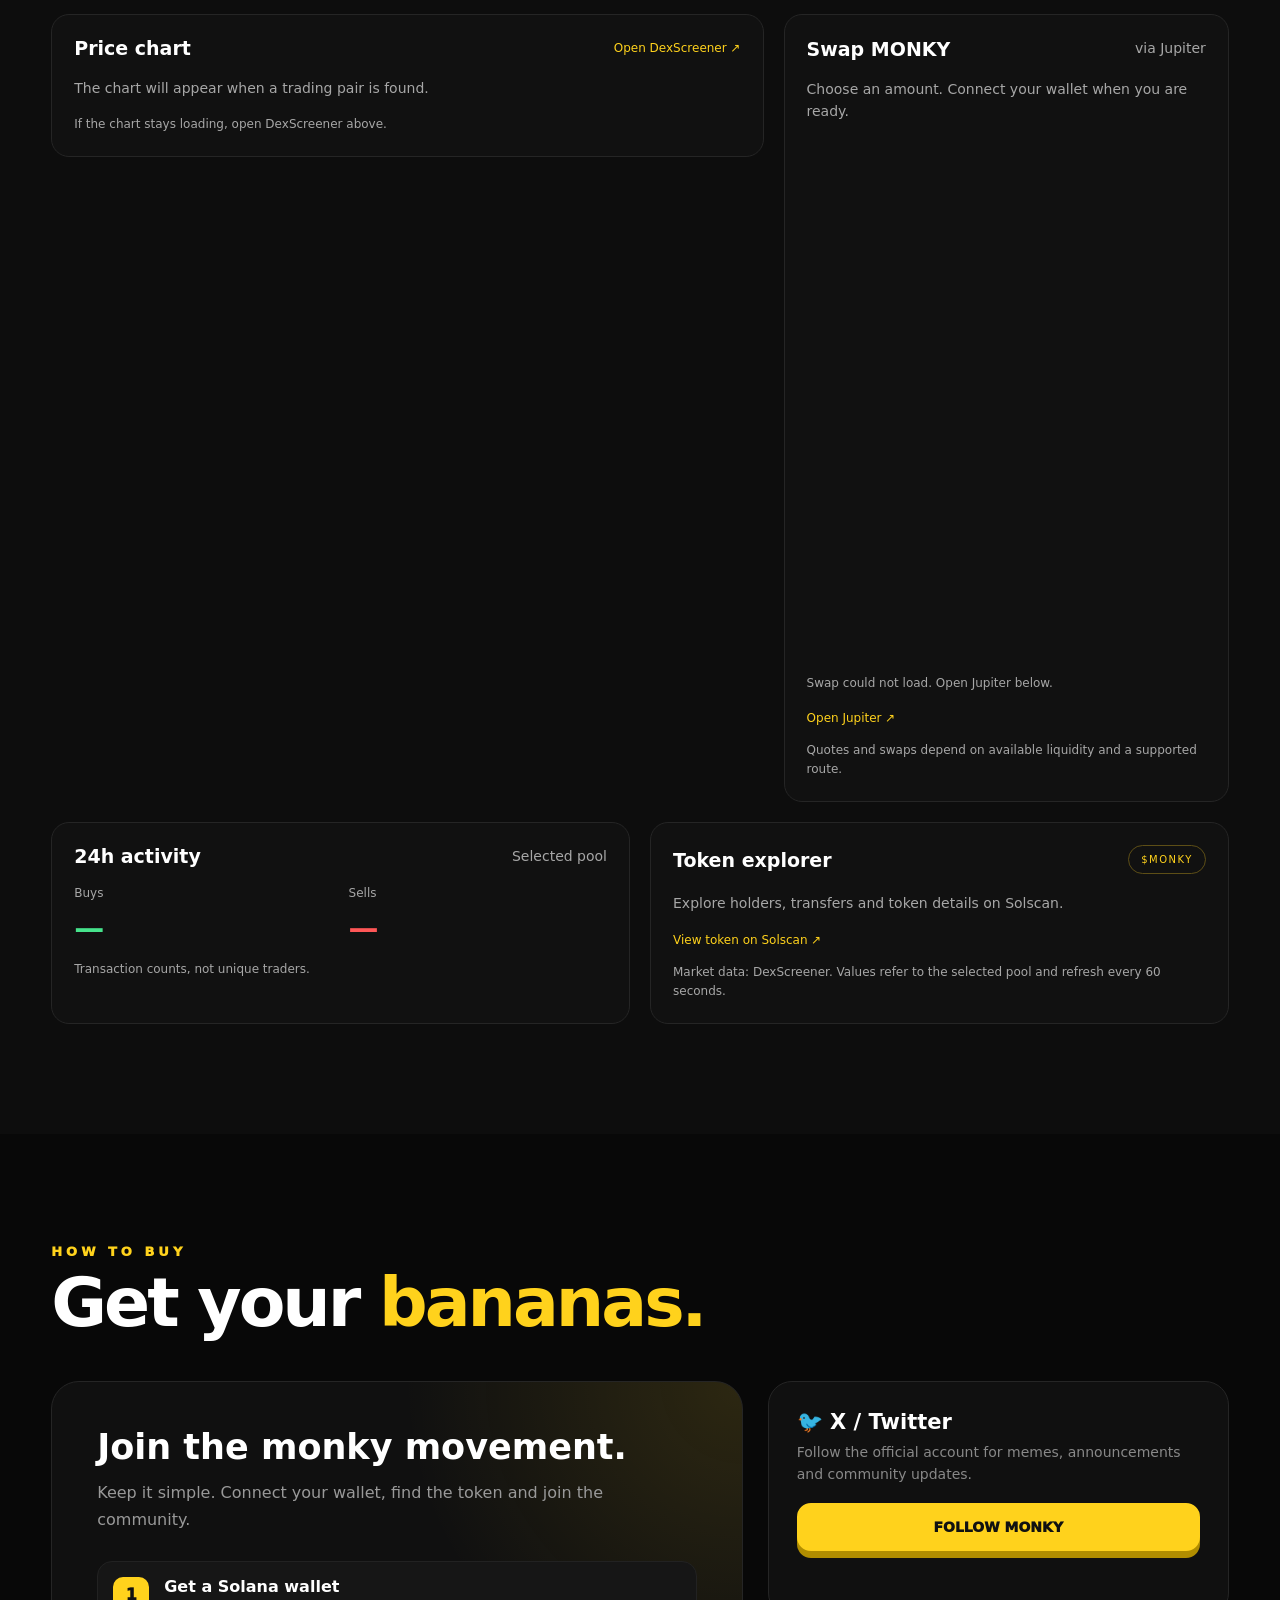
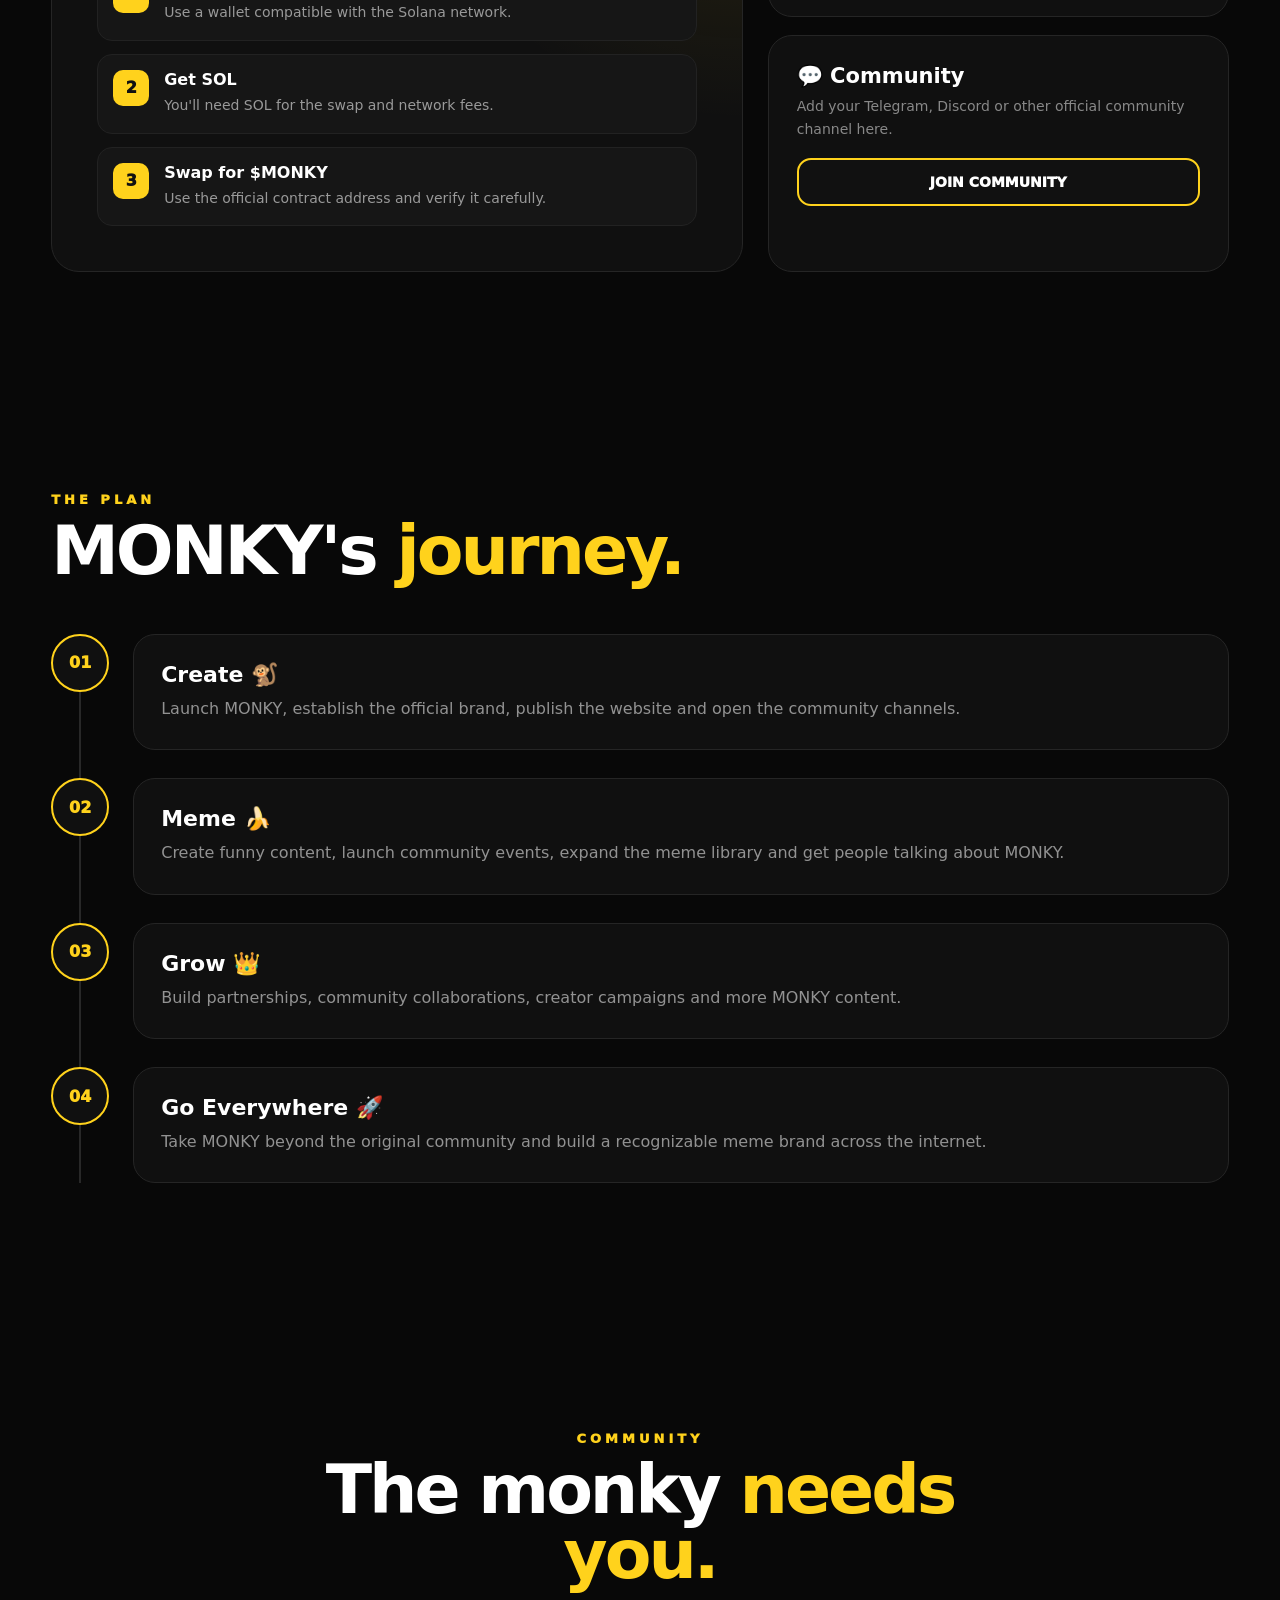
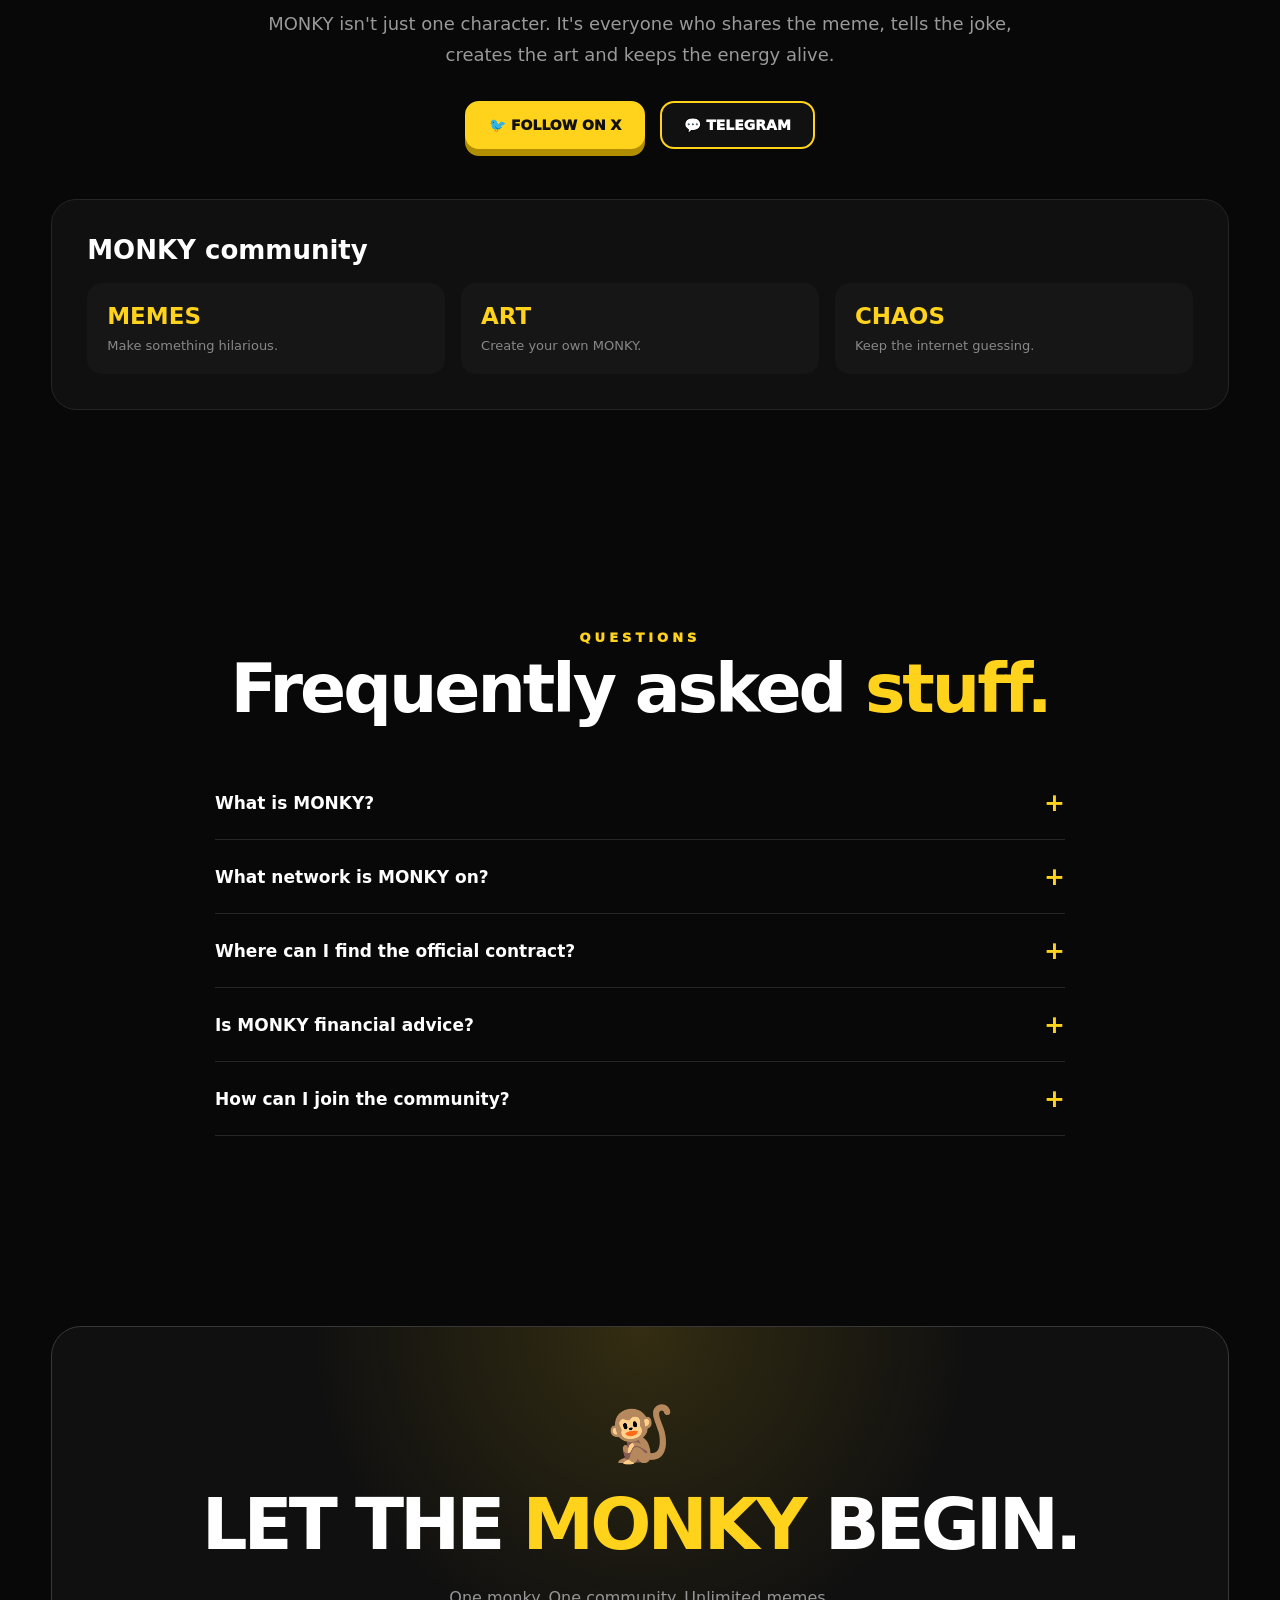
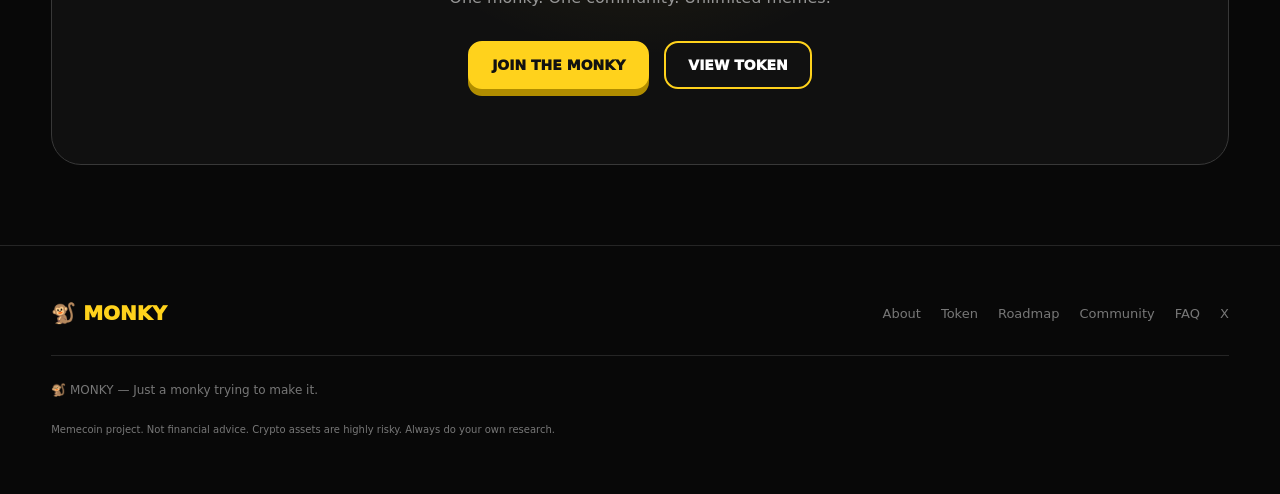
==== commit 027ecb0e: "Add files via upload" ====
--- a/index.html
+++ b/index.html
@@ -1,1262 +1,1221 @@
-<!doctype html>
-<html lang="en">
-<head>
-<meta charset="utf-8">
-<meta name="viewport" content="width=device-width,initial-scale=1">
-
-<title>MONKY — Just a monky trying to make it.</title>
-
-<meta name="description"
-      content="MONKY — memes, community and chaos on Solana. Join the monky movement.">
-
-<meta name="theme-color" content="#ffd21c">
-
-<link rel="stylesheet" href="index.css">
-</head>
-
-<body>
-
-<!-- =======================================================
-     NAVBAR
-======================================================== -->
-
-<nav class="nav">
-
-  <a class="logo" href="#">
-    🐒 <span>MONKY</span>
-  </a>
-
-  <div class="navlinks">
-    <a href="#about">ABOUT</a>
-    <a href="#token">TOKEN</a>
-    <a href="#chart">CHART</a>
-    <a href="#roadmap">ROADMAP</a>
-    <a href="#community">COMMUNITY</a>
-<a href="monky_lab">CREATE</a>
-    <a href="#faq">FAQ</a>
-  </div>
-
-  <div class="nav-actions">
-    <a
-      class="btn"
-      href="monky_lab"
-    
-      rel="noopener">
-      CREATE
-    </a>
-  </div>
-
-</nav>
-
-<!-- =======================================================
-     HERO
-======================================================== -->
-
-<header class="hero">
-
-  <div class="floating one">🍌</div>
-  <div class="floating two">🍌</div>
-  <div class="floating three">🍌</div>
-
-  <div class="container hero-grid">
-
-    <div class="hero-copy reveal">
-
-      <div class="kicker">
-        The monky has arrived.
-      </div>
-
-      <h1>
-        MONKY
-      </h1>
-
-      <div class="hero-tag">
-        Just a monky trying to make it. 🍌
-      </div>
-
-      <p class="hero-description">
-        No complicated story.
-        No boring corporate nonsense.
-        Just memes, community, chaos and one ambitious monky
-        trying to take over the internet.
-      </p>
-
-      <div class="actions">
-
-        <a
-          class="btn"
-          href="#token">
-          GET $MONKY
-        </a>
-
-        <a
-          class="btn dark"
-          href="https://x.com/monkycoinof"
-          target="_blank"
-          rel="noopener">
-          JOIN THE COMMUNITY
-        </a>
-
-      </div>
-
-      <div class="hero-meta">
-
-        <span>
-          Network:
-          <strong>Solana</strong>
-        </span>
-
-        <span>
-          Ticker:
-          <strong>$MONKY</strong>
-        </span>
-
-        <span>
-          Status:
-          <strong>MONKING 👑</strong>
-        </span>
-
-      </div>
-
-    </div>
-
-    <div class="hero-art reveal">
-
-      <div class="hero-glow"></div>
-
-      <img
-        class="heroimg"
-        src="monkycoin.png"
-        alt="MONKY mascot">
-
-    </div>
-
-  </div>
-
-</header>
-
-<!-- =======================================================
-     TICKER
-======================================================== -->
-
-<div class="ticker">
-
-  <div class="ticker-track">
-
-    <div class="ticker-item">
-      🐒 MONKY
-      <span>•</span>
-      🍌 MEMES
-      <span>•</span>
-      👑 COMMUNITY
-      <span>•</span>
-      🚀 SOLANA
-      <span>•</span>
-    </div>
-
-    <div class="ticker-item">
-      🐒 MONKY
-      <span>•</span>
-      🍌 MEMES
-      <span>•</span>
-      👑 COMMUNITY
-      <span>•</span>
-      🚀 SOLANA
-      <span>•</span>
-    </div>
-
-    <div class="ticker-item">
-      🐒 MONKY
-      <span>•</span>
-      🍌 MEMES
-      <span>•</span>
-      👑 COMMUNITY
-      <span>•</span>
-      🚀 SOLANA
-      <span>•</span>
-    </div>
-
-  </div>
-
-</div>
-
-<!-- =======================================================
-     ABOUT
-======================================================== -->
-
-<section id="about">
-
-  <div class="container">
-
-    <div class="about-intro reveal">
-
-      <div class="kicker">
-        Why MONKY?
-      </div>
-
-      <h2 class="title">
-        Small monky.
-        <span class="yellow">
-          Big dreams.
-        </span>
-      </h2>
-
-      <p>
-        MONKY is built around one simple idea:
-        have fun, build a community and make the internet a little
-        more chaotic.
-        No fake promises. No complicated corporate mission.
-        Just a character people can rally around.
-      </p>
-
-    </div>
-
-    <div class="cards">
-
-      <div class="card reveal">
-
-        <div class="card-icon">
-          🐒
-        </div>
-
-        <h3>
-          Community
-        </h3>
-
-        <p>
-          MONKY belongs to the people who build the memes,
-          share the jokes and keep the community moving.
-        </p>
-
-      </div>
-
-      <div class="card reveal">
-
-        <div class="card-icon">
-          🍌
-        </div>
-
-        <h3>
-          Pure Memes
-        </h3>
-
-        <p>
-          The brand is the character.
-          The community creates the stories,
-          the memes and the chaos.
-        </p>
-
-      </div>
-
-      <div class="card reveal">
-
-        <div class="card-icon">
-          👑
-        </div>
-
-        <h3>
-          Have Fun
-        </h3>
-
-        <p>
-          MONKY is a meme project.
-          Enjoy the ride, do your own research
-          and never risk more than you can afford.
-        </p>
-
-      </div>
-
-    </div>
-
-    <div class="stats reveal">
-
-      <div class="stat">
-        <div class="stat-number">
-          ∞
-        </div>
-        <div class="stat-label">
-          Memes possible
-        </div>
-      </div>
-
-      <div class="stat">
-        <div class="stat-number">
-          1
-        </div>
-        <div class="stat-label">
-          Official monky
-        </div>
-      </div>
-
-      <div class="stat">
-        <div class="stat-number">
-          24/7
-        </div>
-        <div class="stat-label">
-          Banana energy
-        </div>
-      </div>
-
-      <div class="stat">
-        <div class="stat-number">
-          100%
-        </div>
-        <div class="stat-label">
-          Meme powered
-        </div>
-      </div>
-
-    </div>
-
-  </div>
-
-</section>
-
-<!-- =======================================================
-     TOKEN
-======================================================== -->
-
-<section id="token" class="token-section">
-
-  <div class="container">
-
-    <div class="kicker reveal">
-      The token
-    </div>
-
-    <h2 class="title reveal">
-      Meet
-      <span class="yellow">
-        $MONKY
-      </span>
-    </h2>
-
-    <div class="token-grid">
-
-      <div class="token-card reveal">
-
-        <h3>
-          Token Information
-        </h3>
-
-        <div class="token-row">
-          <span>Network</span>
-          <strong>Solana</strong>
-        </div>
-
-        <div class="token-row">
-          <span>Ticker</span>
-          <strong>$MONKY</strong>
-        </div>
-
-        <div class="token-row">
-          <span>Type</span>
-          <strong>Memecoin</strong>
-        </div>
-
-        <div class="contract-box">
-
-          <div class="contract-label">
-            Contract Address
-          </div>
-
-          <div class="contract-address">
-            8X5R1wZ35Pb5jkZAtzeLfyK9gXmdoy2pY4ex4vDqpump
-          </div>
-
-        </div>
-
-        <br>
-
-        <a
-          class="btn full"
-          href="#"
-          onclick="copyContract(event)">
-          COPY CONTRACT
-        </a>
-
-      </div>
-
-      <div class="token-card reveal">
-
-        <h3>
-          Tokenomics
-        </h3>
-
-        <p class="muted">
-          Replace these values with your real tokenomics
-          before publishing.
-        </p>
-
-        <div class="tokenomics">
-
-          <div class="progress">
-            <div class="progress-fill"></div>
-          </div>
-
-          <div
-            style="
-              display:flex;
-              justify-content:space-between;
-              font-size:13px;
-              color:#888;
-            ">
-            <span>
-              Community
-            </span>
-            <strong
-              style="color:var(--yellow)">
-              70%
-            </strong>
-          </div>
-
-        </div>
-
-        <div class="tokenomics-list">
-
-          <div class="tokenomics-item">
-            <span>Community</span>
-            <strong>70%</strong>
-          </div>
-
-          <div class="tokenomics-item">
-            <span>Liquidity</span>
-            <strong>20%</strong>
-          </div>
-
-          <div class="tokenomics-item">
-            <span>Marketing</span>
-            <strong>5%</strong>
-          </div>
-
-          <div class="tokenomics-item">
-            <span>Team</span>
-            <strong>5%</strong>
-          </div>
-
-        </div>
-
-      </div>
-
-    </div>
-
-  </div>
-
-</section>
-
-<!-- MONKY LIVE CHART -->
-<section id="chart" aria-labelledby="monky-chart-title">
-  <div class="container">
-    <div class="kicker">FOLLOW THE MONKY</div>
-    <h2 class="title" id="monky-chart-title">$MONKY Live Chart</h2>
-    <p class="monky-chart-description">Follow $MONKY price action on Solana.</p>
-    <p id="monky-chart-status" class="monky-chart-description" role="status">Finding the $MONKY trading pair...</p>
-    <div class="monky-chart-panel">
-      <iframe
-        class="monky-chart-frame"
-        title="$MONKY price chart on DexScreener"
-        id="monky-chart-frame" hidden
-        loading="lazy"
-        referrerpolicy="strict-origin-when-cross-origin"
-        allowfullscreen>
-      </iframe>
-    </div>
-    <div class="monky-chart-footer">
-      <p>Chart provided by DexScreener. If it is unavailable, open DexScreener directly. Data appears when the token has an indexed trading pair.</p>
-      <a id="monky-chart-link" class="btn" href="https://dexscreener.com/solana/8X5R1wZ35Pb5jkZAtzeLfyK9gXmdoy2pY4ex4vDqpump" target="_blank" rel="noopener noreferrer">OPEN DEXSCREENER</a>
-    </div>
-    <p class="monky-chart-contract">Contract: <code>8X5R1wZ35Pb5jkZAtzeLfyK9gXmdoy2pY4ex4vDqpump</code></p>
-  </div>
-</section>
-
-<!-- =======================================================
-     HOW TO BUY
-======================================================== -->
-
-<section>
-
-  <div class="container">
-
-    <div class="kicker reveal">
-      How to buy
-    </div>
-
-    <h2 class="title reveal">
-      Get your
-      <span class="yellow">
-        bananas.
-      </span>
-    </h2>
-
-    <div class="buy-box">
-
-      <div class="buy-main reveal">
-
-        <h3>
-          Join the monky movement.
-        </h3>
-
-        <p>
-          Keep it simple.
-          Connect your wallet, find the token and join
-          the community.
-        </p>
-
-        <div class="buy-steps">
-
-          <div class="buy-step">
-
-            <div class="step-number">
-              1
-            </div>
-
-            <div>
-              <strong>
-                Get a Solana wallet
-              </strong>
-
-              <p style="margin-top:5px;font-size:14px;">
-                Use a wallet compatible with the Solana network.
-              </p>
-            </div>
-
-          </div>
-
-          <div class="buy-step">
-
-            <div class="step-number">
-              2
-            </div>
-
-            <div>
-              <strong>
-                Get SOL
-              </strong>
-
-              <p style="margin-top:5px;font-size:14px;">
-                You'll need SOL for the swap and network fees.
-              </p>
-            </div>
-
-          </div>
-
-          <div class="buy-step">
-
-            <div class="step-number">
-              3
-            </div>
-
-            <div>
-              <strong>
-                Swap for $MONKY
-              </strong>
-
-              <p style="margin-top:5px;font-size:14px;">
-                Use the official contract address and verify it carefully.
-              </p>
-            </div>
-
-          </div>
-
-        </div>
-
-      </div>
-
-      <div class="buy-side">
-
-        <div class="social-card reveal">
-
-          <h4>
-            🐦 X / Twitter
-          </h4>
-
-          <p>
-            Follow the official account for memes,
-            announcements and community updates.
-          </p>
-
-          <a
-            class="btn full"
-            href="https://x.com/monkycoinof"
-            target="_blank"
-            rel="noopener">
-            FOLLOW MONKY
-          </a>
-
-        </div>
-
-        <div class="social-card reveal">
-
-          <h4>
-            💬 Community
-          </h4>
-
-          <p>
-            Add your Telegram, Discord or other official
-            community channel here.
-          </p>
-
-          <a
-            class="btn dark full"
-            href="https://t.me/MonkyCoinOf">
-            JOIN COMMUNITY
-          </a>
-
-        </div>
-
-      </div>
-
-    </div>
-
-  </div>
-
-</section>
-
-<!-- =======================================================
-     ROADMAP
-======================================================== -->
-
-<section id="roadmap">
-
-  <div class="container">
-
-    <div class="kicker reveal">
-      The plan
-    </div>
-
-    <h2 class="title reveal">
-      MONKY's
-      <span class="yellow">
-        journey.
-      </span>
-    </h2>
-
-    <div class="roadmap">
-
-      <div class="roadmap-line"></div>
-
-      <div class="roadmap-item reveal">
-
-        <div class="roadmap-dot">
-          01
-        </div>
-
-        <div class="roadmap-card">
-
-          <h3>
-            Create 🐒
-          </h3>
-
-          <p>
-            Launch MONKY, establish the official brand,
-            publish the website and open the community channels.
-          </p>
-
-        </div>
-
-      </div>
-
-      <div class="roadmap-item reveal">
-
-        <div class="roadmap-dot">
-          02
-        </div>
-
-        <div class="roadmap-card">
-
-          <h3>
-            Meme 🍌
-          </h3>
-
-          <p>
-            Create funny content, launch community events,
-            expand the meme library and get people talking
-            about MONKY.
-          </p>
-
-        </div>
-
-      </div>
-
-      <div class="roadmap-item reveal">
-
-        <div class="roadmap-dot">
-          03
-        </div>
-
-        <div class="roadmap-card">
-
-          <h3>
-            Grow 👑
-          </h3>
-
-          <p>
-            Build partnerships, community collaborations,
-            creator campaigns and more MONKY content.
-          </p>
-
-        </div>
-
-      </div>
-
-      <div class="roadmap-item reveal">
-
-        <div class="roadmap-dot">
-          04
-        </div>
-
-        <div class="roadmap-card">
-
-          <h3>
-            Go Everywhere 🚀
-          </h3>
-
-          <p>
-            Take MONKY beyond the original community and
-            build a recognizable meme brand across the internet.
-          </p>
-
-        </div>
-
-      </div>
-
-    </div>
-
-  </div>
-
-</section>
-
-<!-- =======================================================
-     COMMUNITY
-======================================================== -->
-
-<section id="community" class="community">
-
-  <div class="container">
-
-    <div class="community-content reveal">
-
-      <div class="kicker">
-        Community
-      </div>
-
-      <h2 class="title">
-        The monky
-        <span class="yellow">
-          needs you.
-        </span>
-      </h2>
-
-      <p>
-        MONKY isn't just one character.
-        It's everyone who shares the meme,
-        tells the joke, creates the art and keeps the energy alive.
-      </p>
-
-      <div class="community-buttons">
-
-        <a
-          class="btn"
-          href="https://x.com/monkycoinof"
-          target="_blank"
-          rel="noopener">
-          🐦 FOLLOW ON X
-        </a>
-
-        <a
-          class="btn dark"
-          href="https://t.me/MonkyCoinOf">
-          💬 TELEGRAM
-        </a>
-
-      </div>
-
-    </div>
-
-    <div class="community-panel reveal">
-
-      <h3>
-        MONKY community
-      </h3>
-
-      <div class="community-panel-grid">
-
-        <div class="community-box">
-
-          <strong>
-            MEMES
-          </strong>
-
-          <span>
-            Make something hilarious.
-          </span>
-
-        </div>
-
-        <div class="community-box">
-
-          <strong>
-            ART
-          </strong>
-
-          <span>
-            Create your own MONKY.
-          </span>
-
-        </div>
-
-        <div class="community-box">
-
-          <strong>
-            CHAOS
-          </strong>
-
-          <span>
-            Keep the internet guessing.
-          </span>
-
-        </div>
-
-      </div>
-
-    </div>
-
-  </div>
-
-</section>
-
-<!-- =======================================================
-     FAQ
-======================================================== -->
-
-<section id="faq">
-
-  <div class="container">
-
-    <div style="text-align:center;" class="reveal">
-
-      <div class="kicker">
-        Questions
-      </div>
-
-      <h2 class="title">
-        Frequently asked
-        <span class="yellow">
-          stuff.
-        </span>
-      </h2>
-
-    </div>
-
-    <div class="faq">
-
-      <div class="faq-item reveal">
-
-        <button class="faq-question">
-
-          <span>
-            What is MONKY?
-          </span>
-
-          <span class="faq-icon">
-            +
-          </span>
-
-        </button>
-
-        <div class="faq-answer">
-
-          <p>
-            MONKY is a community-driven memecoin project
-            built around memes, entertainment and internet culture.
-          </p>
-
-        </div>
-
-      </div>
-
-      <div class="faq-item reveal">
-
-        <button class="faq-question">
-
-          <span>
-            What network is MONKY on?
-          </span>
-
-          <span class="faq-icon">
-            +
-          </span>
-
-        </button>
-
-        <div class="faq-answer">
-
-          <p>
-            MONKY is designed for the Solana ecosystem.
-          </p>
-
-        </div>
-
-      </div>
-
-      <div class="faq-item reveal">
-
-        <button class="faq-question">
-
-          <span>
-            Where can I find the official contract?
-          </span>
-
-          <span class="faq-icon">
-            +
-          </span>
-
-        </button>
-
-        <div class="faq-answer">
-
-          <p>
-            Always use the contract address published
-            on the official MONKY channels and verify it
-            before interacting with any token.
-          </p>
-
-        </div>
-
-      </div>
-
-      <div class="faq-item reveal">
-
-        <button class="faq-question">
-
-          <span>
-            Is MONKY financial advice?
-          </span>
-
-          <span class="faq-icon">
-            +
-          </span>
-
-        </button>
-
-        <div class="faq-answer">
-
-          <p>
-            No. MONKY is a meme project.
-            Crypto assets are highly volatile and risky.
-            Always do your own research.
-          </p>
-
-        </div>
-
-      </div>
-
-      <div class="faq-item reveal">
-
-        <button class="faq-question">
-
-          <span>
-            How can I join the community?
-          </span>
-
-          <span class="faq-icon">
-            +
-          </span>
-
-        </button>
-
-        <div class="faq-answer">
-
-          <p>
-            Follow the official X account and use the
-            community links published on this website.
-          </p>
-
-        </div>
-
-      </div>
-
-    </div>
-
-  </div>
-
-</section>
-
-<!-- =======================================================
-     FINAL CTA
-======================================================== -->
-
-<section class="final-cta">
-
-  <div class="container">
-
-    <div class="cta-box reveal">
-
-      <div style="font-size:55px;margin-bottom:15px;">
-        🐒
-      </div>
-
-      <h2>
-        LET THE
-        <span class="yellow">
-          MONKY
-        </span>
-        BEGIN.
-      </h2>
-
-      <p>
-        One monky.
-        One community.
-        Unlimited memes.
-      </p>
-
-      <div class="community-buttons">
-
-        <a
-          class="btn"
-          href="https://x.com/monkycoinof"
-          target="_blank"
-          rel="noopener">
-          JOIN THE MONKY
-        </a>
-
-        <a
-          class="btn dark"
-          href="#token">
-          VIEW TOKEN
-        </a>
-
-      </div>
-
-    </div>
-
-  </div>
-
-</section>
-
-<!-- =======================================================
-     FOOTER
-======================================================== -->
-
-<footer>
-
-  <div class="container">
-
-    <div class="footer-grid">
-
-      <div class="footer-brand">
-        🐒 <span>MONKY</span>
-      </div>
-
-      <div class="footer-links">
-
-        <a href="#about">
-          About
-        </a>
-
-        <a href="#token">
-          Token
-        </a>
-
-        <a href="#roadmap">
-          Roadmap
-        </a>
-
-        <a href="#community">
-          Community
-        </a>
-
-        <a href="#faq">
-          FAQ
-        </a>
-
-        <a
-          href="https://x.com/monkycoinof"
-          target="_blank"
-          rel="noopener">
-          X
-        </a>
-
-      </div>
-
-    </div>
-
-    <div class="footer-bottom">
-
-      🐒 MONKY — Just a monky trying to make it.
-
-      <br><br>
-
-      <small>
-        Memecoin project. Not financial advice.
-        Crypto assets are highly risky.
-        Always do your own research.
-      </small>
-
-    </div>
-
-  </div>
-
-</footer>
-
-<a
-  href="#"
-  class="top"
-  aria-label="Back to top">
-  ↑
-</a>
-
-<!-- =======================================================
-     JAVASCRIPT
-======================================================== -->
-
-<script>
-
-/* =========================================================
-   FAQ
-========================================================= */
-
-document.querySelectorAll(".faq-question").forEach(button => {
-
-  button.addEventListener("click", () => {
-
-    const item = button.parentElement;
-
-    document
-      .querySelectorAll(".faq-item")
-      .forEach(other => {
-
-        if(other !== item){
-          other.classList.remove("active");
-        }
-
-      });
-
-    item.classList.toggle("active");
-
-  });
-
-});
-
-/* =========================================================
-   COPY CONTRACT
-========================================================= */
-
-function copyContract(event){
-
-  event.preventDefault();
-
-  const address =
-    document.querySelector(".contract-address").textContent.trim();
-
-  if(
-    !address ||
-    address === "ADD CONTRACT ADDRESS HERE"
-  ){
-    alert("Add your real contract address first.");
-    return;
-  }
-
-  navigator.clipboard.writeText(address)
-    .then(() => {
-
-      alert("Contract address copied!");
-
-    })
-    .catch(() => {
-
-      alert("Could not copy the contract address.");
-
-    });
-
-}
-
-/* =========================================================
-   SCROLL REVEAL
-========================================================= */
-
-const observer =
-  new IntersectionObserver(
-    entries => {
-
-      entries.forEach(entry => {
-
-        if(entry.isIntersecting){
-
-          entry.target.classList.add("show");
-
-          observer.unobserve(entry.target);
-
-        }
-
-      });
-
-    },
-    {
-      threshold:.12
-    }
-  );
-
-document
-  .querySelectorAll(".reveal")
-  .forEach(el => observer.observe(el));
-
-/* =========================================================
-   NAVBAR SCROLL
-========================================================= */
-
-window.addEventListener("scroll", () => {
-
-  const nav =
-    document.querySelector(".nav");
-
-  if(window.scrollY > 30){
-
-    nav.style.background =
-      "rgba(8,8,8,.94)";
-
-  }else{
-
-    nav.style.background =
-      "rgba(8,8,8,.76)";
-
-  }
-
-});
-
-</script>
-
-<script>
-(async function () {
-  const token = '8X5R1wZ35Pb5jkZAtzeLfyK9gXmdoy2pY4ex4vDqpump';
-  const status = document.getElementById('monky-chart-status');
-  const frame = document.getElementById('monky-chart-frame');
-  const controller = new AbortController();
-  const timeout = setTimeout(() => controller.abort(), 15000);
-  try {
-    const response = await fetch('https://api.dexscreener.com/token-pairs/v1/solana/' + token, {signal: controller.signal});
-    if (!response.ok) throw new Error('Pair lookup failed');
-    const data = await response.json();
-    if (!Array.isArray(data)) throw new Error('Invalid pair response');
-    const pairs = data.filter(pair => pair.chainId === 'solana' &&
-      pair.baseToken?.address === token && /^[1-9A-HJ-NP-Za-km-z]{32,44}$/.test(pair.pairAddress));
-    pairs.sort((a, b) => (Number(b.liquidity?.usd) || 0) - (Number(a.liquidity?.usd) || 0) ||
-      (Number(b.volume?.h24) || 0) - (Number(a.volume?.h24) || 0));
-    if (!pairs.length) {
-      status.textContent = 'DexScreener has no indexed trading pair for $MONKY yet. Check again later or open DexScreener directly.';
-      return;
-    }
-    const url = 'https://dexscreener.com/solana/' + pairs[0].pairAddress;
-    document.getElementById('monky-chart-link').href = url;
-    frame.src = url + '?embed=1&loadChartSettings=0&trades=0&info=0&chartLeftToolbar=0&chartTheme=dark&theme=dark&chartStyle=1&interval=15';
-    frame.hidden = false;
-    status.textContent = 'Trading pair found. If the chart keeps loading, use OPEN DEXSCREENER below.';
-  } catch (error) {
-    status.textContent = 'Unable to contact DexScreener. Check your connection, reload the page, or use OPEN DEXSCREENER below.';
-  } finally {
-    clearTimeout(timeout);
-  }
-})();
-</script>
-</body>
-</html>
+<!doctype html>
+<html lang="en">
+<head>
+<meta charset="utf-8">
+<meta name="viewport" content="width=device-width,initial-scale=1">
+
+<title>MONKY — Just a monky trying to make it.</title>
+
+<meta name="description"
+      content="MONKY — memes, community and chaos on Solana. Join the monky movement.">
+
+<meta name="theme-color" content="#ffd21c">
+
+<link rel="stylesheet" href="index.css">
+</head>
+
+<body>
+
+<!-- =======================================================
+     NAVBAR
+======================================================== -->
+
+<nav class="nav">
+
+  <a class="logo" href="#">
+    🐒 <span>MONKY</span>
+  </a>
+
+  <div class="navlinks">
+    <a href="#about">ABOUT</a>
+    <a href="#token">TOKEN</a>
+    <a href="#chart">MARKET</a>
+    <a href="#roadmap">ROADMAP</a>
+    <a href="#community">COMMUNITY</a>
+<a href="monky_lab">CREATE</a>
+    <a href="#faq">FAQ</a>
+  </div>
+
+  <div class="nav-actions">
+    <a
+      class="btn"
+      href="monky_lab"
+    
+      rel="noopener">
+      CREATE
+    </a>
+  </div>
+
+</nav>
+
+<!-- =======================================================
+     HERO
+======================================================== -->
+
+<header class="hero">
+
+  <div class="floating one">🍌</div>
+  <div class="floating two">🍌</div>
+  <div class="floating three">🍌</div>
+
+  <div class="container hero-grid">
+
+    <div class="hero-copy reveal">
+
+      <div class="kicker">
+        The monky has arrived.
+      </div>
+
+      <h1>
+        MONKY
+      </h1>
+
+      <div class="hero-tag">
+        Just a monky trying to make it. 🍌
+      </div>
+
+      <p class="hero-description">
+        No complicated story.
+        No boring corporate nonsense.
+        Just memes, community, chaos and one ambitious monky
+        trying to take over the internet.
+      </p>
+
+      <div class="actions">
+
+        <a
+          class="btn"
+          href="#token">
+          GET $MONKY
+        </a>
+
+        <a
+          class="btn dark"
+          href="https://x.com/monkycoinof"
+          target="_blank"
+          rel="noopener">
+          JOIN THE COMMUNITY
+        </a>
+
+      </div>
+
+      <div class="hero-meta">
+
+        <span>
+          Network:
+          <strong>Solana</strong>
+        </span>
+
+        <span>
+          Ticker:
+          <strong>$MONKY</strong>
+        </span>
+
+        <span>
+          Status:
+          <strong>MONKING 👑</strong>
+        </span>
+
+      </div>
+
+    </div>
+
+    <div class="hero-art reveal">
+
+      <div class="hero-glow"></div>
+
+      <img
+        class="heroimg"
+        src="monkycoin.png"
+        alt="MONKY mascot">
+
+    </div>
+
+  </div>
+
+</header>
+
+<!-- =======================================================
+     TICKER
+======================================================== -->
+
+<div class="ticker">
+
+  <div class="ticker-track">
+
+    <div class="ticker-item">
+      🐒 MONKY
+      <span>•</span>
+      🍌 MEMES
+      <span>•</span>
+      👑 COMMUNITY
+      <span>•</span>
+      🚀 SOLANA
+      <span>•</span>
+    </div>
+
+    <div class="ticker-item">
+      🐒 MONKY
+      <span>•</span>
+      🍌 MEMES
+      <span>•</span>
+      👑 COMMUNITY
+      <span>•</span>
+      🚀 SOLANA
+      <span>•</span>
+    </div>
+
+    <div class="ticker-item">
+      🐒 MONKY
+      <span>•</span>
+      🍌 MEMES
+      <span>•</span>
+      👑 COMMUNITY
+      <span>•</span>
+      🚀 SOLANA
+      <span>•</span>
+    </div>
+
+  </div>
+
+</div>
+
+<!-- =======================================================
+     ABOUT
+======================================================== -->
+
+<section id="about">
+
+  <div class="container">
+
+    <div class="about-intro reveal">
+
+      <div class="kicker">
+        Why MONKY?
+      </div>
+
+      <h2 class="title">
+        Small monky.
+        <span class="yellow">
+          Big dreams.
+        </span>
+      </h2>
+
+      <p>
+        MONKY is built around one simple idea:
+        have fun, build a community and make the internet a little
+        more chaotic.
+        No fake promises. No complicated corporate mission.
+        Just a character people can rally around.
+      </p>
+
+    </div>
+
+    <div class="cards">
+
+      <div class="card reveal">
+
+        <div class="card-icon">
+          🐒
+        </div>
+
+        <h3>
+          Community
+        </h3>
+
+        <p>
+          MONKY belongs to the people who build the memes,
+          share the jokes and keep the community moving.
+        </p>
+
+      </div>
+
+      <div class="card reveal">
+
+        <div class="card-icon">
+          🍌
+        </div>
+
+        <h3>
+          Pure Memes
+        </h3>
+
+        <p>
+          The brand is the character.
+          The community creates the stories,
+          the memes and the chaos.
+        </p>
+
+      </div>
+
+      <div class="card reveal">
+
+        <div class="card-icon">
+          👑
+        </div>
+
+        <h3>
+          Have Fun
+        </h3>
+
+        <p>
+          MONKY is a meme project.
+          Enjoy the ride, do your own research
+          and never risk more than you can afford.
+        </p>
+
+      </div>
+
+    </div>
+
+    <div class="stats reveal">
+
+      <div class="stat">
+        <div class="stat-number">
+          ∞
+        </div>
+        <div class="stat-label">
+          Memes possible
+        </div>
+      </div>
+
+      <div class="stat">
+        <div class="stat-number">
+          1
+        </div>
+        <div class="stat-label">
+          Official monky
+        </div>
+      </div>
+
+      <div class="stat">
+        <div class="stat-number">
+          24/7
+        </div>
+        <div class="stat-label">
+          Banana energy
+        </div>
+      </div>
+
+      <div class="stat">
+        <div class="stat-number">
+          100%
+        </div>
+        <div class="stat-label">
+          Meme powered
+        </div>
+      </div>
+
+    </div>
+
+  </div>
+
+</section>
+
+<!-- =======================================================
+     TOKEN
+======================================================== -->
+
+<section id="token" class="token-section">
+
+  <div class="container">
+
+    <div class="kicker reveal">
+      The token
+    </div>
+
+    <h2 class="title reveal">
+      Meet
+      <span class="yellow">
+        $MONKY
+      </span>
+    </h2>
+
+    <div class="token-grid">
+
+      <div class="token-card reveal">
+
+        <h3>
+          Token Information
+        </h3>
+
+        <div class="token-row">
+          <span>Network</span>
+          <strong>Solana</strong>
+        </div>
+
+        <div class="token-row">
+          <span>Ticker</span>
+          <strong>$MONKY</strong>
+        </div>
+
+        <div class="token-row">
+          <span>Type</span>
+          <strong>Memecoin</strong>
+        </div>
+
+        <div class="contract-box">
+
+          <div class="contract-label">
+            Contract Address
+          </div>
+
+          <div class="contract-address">
+      8X5R1wZ35Pb5jkZAtzeLfyK9gXmdoy2pY4ex4vDqpump
+          </div>
+
+        </div>
+
+        <br>
+
+        <a
+          class="btn full"
+          href="#"
+          onclick="copyContract(event)">
+          COPY CONTRACT
+        </a>
+
+      </div>
+
+      <div class="token-card reveal">
+
+        <h3>
+          Tokenomics
+        </h3>
+
+        <p class="muted">
+          Replace these values with your real tokenomics
+          before publishing.
+        </p>
+
+        <div class="tokenomics">
+
+          <div class="progress">
+            <div class="progress-fill"></div>
+          </div>
+
+          <div
+            style="
+              display:flex;
+              justify-content:space-between;
+              font-size:13px;
+              color:#888;
+            ">
+            <span>
+              Community
+            </span>
+            <strong
+              style="color:var(--yellow)">
+              70%
+            </strong>
+          </div>
+
+        </div>
+
+        <div class="tokenomics-list">
+
+          <div class="tokenomics-item">
+            <span>Community</span>
+            <strong>70%</strong>
+          </div>
+
+          <div class="tokenomics-item">
+            <span>Liquidity</span>
+            <strong>20%</strong>
+          </div>
+
+          <div class="tokenomics-item">
+            <span>Marketing</span>
+            <strong>5%</strong>
+          </div>
+
+          <div class="tokenomics-item">
+            <span>Team</span>
+            <strong>5%</strong>
+          </div>
+
+        </div>
+
+      </div>
+
+    </div>
+
+  </div>
+
+</section>
+
+<!-- MONKY LIVE CHART -->
+<section id="chart" class="market" aria-labelledby="market-title">
+  <div class="container">
+    <div class="market-heading"><div><div class="kicker">THE MONKY MARKET</div><h2 class="title" id="market-title">Watch. Swap. <span class="yellow">MONKY.</span></h2><p class="market-muted">Your corner of the Solana jungle.</p></div><span class="market-badge">SOLANA NETWORK</span></div>
+    <div class="market-contract"><code>8X5R1wZ35Pb5jkZAtzeLfyK9gXmdoy2pY4ex4vDqpump</code><button type="button" id="market-copy">COPY CONTRACT</button><span id="market-copy-status" role="status"></span></div>
+    <div class="market-metrics" aria-label="Market statistics"><div class="market-metric"><span>MONKY price</span><strong id="market-price">—</strong></div><div class="market-metric"><span>24h change</span><strong id="market-change">—</strong></div><div class="market-metric"><span>Market cap</span><strong id="market-cap">—</strong></div><div class="market-metric"><span>Pool liquidity</span><strong id="market-liquidity">—</strong></div><div class="market-metric"><span>24h pool volume</span><strong id="market-volume">—</strong></div></div>
+    <div class="market-update"><p id="market-status" role="status">Looking up market data...</p><button type="button" id="market-refresh">Refresh</button></div>
+    <div class="market-grid">
+      <article class="market-card"><div class="market-card-head"><h3>Price chart</h3><a id="monky-chart-link" href="https://dexscreener.com/solana/8X5R1wZ35Pb5jkZAtzeLfyK9gXmdoy2pY4ex4vDqpump" target="_blank" rel="noopener noreferrer">Open DexScreener ↗</a></div><p id="monky-chart-status" class="market-muted">The chart will appear when a trading pair is found.</p><iframe id="monky-chart-frame" class="monky-chart-frame" title="$MONKY price chart" hidden loading="lazy" referrerpolicy="strict-origin-when-cross-origin" allowfullscreen></iframe><p class="market-note">If the chart stays loading, open DexScreener above.</p></article>
+      <article class="market-card market-swap"><div class="market-card-head"><h3>Swap MONKY</h3><span class="market-muted">via Jupiter</span></div><p class="market-muted">Choose an amount. Connect your wallet when you are ready.</p><div id="jupiter-plugin"></div><p id="swap-status" role="status" class="market-note">Loading swap...</p><a class="market-external" href="https://jup.ag/swap/So11111111111111111111111111111111111111112-8X5R1wZ35Pb5jkZAtzeLfyK9gXmdoy2pY4ex4vDqpump" target="_blank" rel="noopener noreferrer">Open Jupiter ↗</a><p class="market-note">Quotes and swaps depend on available liquidity and a supported route.</p></article>
+    </div>
+    <div class="market-bottom"><article class="market-card"><div class="market-card-head"><h3>24h activity</h3><span class="market-muted">Selected pool</span></div><div class="market-activity"><div><span>Buys</span><strong id="market-buys">—</strong></div><div><span>Sells</span><strong id="market-sells">—</strong></div></div><p class="market-note">Transaction counts, not unique traders.</p></article><article class="market-card"><div class="market-card-head"><h3>Token explorer</h3><span class="market-badge">$MONKY</span></div><p class="market-muted">Explore holders, transfers and token details on Solscan.</p><a class="market-external" href="https://solscan.io/token/8X5R1wZ35Pb5jkZAtzeLfyK9gXmdoy2pY4ex4vDqpump" target="_blank" rel="noopener noreferrer">View token on Solscan ↗</a><p class="market-note">Market data: DexScreener. Values refer to the selected pool and refresh every 60 seconds.</p></article></div>
+  </div>
+</section>
+
+<!-- =======================================================
+     HOW TO BUY
+======================================================== -->
+
+<section>
+
+  <div class="container">
+
+    <div class="kicker reveal">
+      How to buy
+    </div>
+
+    <h2 class="title reveal">
+      Get your
+      <span class="yellow">
+        bananas.
+      </span>
+    </h2>
+
+    <div class="buy-box">
+
+      <div class="buy-main reveal">
+
+        <h3>
+          Join the monky movement.
+        </h3>
+
+        <p>
+          Keep it simple.
+          Connect your wallet, find the token and join
+          the community.
+        </p>
+
+        <div class="buy-steps">
+
+          <div class="buy-step">
+
+            <div class="step-number">
+              1
+            </div>
+
+            <div>
+              <strong>
+                Get a Solana wallet
+              </strong>
+
+              <p style="margin-top:5px;font-size:14px;">
+                Use a wallet compatible with the Solana network.
+              </p>
+            </div>
+
+          </div>
+
+          <div class="buy-step">
+
+            <div class="step-number">
+              2
+            </div>
+
+            <div>
+              <strong>
+                Get SOL
+              </strong>
+
+              <p style="margin-top:5px;font-size:14px;">
+                You'll need SOL for the swap and network fees.
+              </p>
+            </div>
+
+          </div>
+
+          <div class="buy-step">
+
+            <div class="step-number">
+              3
+            </div>
+
+            <div>
+              <strong>
+                Swap for $MONKY
+              </strong>
+
+              <p style="margin-top:5px;font-size:14px;">
+                Use the official contract address and verify it carefully.
+              </p>
+            </div>
+
+          </div>
+
+        </div>
+
+      </div>
+
+      <div class="buy-side">
+
+        <div class="social-card reveal">
+
+          <h4>
+            🐦 X / Twitter
+          </h4>
+
+          <p>
+            Follow the official account for memes,
+            announcements and community updates.
+          </p>
+
+          <a
+            class="btn full"
+            href="https://x.com/monkycoinof"
+            target="_blank"
+            rel="noopener">
+            FOLLOW MONKY
+          </a>
+
+        </div>
+
+        <div class="social-card reveal">
+
+          <h4>
+            💬 Community
+          </h4>
+
+          <p>
+            Add your Telegram, Discord or other official
+            community channel here.
+          </p>
+
+          <a
+            class="btn dark full"
+            href="hhttps://t.me/MonkyCoinOf">
+            JOIN COMMUNITY
+          </a>
+
+        </div>
+
+      </div>
+
+    </div>
+
+  </div>
+
+</section>
+
+<!-- =======================================================
+     ROADMAP
+======================================================== -->
+
+<section id="roadmap">
+
+  <div class="container">
+
+    <div class="kicker reveal">
+      The plan
+    </div>
+
+    <h2 class="title reveal">
+      MONKY's
+      <span class="yellow">
+        journey.
+      </span>
+    </h2>
+
+    <div class="roadmap">
+
+      <div class="roadmap-line"></div>
+
+      <div class="roadmap-item reveal">
+
+        <div class="roadmap-dot">
+          01
+        </div>
+
+        <div class="roadmap-card">
+
+          <h3>
+            Create 🐒
+          </h3>
+
+          <p>
+            Launch MONKY, establish the official brand,
+            publish the website and open the community channels.
+          </p>
+
+        </div>
+
+      </div>
+
+      <div class="roadmap-item reveal">
+
+        <div class="roadmap-dot">
+          02
+        </div>
+
+        <div class="roadmap-card">
+
+          <h3>
+            Meme 🍌
+          </h3>
+
+          <p>
+            Create funny content, launch community events,
+            expand the meme library and get people talking
+            about MONKY.
+          </p>
+
+        </div>
+
+      </div>
+
+      <div class="roadmap-item reveal">
+
+        <div class="roadmap-dot">
+          03
+        </div>
+
+        <div class="roadmap-card">
+
+          <h3>
+            Grow 👑
+          </h3>
+
+          <p>
+            Build partnerships, community collaborations,
+            creator campaigns and more MONKY content.
+          </p>
+
+        </div>
+
+      </div>
+
+      <div class="roadmap-item reveal">
+
+        <div class="roadmap-dot">
+          04
+        </div>
+
+        <div class="roadmap-card">
+
+          <h3>
+            Go Everywhere 🚀
+          </h3>
+
+          <p>
+            Take MONKY beyond the original community and
+            build a recognizable meme brand across the internet.
+          </p>
+
+        </div>
+
+      </div>
+
+    </div>
+
+  </div>
+
+</section>
+
+<!-- =======================================================
+     COMMUNITY
+======================================================== -->
+
+<section id="community" class="community">
+
+  <div class="container">
+
+    <div class="community-content reveal">
+
+      <div class="kicker">
+        Community
+      </div>
+
+      <h2 class="title">
+        The monky
+        <span class="yellow">
+          needs you.
+        </span>
+      </h2>
+
+      <p>
+        MONKY isn't just one character.
+        It's everyone who shares the meme,
+        tells the joke, creates the art and keeps the energy alive.
+      </p>
+
+      <div class="community-buttons">
+
+        <a
+          class="btn"
+          href="https://x.com/monkycoinof"
+          target="_blank"
+          rel="noopener">
+          🐦 FOLLOW ON X
+        </a>
+
+        <a
+          class="btn dark"
+          href="hhttps://t.me/MonkyCoinOf">
+          💬 TELEGRAM
+        </a>
+
+      </div>
+
+    </div>
+
+    <div class="community-panel reveal">
+
+      <h3>
+        MONKY community
+      </h3>
+
+      <div class="community-panel-grid">
+
+        <div class="community-box">
+
+          <strong>
+            MEMES
+          </strong>
+
+          <span>
+            Make something hilarious.
+          </span>
+
+        </div>
+
+        <div class="community-box">
+
+          <strong>
+            ART
+          </strong>
+
+          <span>
+            Create your own MONKY.
+          </span>
+
+        </div>
+
+        <div class="community-box">
+
+          <strong>
+            CHAOS
+          </strong>
+
+          <span>
+            Keep the internet guessing.
+          </span>
+
+        </div>
+
+      </div>
+
+    </div>
+
+  </div>
+
+</section>
+
+<!-- =======================================================
+     FAQ
+======================================================== -->
+
+<section id="faq">
+
+  <div class="container">
+
+    <div style="text-align:center;" class="reveal">
+
+      <div class="kicker">
+        Questions
+      </div>
+
+      <h2 class="title">
+        Frequently asked
+        <span class="yellow">
+          stuff.
+        </span>
+      </h2>
+
+    </div>
+
+    <div class="faq">
+
+      <div class="faq-item reveal">
+
+        <button class="faq-question">
+
+          <span>
+            What is MONKY?
+          </span>
+
+          <span class="faq-icon">
+            +
+          </span>
+
+        </button>
+
+        <div class="faq-answer">
+
+          <p>
+            MONKY is a community-driven memecoin project
+            built around memes, entertainment and internet culture.
+          </p>
+
+        </div>
+
+      </div>
+
+      <div class="faq-item reveal">
+
+        <button class="faq-question">
+
+          <span>
+            What network is MONKY on?
+          </span>
+
+          <span class="faq-icon">
+            +
+          </span>
+
+        </button>
+
+        <div class="faq-answer">
+
+          <p>
+            MONKY is designed for the Solana ecosystem.
+          </p>
+
+        </div>
+
+      </div>
+
+      <div class="faq-item reveal">
+
+        <button class="faq-question">
+
+          <span>
+            Where can I find the official contract?
+          </span>
+
+          <span class="faq-icon">
+            +
+          </span>
+
+        </button>
+
+        <div class="faq-answer">
+
+          <p>
+            Always use the contract address published
+            on the official MONKY channels and verify it
+            before interacting with any token.
+          </p>
+
+        </div>
+
+      </div>
+
+      <div class="faq-item reveal">
+
+        <button class="faq-question">
+
+          <span>
+            Is MONKY financial advice?
+          </span>
+
+          <span class="faq-icon">
+            +
+          </span>
+
+        </button>
+
+        <div class="faq-answer">
+
+          <p>
+            No. MONKY is a meme project.
+            Crypto assets are highly volatile and risky.
+            Always do your own research.
+          </p>
+
+        </div>
+
+      </div>
+
+      <div class="faq-item reveal">
+
+        <button class="faq-question">
+
+          <span>
+            How can I join the community?
+          </span>
+
+          <span class="faq-icon">
+            +
+          </span>
+
+        </button>
+
+        <div class="faq-answer">
+
+          <p>
+            Follow the official X account and use the
+            community links published on this website.
+          </p>
+
+        </div>
+
+      </div>
+
+    </div>
+
+  </div>
+
+</section>
+
+<!-- =======================================================
+     FINAL CTA
+======================================================== -->
+
+<section class="final-cta">
+
+  <div class="container">
+
+    <div class="cta-box reveal">
+
+      <div style="font-size:55px;margin-bottom:15px;">
+        🐒
+      </div>
+
+      <h2>
+        LET THE
+        <span class="yellow">
+          MONKY
+        </span>
+        BEGIN.
+      </h2>
+
+      <p>
+        One monky.
+        One community.
+        Unlimited memes.
+      </p>
+
+      <div class="community-buttons">
+
+        <a
+          class="btn"
+          href="https://x.com/monkycoinof"
+          target="_blank"
+          rel="noopener">
+          JOIN THE MONKY
+        </a>
+
+        <a
+          class="btn dark"
+          href="#token">
+          VIEW TOKEN
+        </a>
+
+      </div>
+
+    </div>
+
+  </div>
+
+</section>
+
+<!-- =======================================================
+     FOOTER
+======================================================== -->
+
+<footer>
+
+  <div class="container">
+
+    <div class="footer-grid">
+
+      <div class="footer-brand">
+        🐒 <span>MONKY</span>
+      </div>
+
+      <div class="footer-links">
+
+        <a href="#about">
+          About
+        </a>
+
+        <a href="#token">
+          Token
+        </a>
+
+        <a href="#roadmap">
+          Roadmap
+        </a>
+
+        <a href="#community">
+          Community
+        </a>
+
+        <a href="#faq">
+          FAQ
+        </a>
+
+        <a
+          href="https://x.com/monkycoinof"
+          target="_blank"
+          rel="noopener">
+          X
+        </a>
+
+      </div>
+
+    </div>
+
+    <div class="footer-bottom">
+
+      🐒 MONKY — Just a monky trying to make it.
+
+      <br><br>
+
+      <small>
+        Memecoin project. Not financial advice.
+        Crypto assets are highly risky.
+        Always do your own research.
+      </small>
+
+    </div>
+
+  </div>
+
+</footer>
+
+<a
+  href="#"
+  class="top"
+  aria-label="Back to top">
+  ↑
+</a>
+
+<!-- =======================================================
+     JAVASCRIPT
+======================================================== -->
+
+<script>
+
+/* =========================================================
+   FAQ
+========================================================= */
+
+document.querySelectorAll(".faq-question").forEach(button => {
+
+  button.addEventListener("click", () => {
+
+    const item = button.parentElement;
+
+    document
+      .querySelectorAll(".faq-item")
+      .forEach(other => {
+
+        if(other !== item){
+          other.classList.remove("active");
+        }
+
+      });
+
+    item.classList.toggle("active");
+
+  });
+
+});
+
+/* =========================================================
+   COPY CONTRACT
+========================================================= */
+
+function copyContract(event){
+
+  event.preventDefault();
+
+  const address =
+    document.querySelector(".contract-address").textContent.trim();
+
+  if(
+    !address ||
+    address === "ADD CONTRACT ADDRESS HERE"
+  ){
+    alert("Add your real contract address first.");
+    return;
+  }
+
+  navigator.clipboard.writeText(address)
+    .then(() => {
+
+      alert("Contract address copied!");
+
+    })
+    .catch(() => {
+
+      alert("Could not copy the contract address.");
+
+    });
+
+}
+
+/* =========================================================
+   SCROLL REVEAL
+========================================================= */
+
+const observer =
+  new IntersectionObserver(
+    entries => {
+
+      entries.forEach(entry => {
+
+        if(entry.isIntersecting){
+
+          entry.target.classList.add("show");
+
+          observer.unobserve(entry.target);
+
+        }
+
+      });
+
+    },
+    {
+      threshold:.12
+    }
+  );
+
+document
+  .querySelectorAll(".reveal")
+  .forEach(el => observer.observe(el));
+
+/* =========================================================
+   NAVBAR SCROLL
+========================================================= */
+
+window.addEventListener("scroll", () => {
+
+  const nav =
+    document.querySelector(".nav");
+
+  if(window.scrollY > 30){
+
+    nav.style.background =
+      "rgba(8,8,8,.94)";
+
+  }else{
+
+    nav.style.background =
+      "rgba(8,8,8,.76)";
+
+  }
+
+});
+
+</script>
+
+<script src="market.js" defer></script>
+</body>
+</html>
--- a/index.css
+++ b/index.css
@@ -1126,4 +1126,43 @@
   .monky-chart-frame { height:480px; }
   .monky-chart-footer { align-items:flex-start; flex-direction:column; }
 }
-.monky-chart-frame[hidden] { display:none; }
+.monky-chart-frame[hidden] { display:none; }
+
+/* Market dashboard */
+:root { --jupiter-plugin-primary:255,210,28; --jupiter-plugin-background:13,13,13; --jupiter-plugin-primaryText:255,255,255; --jupiter-plugin-warning:255,210,28; --jupiter-plugin-interactive:37,37,37; --jupiter-plugin-module:23,23,23; }
+.market { border-top:1px solid var(--border); }
+.market-heading,.market-card-head,.market-update { display:flex; justify-content:space-between; align-items:center; gap:16px; }
+.market-heading { margin-bottom:26px; }
+.market-heading .title { font-size:clamp(34px,4.5vw,60px); letter-spacing:-2px; margin:12px 0; }
+.market-muted,.market-note,.market-update { color:var(--muted); font-size:14px; line-height:1.6; }
+.market-badge { font-size:10px; letter-spacing:1.5px; color:var(--yellow); border:1px solid #5d4e16; border-radius:30px; padding:8px 12px; white-space:nowrap; }
+.market-contract { display:flex; flex-wrap:wrap; align-items:center; gap:14px; padding:16px 20px; border:1px solid var(--border); border-radius:14px; margin-bottom:22px; background:#111; }
+.market-contract code { font-size:12px; overflow-wrap:anywhere; min-width:0; }
+.market-contract button,.market-update button { cursor:pointer; background:var(--yellow); color:#080808; border:0; border-radius:8px; padding:10px 14px; font-family:inherit; font-size:11px; font-weight:700; }
+.market button:disabled { opacity:.5; cursor:wait; }
+.market a:focus-visible,.market button:focus-visible { outline:2px solid var(--yellow); outline-offset:5px; }
+#market-copy-status { font-size:12px; color:var(--yellow); }
+.market-metrics { display:grid; grid-template-columns:repeat(5,minmax(0,1fr)); gap:12px; }
+.market-metric { padding:22px 18px; background:linear-gradient(145deg,#1a1a15,#111); border:1px solid var(--border); border-radius:14px; }
+.market-metric span { display:block; font-size:12px; color:var(--muted); margin-bottom:12px; }
+.market-metric strong { font-size:clamp(19px,2vw,27px); overflow-wrap:anywhere; }
+[data-direction="up"],#market-buys { color:var(--green); }
+[data-direction="down"],#market-sells { color:var(--red); }
+.market-update { margin:16px 0 22px; font-size:12px; }
+.market-update button { background:#222; color:#ddd; }
+.market-grid { display:grid; grid-template-columns:minmax(0,1.6fr) minmax(340px,1fr); gap:20px; align-items:start; }
+.market-card { min-width:0; padding:22px; border:1px solid var(--border); border-radius:18px; background:#111; overflow:hidden; }
+.market-card-head { margin-bottom:18px; flex-wrap:wrap; }
+.market-card-head h3 { font-size:19px; }
+.market-card-head a,.market-external { color:var(--yellow); font-size:12px; }
+.market-external { display:inline-block; margin-top:18px; }
+.market .monky-chart-frame { height:550px; margin-top:18px; border-radius:12px; }
+.market-note { font-size:12px; margin-top:15px; }
+#jupiter-plugin { width:100%; min-height:520px; margin-top:16px; }
+.market-bottom { display:grid; grid-template-columns:1fr 1fr; gap:20px; margin-top:20px; }
+.market-activity { display:grid; grid-template-columns:1fr 1fr; gap:16px; }
+.market-activity span { display:block; color:var(--muted); font-size:12px; margin-bottom:10px; }
+.market-activity strong { font-size:30px; }
+@media(max-width:1000px) { .market-grid { grid-template-columns:1fr; } .market-metrics { grid-template-columns:repeat(3,minmax(0,1fr)); } }
+@media(max-width:600px) { .market-heading { align-items:flex-start; flex-direction:column; } .market-metrics,.market-bottom { grid-template-columns:1fr 1fr; } .market-bottom { grid-template-columns:1fr; } .market-metric { padding:16px 12px; } .market-card { padding:16px 12px; } .market .monky-chart-frame { height:430px; } .market-contract { padding:14px; } }
+
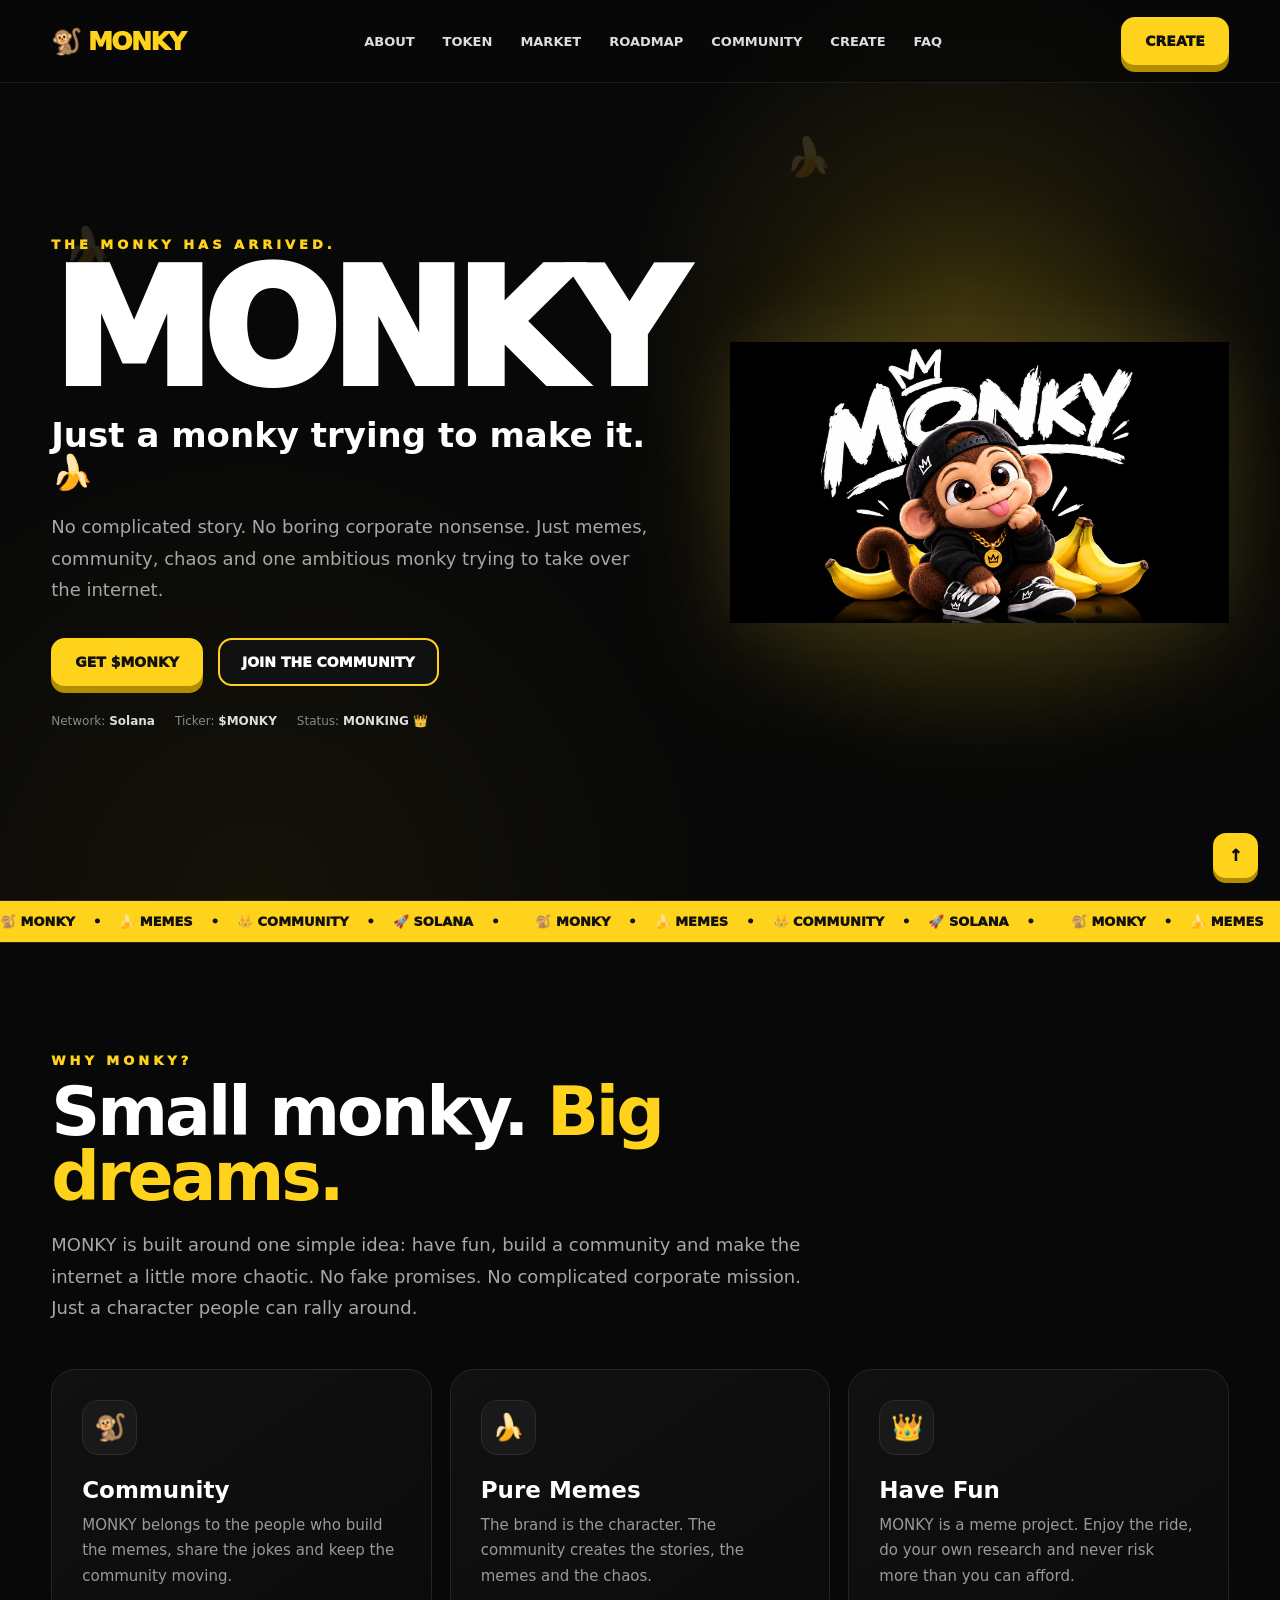
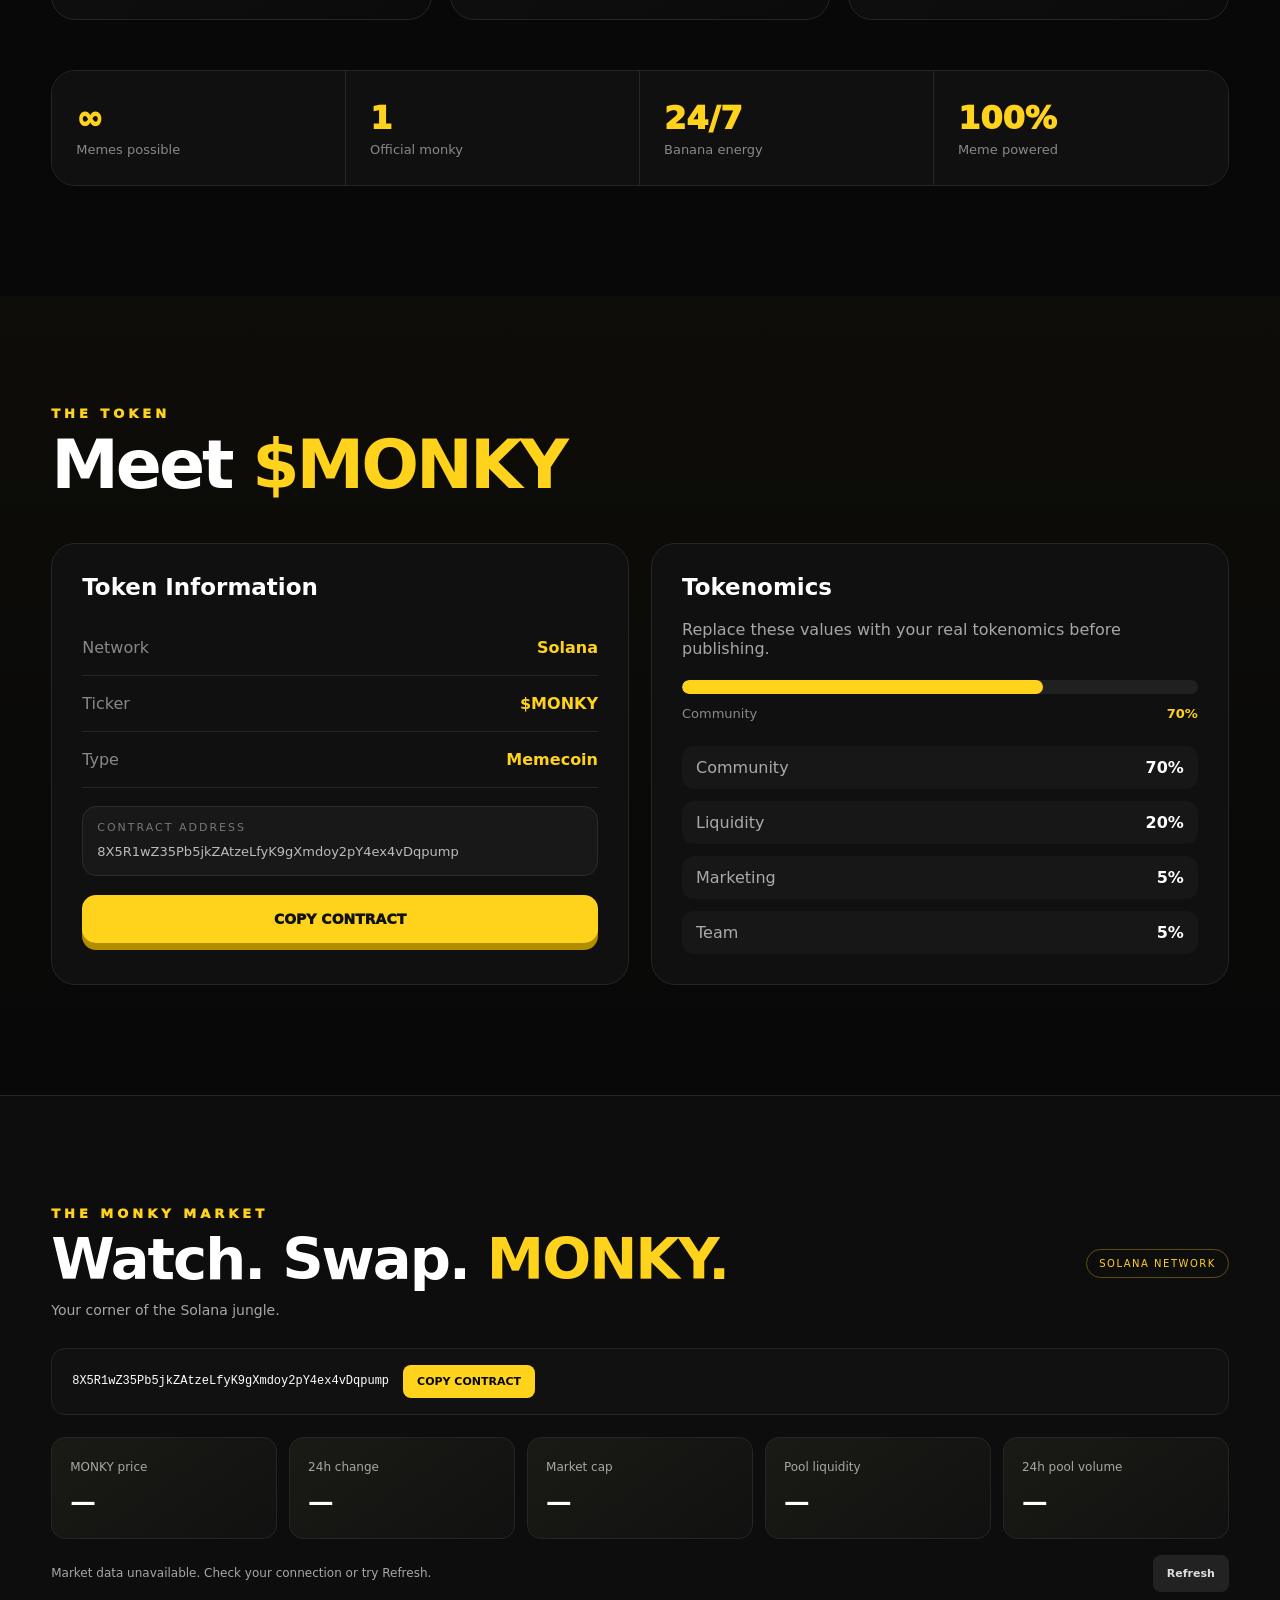
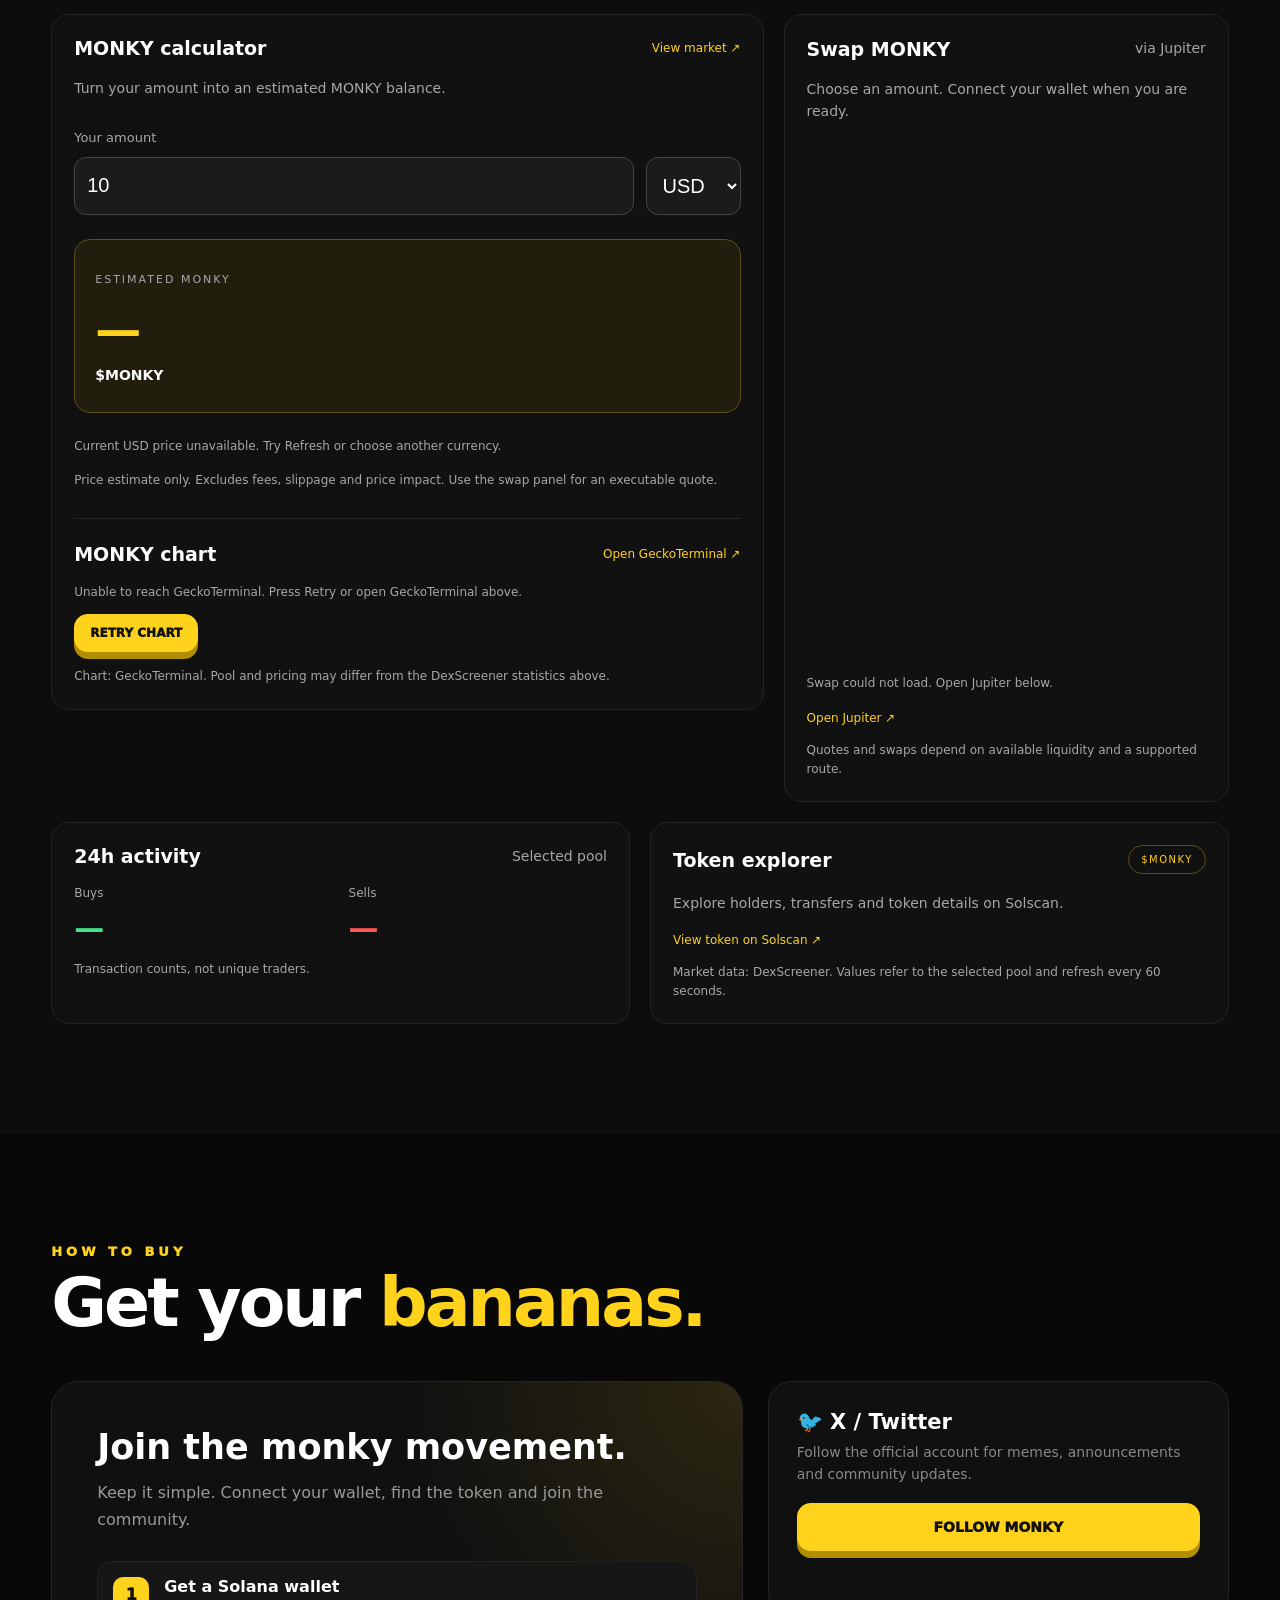
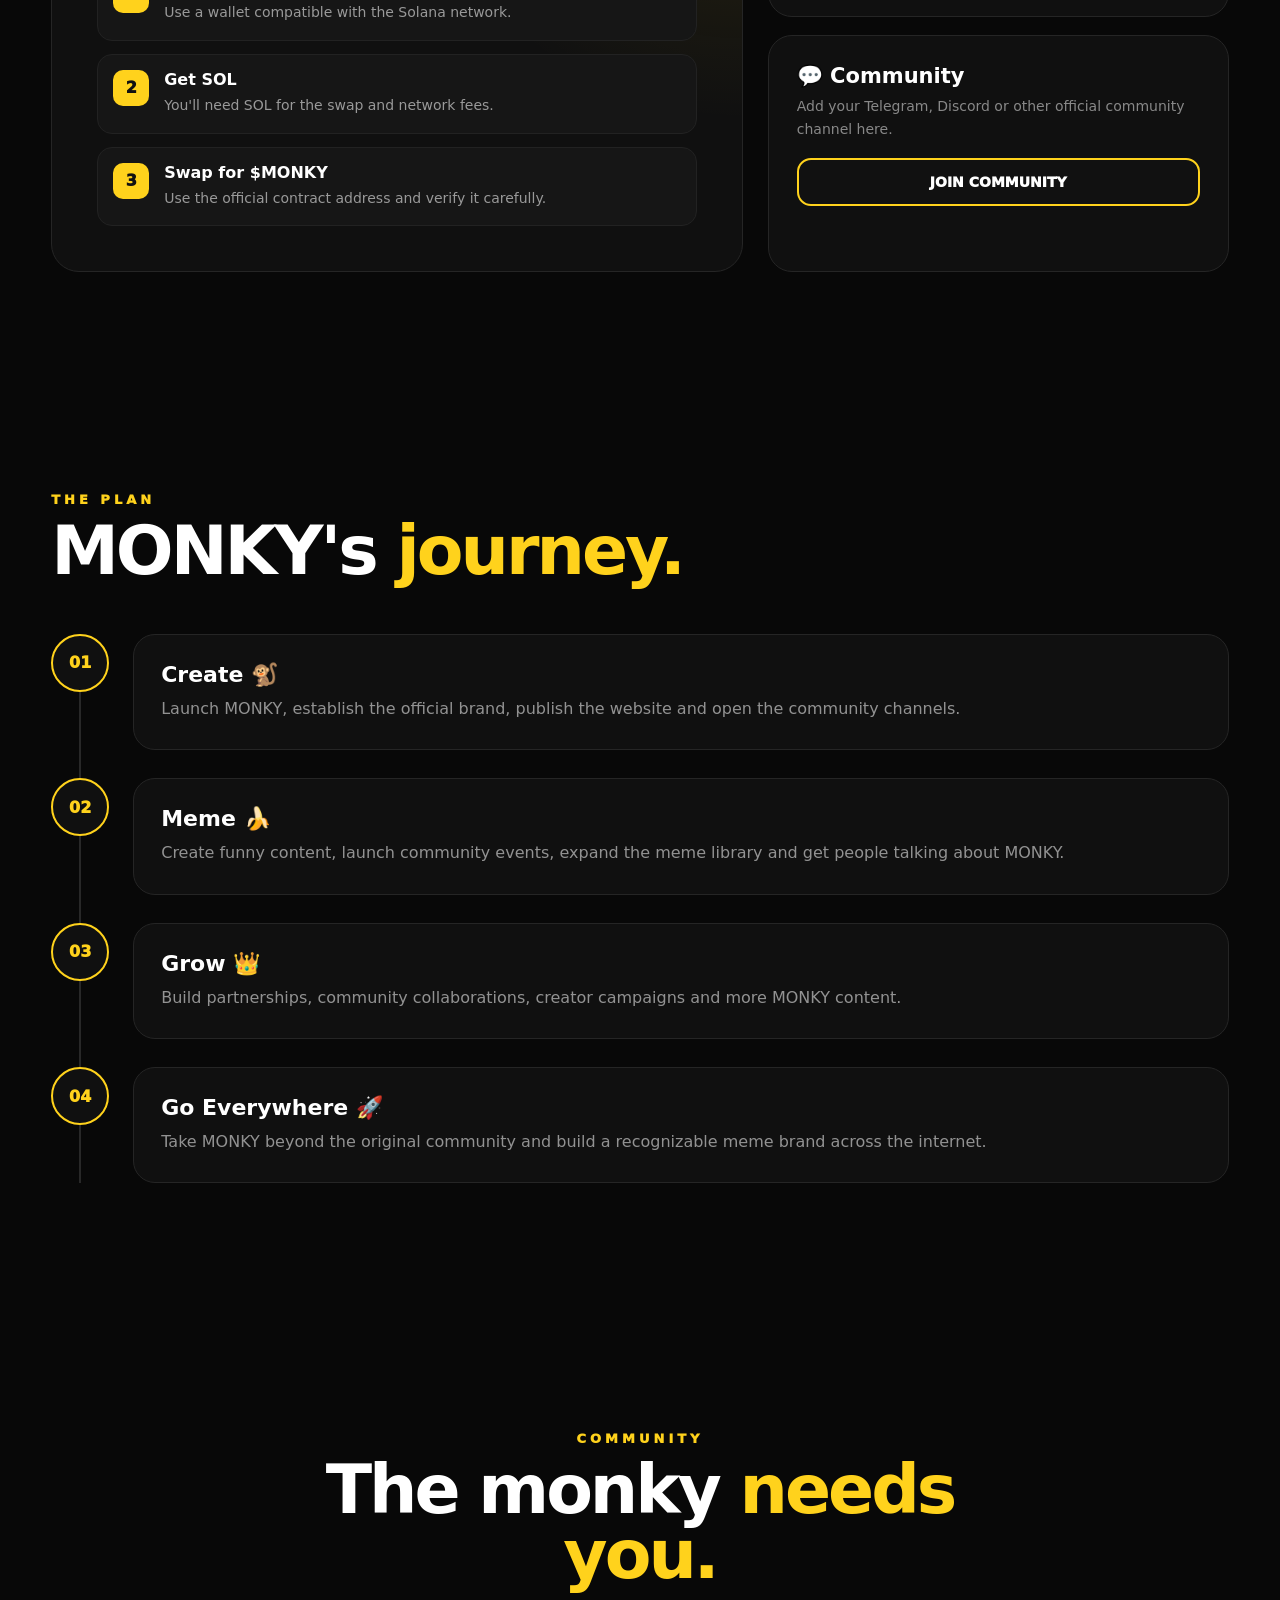
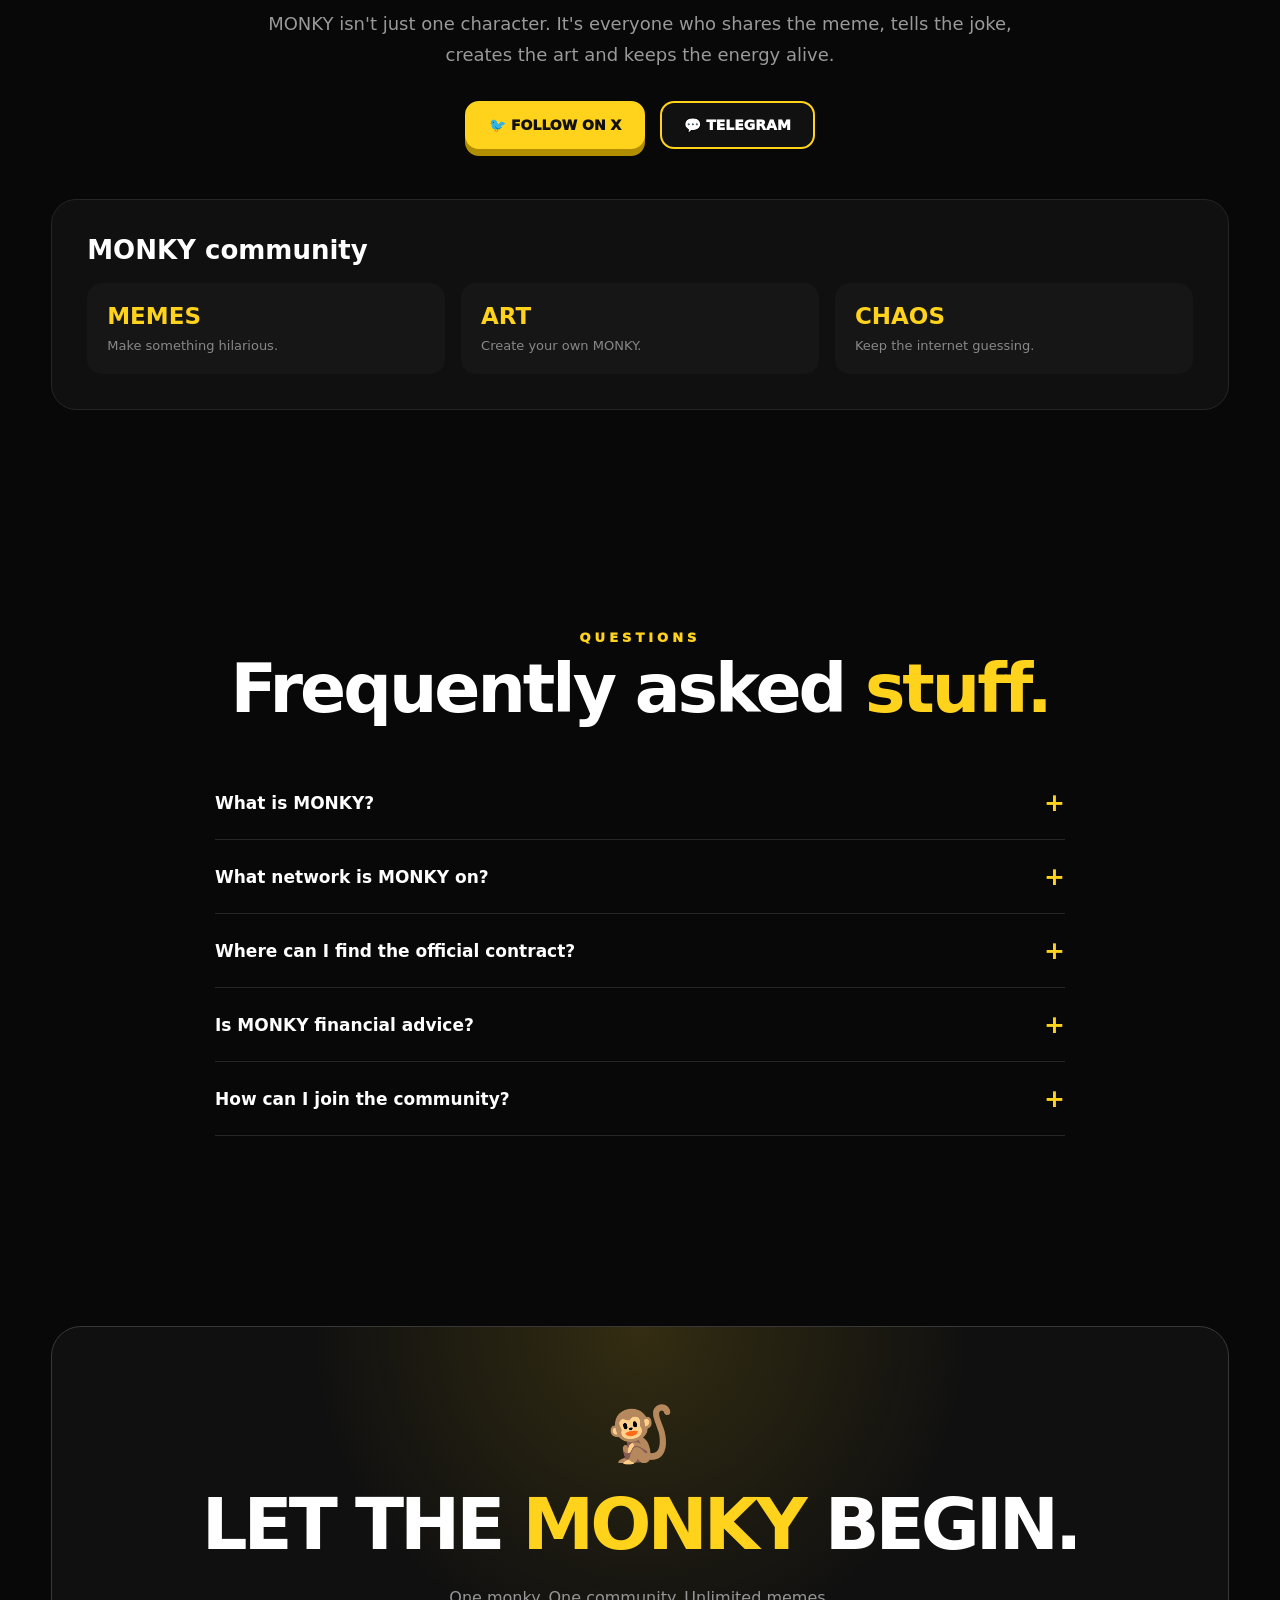
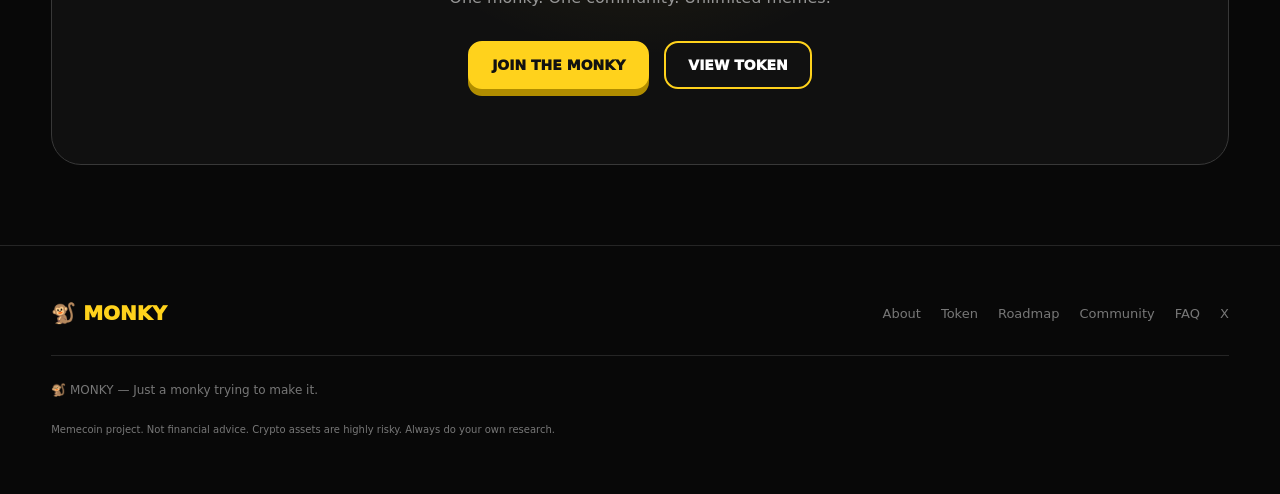
==== commit 0f7f297f: "Add files via upload" ====
--- a/index.html
+++ b/index.html
@@ -11,7 +11,7 @@
 
 <meta name="theme-color" content="#ffd21c">
 
-<link rel="stylesheet" href="index.css">
+<link rel="stylesheet" href="index.css?v=gecko-chart-1">
 </head>
 
 <body>
@@ -361,7 +361,7 @@
           </div>
 
           <div class="contract-address">
-      8X5R1wZ35Pb5jkZAtzeLfyK9gXmdoy2pY4ex4vDqpump
+           8X5R1wZ35Pb5jkZAtzeLfyK9gXmdoy2pY4ex4vDqpump
           </div>
 
         </div>
@@ -452,7 +452,22 @@
     <div class="market-metrics" aria-label="Market statistics"><div class="market-metric"><span>MONKY price</span><strong id="market-price">—</strong></div><div class="market-metric"><span>24h change</span><strong id="market-change">—</strong></div><div class="market-metric"><span>Market cap</span><strong id="market-cap">—</strong></div><div class="market-metric"><span>Pool liquidity</span><strong id="market-liquidity">—</strong></div><div class="market-metric"><span>24h pool volume</span><strong id="market-volume">—</strong></div></div>
     <div class="market-update"><p id="market-status" role="status">Looking up market data...</p><button type="button" id="market-refresh">Refresh</button></div>
     <div class="market-grid">
-      <article class="market-card"><div class="market-card-head"><h3>Price chart</h3><a id="monky-chart-link" href="https://dexscreener.com/solana/8X5R1wZ35Pb5jkZAtzeLfyK9gXmdoy2pY4ex4vDqpump" target="_blank" rel="noopener noreferrer">Open DexScreener ↗</a></div><p id="monky-chart-status" class="market-muted">The chart will appear when a trading pair is found.</p><iframe id="monky-chart-frame" class="monky-chart-frame" title="$MONKY price chart" hidden loading="lazy" referrerpolicy="strict-origin-when-cross-origin" allowfullscreen></iframe><p class="market-note">If the chart stays loading, open DexScreener above.</p></article>
+      <article class="market-card monky-calculator">
+<div class="market-card-head"><h3>MONKY calculator</h3><a id="monky-chart-link" href="https://dexscreener.com/solana/8X5R1wZ35Pb5jkZAtzeLfyK9gXmdoy2pY4ex4vDqpump" target="_blank" rel="noopener noreferrer">View market ↗</a></div>
+<p class="market-muted">Turn your amount into an estimated MONKY balance.</p>
+<label for="calc-amount">Your amount</label>
+<div class="calc-inputs"><input id="calc-amount" type="number" min="0" step="any" inputmode="decimal" value="10"><select id="calc-currency" aria-label="Input currency"><option value="USD">USD</option><option value="SOL">SOL</option></select></div>
+<div class="calc-result"><span>ESTIMATED MONKY</span><output id="calc-result" for="calc-amount calc-currency">—</output><strong>$MONKY</strong></div>
+<p id="calc-status" class="market-note" role="status">Waiting for live prices...</p>
+<p class="market-note">Price estimate only. Excludes fees, slippage and price impact. Use the swap panel for an executable quote.</p>
+<div id="history-chart" class="mini-price-chart">
+<div class="market-card-head"><h3>MONKY chart</h3><a id="history-link" href="https://www.geckoterminal.com/solana/pools/8X5R1wZ35Pb5jkZAtzeLfyK9gXmdoy2pY4ex4vDqpump" target="_blank" rel="noopener noreferrer">Open GeckoTerminal ↗</a></div>
+<iframe id="history-frame" title="MONKY historical price chart from GeckoTerminal" hidden loading="lazy" allowfullscreen></iframe>
+<p id="history-status" class="market-note" role="status">Historical chart loads when this section is visible.</p>
+<button id="history-retry" type="button" class="btn">RETRY CHART</button>
+<p class="market-note">Chart: GeckoTerminal. Pool and pricing may differ from the DexScreener statistics above.</p>
+</div>
+</article>
       <article class="market-card market-swap"><div class="market-card-head"><h3>Swap MONKY</h3><span class="market-muted">via Jupiter</span></div><p class="market-muted">Choose an amount. Connect your wallet when you are ready.</p><div id="jupiter-plugin"></div><p id="swap-status" role="status" class="market-note">Loading swap...</p><a class="market-external" href="https://jup.ag/swap/So11111111111111111111111111111111111111112-8X5R1wZ35Pb5jkZAtzeLfyK9gXmdoy2pY4ex4vDqpump" target="_blank" rel="noopener noreferrer">Open Jupiter ↗</a><p class="market-note">Quotes and swaps depend on available liquidity and a supported route.</p></article>
     </div>
     <div class="market-bottom"><article class="market-card"><div class="market-card-head"><h3>24h activity</h3><span class="market-muted">Selected pool</span></div><div class="market-activity"><div><span>Buys</span><strong id="market-buys">—</strong></div><div><span>Sells</span><strong id="market-sells">—</strong></div></div><p class="market-note">Transaction counts, not unique traders.</p></article><article class="market-card"><div class="market-card-head"><h3>Token explorer</h3><span class="market-badge">$MONKY</span></div><p class="market-muted">Explore holders, transfers and token details on Solscan.</p><a class="market-external" href="https://solscan.io/token/8X5R1wZ35Pb5jkZAtzeLfyK9gXmdoy2pY4ex4vDqpump" target="_blank" rel="noopener noreferrer">View token on Solscan ↗</a><p class="market-note">Market data: DexScreener. Values refer to the selected pool and refresh every 60 seconds.</p></article></div>
@@ -588,7 +603,7 @@
 
           <a
             class="btn dark full"
-            href="hhttps://t.me/MonkyCoinOf">
+            href="http://t.me/MonkyCoinOf">
             JOIN COMMUNITY
           </a>
 
@@ -755,7 +770,7 @@
 
         <a
           class="btn dark"
-          href="hhttps://t.me/MonkyCoinOf">
+          href="http://t.me/MonkyCoinOf">
           💬 TELEGRAM
         </a>
 
@@ -1216,6 +1231,7 @@
 
 </script>
 
-<script src="market.js" defer></script>
+<script src="history-chart.js?v=1" defer></script>
+<script src="market.js?v=gecko-chart-1" defer></script>
 </body>
 </html>
--- a/index.css
+++ b/index.css
@@ -1166,3 +1166,21 @@
 @media(max-width:1000px) { .market-grid { grid-template-columns:1fr; } .market-metrics { grid-template-columns:repeat(3,minmax(0,1fr)); } }
 @media(max-width:600px) { .market-heading { align-items:flex-start; flex-direction:column; } .market-metrics,.market-bottom { grid-template-columns:1fr 1fr; } .market-bottom { grid-template-columns:1fr; } .market-metric { padding:16px 12px; } .market-card { padding:16px 12px; } .market .monky-chart-frame { height:430px; } .market-contract { padding:14px; } }
 
+
+#jupiter-plugin[hidden] { display:none; }
+.monky-calculator label { display:block; margin:30px 0 12px; color:var(--muted); font-size:13px; }
+.calc-inputs { display:grid; grid-template-columns:minmax(0,1fr) 95px; gap:12px; }
+.calc-inputs input,.calc-inputs select { min-width:0; width:100%; background:#1b1b1b; border:1px solid #444; border-radius:12px; color:white; padding:16px 12px; font-size:20px; }
+.calc-inputs :focus-visible { outline:2px solid var(--yellow); }
+.calc-result { margin:24px 0; padding:28px 20px; background:#211e0d; border:1px solid #5d4e16; border-radius:16px; }
+.calc-result span { font-size:11px; letter-spacing:2px; color:var(--muted); }
+.calc-result output { display:block; font-size:clamp(28px,4vw,46px); font-weight:800; color:var(--yellow); margin:16px 0 8px; overflow-wrap:anywhere; }
+.calc-result strong { font-size:14px; }
+.mini-price-chart { margin-top:28px; padding-top:24px; border-top:1px solid var(--border); }
+#mini-price-current { color:var(--yellow); font-size:18px; }
+#mini-price-svg { display:block; width:100%; height:auto; margin:16px 0 8px; }
+.mini-price-meta { display:flex; justify-content:space-between; flex-wrap:wrap; gap:8px; color:var(--muted); font-size:11px; }
+#history-frame { display:block; width:100%; height:380px; margin-top:14px; border:0; border-radius:12px; background:#111; }
+#history-frame[hidden] { display:none; }
+#history-retry { margin-top:12px; font-size:12px; padding:10px 14px; }
+@media(max-width:600px) { #history-frame { height:340px; } }
